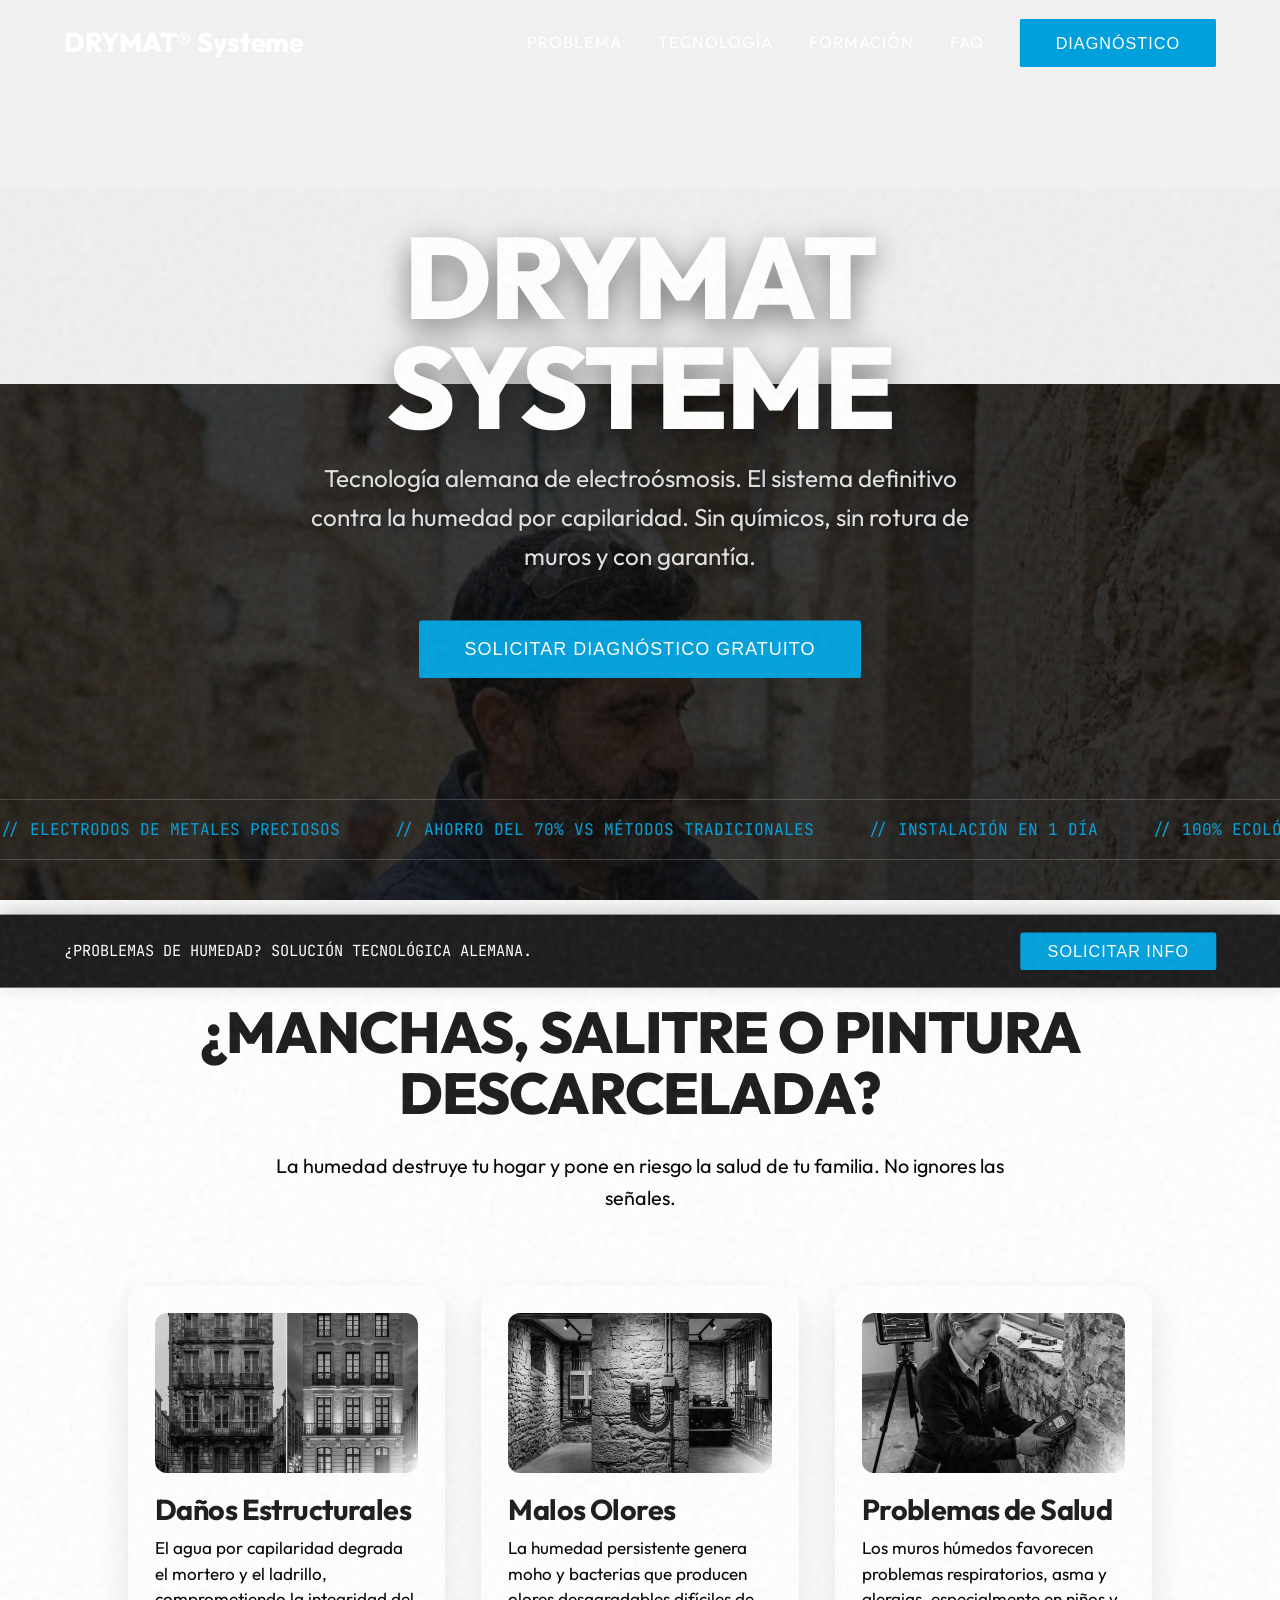
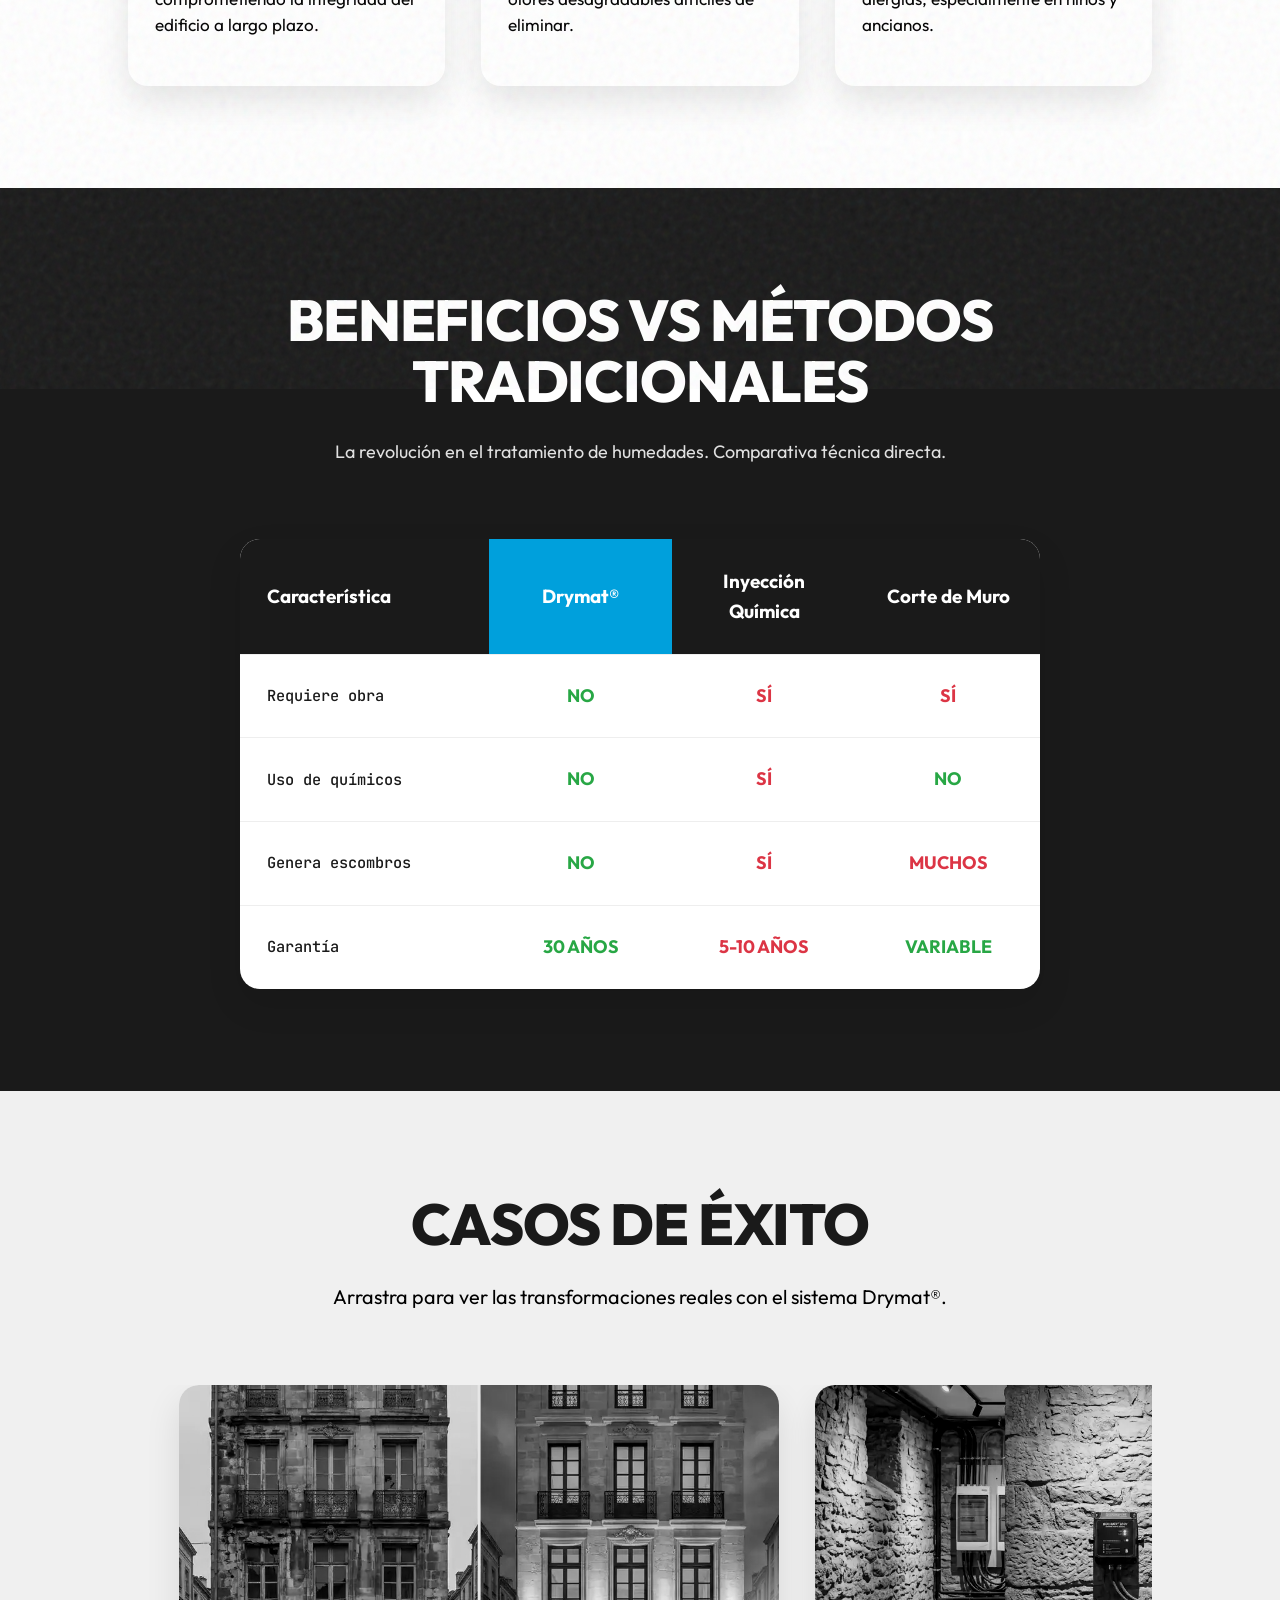
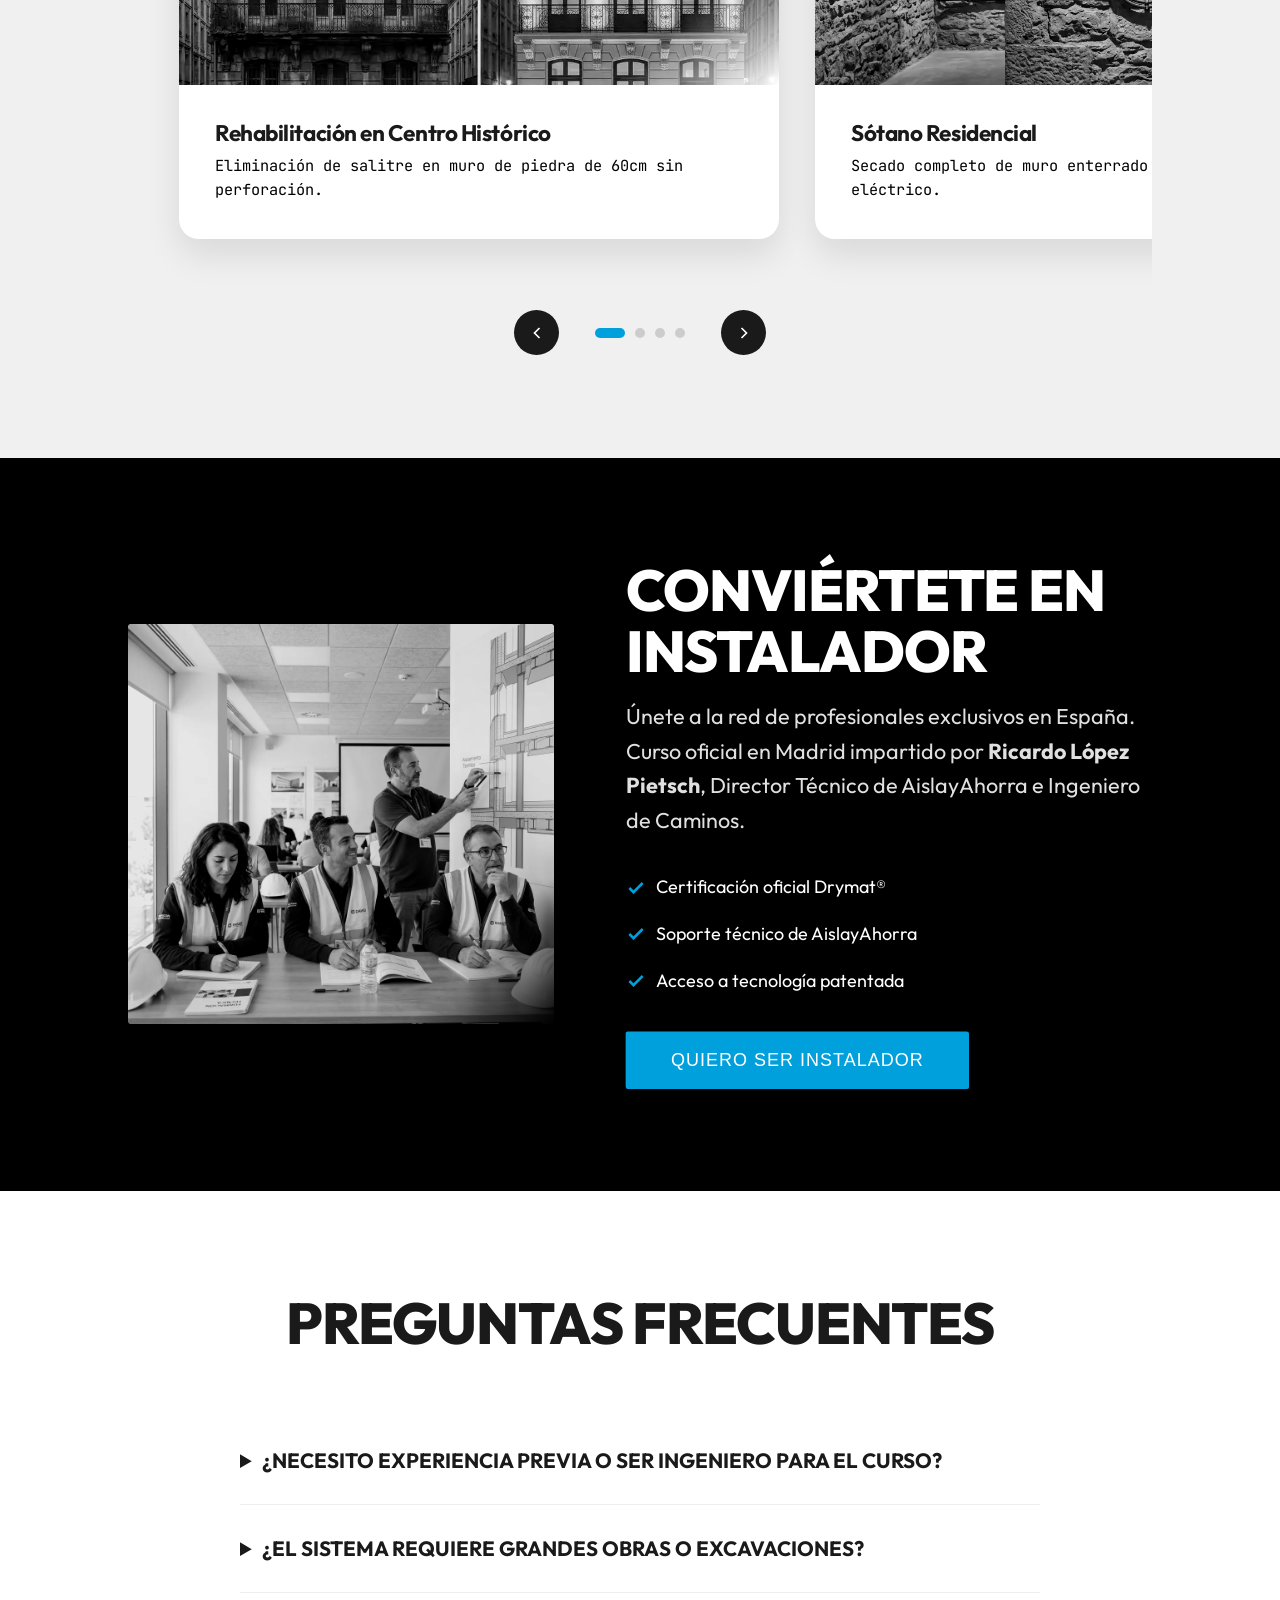
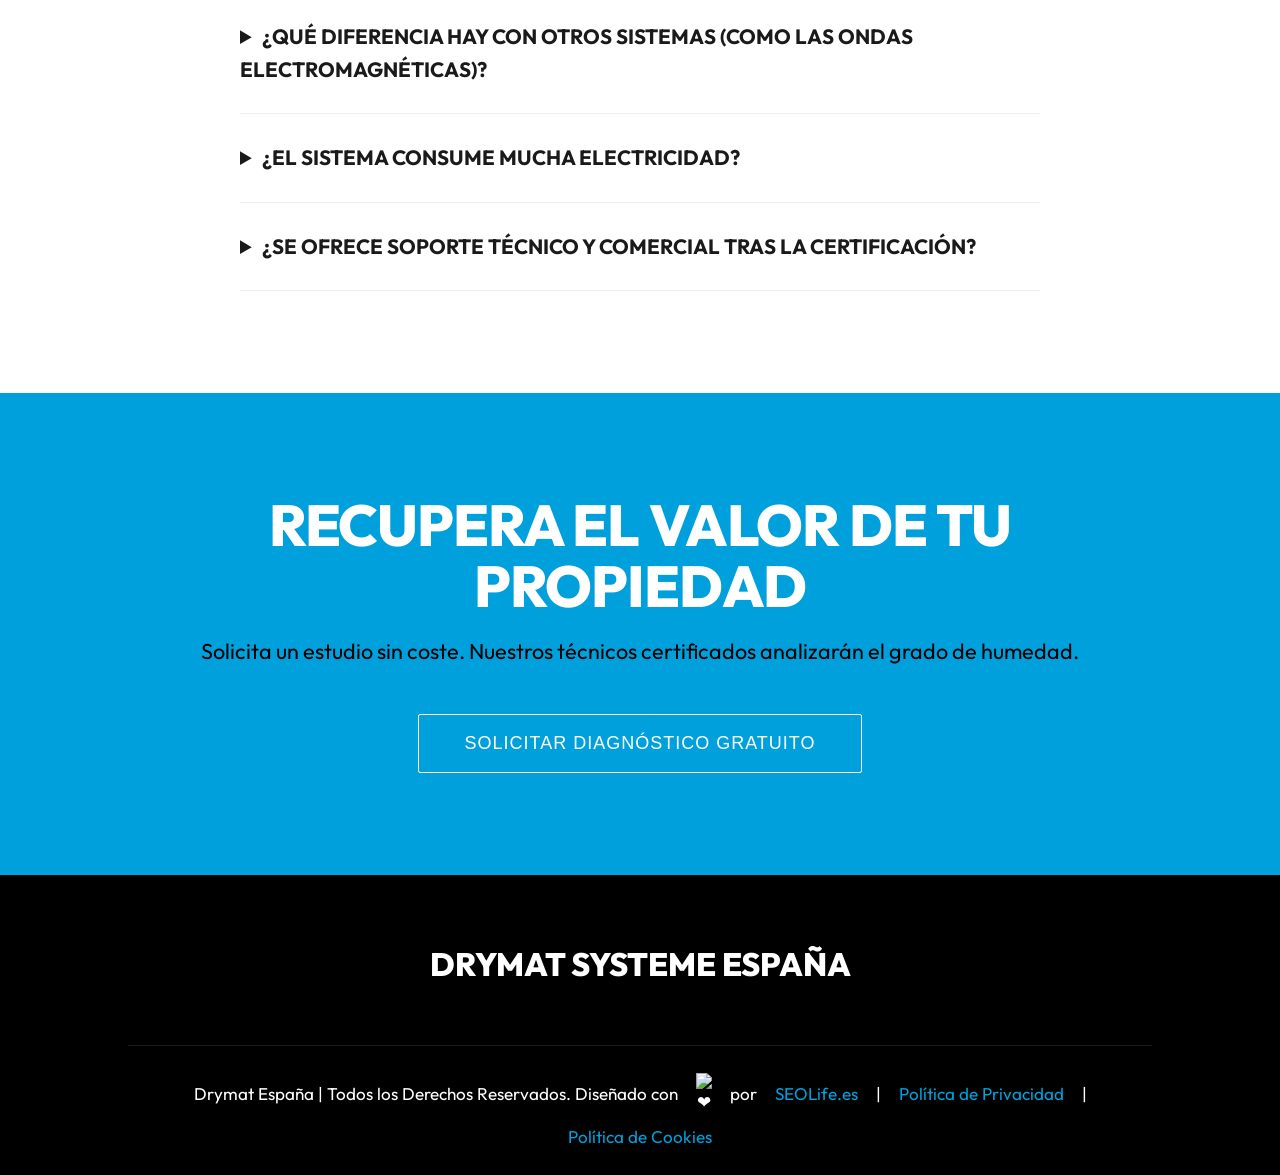
==== propuesta1/index.html @ a163e058 "Reorganize folders to propuesta1, propuesta2, propuesta3, propuesta4, propuesta5 for cleaner URLs" ====
<!DOCTYPE html>
<html lang="es">
<head>
    <meta charset="UTF-8">
    <meta name="viewport" content="width=device-width, initial-scale=1.0">
    <title>Drymat Systeme España | Secado de Paredes Sin Obras</title>
    <link rel="preconnect" href="https://fonts.googleapis.com">
    <link rel="preconnect" href="https://fonts.gstatic.com" crossorigin>
    <link href="https://fonts.googleapis.com/css2?family=Outfit:wght@300;400;500;600;700;800&family=JetBrains+Mono:wght@400;500&display=swap" rel="stylesheet">
    <style>
        :root {
            --color-primary: #1a1a1a; /* Gris Carbón oscurecido para Noir */
            --color-secondary: #00A0DC; /* Azul Agua */
            --color-accent: #0077b6; /* Azul oscuro */
            --color-bg-light: #f0f0f0;
            --color-white: #FFFFFF;
            --color-black: #000000;
            --color-text: #000000;
            --radius-card: 20px;
            --ease-premium: cubic-bezier(0.25, 1, 0.5, 1);
            --ease-bounce: cubic-bezier(0.34, 1.56, 0.64, 1);
            --transition-fast: 0.2s var(--ease-premium);
            --transition-normal: 0.35s var(--ease-premium);
        }

        * { box-sizing: border-box; margin: 0; padding: 0; }

        html { font-size: 18px; scroll-behavior: smooth; }

        body {
            font-family: 'Outfit', sans-serif;
            font-size: 18px;
            font-weight: 400;
            line-height: 1.6;
            color: var(--color-text);
            background-color: var(--color-bg-light);
            overflow-x: hidden;
        }

        h1, h2, h3, h4 {
            font-family: 'Outfit', sans-serif;
            font-weight: 800;
            line-height: 1.05;
            color: var(--color-primary);
            letter-spacing: -0.02em;
        }
        h2 { font-size: clamp(2rem, 4.5vw, 4rem); margin-bottom: 1rem; line-height: 1.05; }
        h3 { font-size: clamp(1.4rem, 2.5vw, 2.2rem); font-weight: 700; line-height: 1.1; }
        h4 { font-size: 1.25rem; font-weight: 700; }
        p { font-weight: 400; color: #000000; }
        .mono { font-family: 'JetBrains Mono', monospace; }

        img { max-width: 100%; display: block; }
        .noir-img {
            filter: grayscale(100%) contrast(1.1) brightness(0.9);
            transition: filter 0.5s ease;
            mask-image: linear-gradient(135deg, #000 82%, transparent 100%);
            -webkit-mask-image: linear-gradient(135deg, #000 82%, transparent 100%);
        }
        .noir-img:hover { filter: grayscale(0%) contrast(1) brightness(1); }

        /* ATMÓSFERA Y GRANO */
        .grain-overlay {
            position: fixed; top: -50%; left: -50%; width: 200%; height: 200%;
            pointer-events: none; z-index: 9999; opacity: 0.08;
            background-image: url("data:image/svg+xml,%3Csvg viewBox='0 0 300 300' xmlns='http://www.w3.org/2000/svg'%3E%3Cfilter id='n'%3E%3CfeTurbulence type='fractalNoise' baseFrequency='0.8' numOctaves='4' stitchTiles='stitch'/%3E%3C/filter%3E%3Crect width='100%25' height='100%25' filter='url(%23n)'/%3E%3C/svg%3E");
            will-change: transform;
        }

        /* HEADER */
        header {
            position: fixed; top: 0; width: 100%; padding: 1.5% 5%;
            display: flex; justify-content: space-between; align-items: center; z-index: 1000;
            background: transparent; transition: background 0.4s ease, padding 0.4s ease;
        }
        header.scrolled { background: rgba(255,255,255,0.95); backdrop-filter: blur(10px); padding: 1% 5%; box-shadow: 0 4px 20px rgba(0,0,0,0.05); }
        header.scrolled .nav-link, header.scrolled .logo { color: var(--color-primary); }
        .logo { font-family: 'Outfit', sans-serif; font-weight: 800; font-size: 1.5rem; color: var(--color-white); text-decoration: none; transition: color 0.3s ease; letter-spacing: -0.01em; }
        nav { display: flex; gap: 2rem; align-items: center; }
        .nav-link { color: var(--color-white); text-decoration: none; font-weight: 400; text-transform: uppercase; letter-spacing: 1px; transition: color 0.3s ease; font-size: 0.9rem; }
        .nav-link:hover { color: var(--color-secondary); }

        /* BOTONES Y CTA PULSANTE */
        .btn {
            padding: 0.8rem 2rem; border-radius: 2px; border: none; font-weight: 500;
            cursor: pointer; transition: all 0.3s ease;
            text-transform: uppercase; letter-spacing: 1px; display: inline-block; text-align: center;
            font-size: 0.9rem;
        }
        .btn-primary { background: var(--color-secondary); color: var(--color-white); position: relative; }
        .btn-primary::before {
            content: ''; position: absolute; top: 50%; left: 50%; width: 100%; height: 100%;
            background: var(--color-secondary); border-radius: 2px; transform: translate(-50%, -50%) scale(1);
            z-index: -1; animation: pulse-ring 2s cubic-bezier(0.4, 0, 0.6, 1) infinite;
        }
        @keyframes pulse-ring {
            0% { transform: translate(-50%, -50%) scale(1); opacity: 0.7; }
            80%, 100% { transform: translate(-50%, -50%) scale(1.5); opacity: 0; }
        }
        .btn-primary:hover { background: var(--color-accent); transform: translateY(-2px); }
        .btn-outline { background: transparent; color: var(--color-white); border: 1px solid var(--color-white); }
        .btn-outline:hover { background: var(--color-white); color: var(--color-primary); }

        /* HERO */
        .hero {
            min-height: 100vh; display: flex; align-items: center; justify-content: center;
            text-align: center; padding: 10% 5%; position: relative; overflow: hidden;
            color: var(--color-white);
        }
        .hero-bg {
            position: absolute; top: 0; left: 0; width: 100%; height: 120%; z-index: -1;
            background: linear-gradient(rgba(0,0,0,0.8), rgba(20,20,20,0.9)), url('../img/hero_person.webp') center/cover no-repeat;
            will-change: transform;
        }
        .hero h1 { color: var(--color-white); font-size: clamp(3rem, 9vw, 8.5rem); margin: 0 auto 1rem; text-shadow: 0 10px 30px rgba(0,0,0,0.5); z-index: 2; line-height: 0.95; }
        .hero p { font-size: clamp(1rem, 2vw, 1.35rem); max-width: 700px; margin: 0 auto 2.5rem; color: #e0e0e0; text-shadow: 0 2px 5px rgba(0,0,0,0.5); z-index: 2; }
        
        /* TELETIPO HERO */
        .ticker {
            position: absolute; bottom: 40px; left: 0; width: 100%; overflow: hidden; white-space: nowrap; z-index: 2;
            border-top: 1px solid rgba(255,255,255,0.2); border-bottom: 1px solid rgba(255,255,255,0.2); padding: 15px 0;
        }
        .ticker-track { display: inline-block; animation: ticker 30s linear infinite; }
        .ticker-item { font-family: 'JetBrains Mono', monospace; font-size: 0.9rem; color: var(--color-secondary); margin-right: 50px; text-transform: uppercase; }
        @keyframes ticker { 0% { transform: translateX(0); } 100% { transform: translateX(-50%); } }

        /* SECCIONES Y REVELADO */
        section { padding: 8% 10%; position: relative; }
        .reveal { opacity: 0; transform: translateY(40px); transition: opacity 0.8s var(--ease-premium), transform 0.8s var(--ease-premium); }
        .reveal.visible { opacity: 1; transform: translateY(0); }

        .center-header {
            display: flex;
            flex-direction: column;
            align-items: center;
            text-align: center;
            margin-bottom: 4rem;
            width: 100%;
        }
        .center-header h2 {
            text-align: center;
            margin-bottom: 1.5rem;
        }

        /* TARJETAS 3D */
        .grid-3 { display: flex; flex-wrap: wrap; gap: 2rem; justify-content: center; perspective: 1000px; }
        .card-3d {
            flex: 1 1 300px; max-width: 350px; height: 400px; position: relative;
            transform-style: preserve-3d; transition: transform 0.8s var(--ease-bounce);
        }
        .card-3d:hover { transform: rotateY(180deg); }
        .card-face {
            position: absolute; width: 100%; height: 100%; backface-visibility: hidden;
            border-radius: var(--radius-card); padding: 2.5rem; display: flex; flex-direction: column;
            box-shadow: 0 15px 35px rgba(0,0,0,0.1);
        }
        .card-front { background: var(--color-white); }
        .card-back { background: var(--color-primary); color: var(--color-white); transform: rotateY(180deg); }
        .card-back p { color: var(--color-white); }
        .card-back h3 { color: var(--color-secondary); }
        .card-3d .icon-box { width: 50px; height: 50px; background: rgba(0,160,220,0.1); border-radius: 50%; display: flex; align-items: center; justify-content: center; margin-bottom: 1.5rem; color: var(--color-secondary); }

        /* COMPARATIVA */
        .comparison-table { max-width: 800px; margin: 0 auto; background: var(--color-white); border-radius: var(--radius-card); overflow: hidden; box-shadow: 0 15px 35px rgba(0,0,0,0.1); }
        .table-header, .table-row { display: flex; border-bottom: 1px solid #eee; }
        .table-header:last-child, .table-row:last-child { border-bottom: none; }
        .table-cell { padding: 1.5rem; flex: 1; display: flex; align-items: center; justify-content: center; text-align: center; font-weight: 500; }
        .table-cell:first-child { flex: 1.5; justify-content: flex-start; text-align: left; color: var(--color-primary); font-family: 'JetBrains Mono', monospace; font-size: 0.85rem; }
        .table-header .table-cell { background: var(--color-primary); color: var(--color-white); font-family: 'Outfit', sans-serif; font-weight: 700; font-size: 1.05rem; }
        .table-header .table-cell:nth-child(2) { background: var(--color-secondary); }
        .yes { color: #28a745; font-weight: 700; }
        .no { color: #dc3545; font-weight: 700; }

        /* CARRUSEL PERSONALIZADO */
        .carousel-container { position: relative; max-width: 100%; margin: 0 auto; overflow: hidden; padding: 0 5%; }
        .carousel-track { display: flex; gap: 2rem; cursor: grab; padding-bottom: 3rem; will-change: transform; }
        .carousel-track:active { cursor: grabbing; }
        .carousel-item { flex: 0 0 80%; max-width: 600px; background: var(--color-white); border-radius: var(--radius-card); overflow: hidden; box-shadow: 0 15px 35px rgba(0,0,0,0.1); pointer-events: none; }
        .carousel-item img { width: 100%; height: 300px; object-fit: cover; }
        .carousel-item .content { padding: 2rem; }
        .carousel-controls { display: flex; justify-content: center; align-items: center; gap: 2rem; margin-top: 1rem; }
        .carousel-btn { background: var(--color-primary); color: var(--color-white); width: 45px; height: 45px; border-radius: 50%; border: none; cursor: pointer; display: flex; align-items: center; justify-content: center; transition: var(--transition-fast); }
        .carousel-btn:hover { background: var(--color-secondary); transform: scale(1.1); }
        .carousel-dots { display: flex; gap: 10px; }
        .dot { width: 10px; height: 10px; background: #ccc; border-radius: 50%; cursor: pointer; transition: var(--transition-fast); }
        .dot.active { background: var(--color-secondary); width: 30px; border-radius: 5px; }

        /* MODAL */
        .modal-overlay { position: fixed; top: 0; left: 0; width: 100%; height: 100%; background: rgba(0,0,0,0.8); display: none; justify-content: center; align-items: center; z-index: 2000; opacity: 0; transition: opacity 0.3s ease; backdrop-filter: blur(5px); }
        .modal-overlay.active { display: flex; opacity: 1; }
        .modal-content { background: var(--color-white); padding: 3rem; border-radius: 2px; width: 90%; max-width: 500px; transform: scale(0.9); transition: transform 0.4s var(--ease-bounce); position: relative; }
        .modal-overlay.active .modal-content { transform: scale(1); }
        .modal-content h3 { margin-bottom: 1.5rem; text-align: center; color: var(--color-primary); font-size: 2rem; }
        .modal-content input { width: 100%; padding: 1rem; margin-bottom: 1rem; border: 1px solid #ccc; font-size: 1rem; }
        .close-btn { position: absolute; top: 15px; right: 20px; font-size: 2rem; cursor: pointer; color: var(--color-primary); }

        /* STICKY BAR */
        .sticky-bar {
            position: fixed; bottom: 0; left: 0; width: 100%; background: var(--color-primary); color: var(--color-white);
            padding: 1rem 5%; display: flex; justify-content: space-between; align-items: center; z-index: 998;
            transform: translateY(120%); transition: transform 0.5s var(--ease-bounce); box-shadow: 0 -5px 20px rgba(0,0,0,0.2);
        }
        .sticky-bar.active { transform: translateY(0); }
        .sticky-bar p { font-family: 'JetBrains Mono', monospace; font-size: 0.85rem; margin: 0; color: var(--color-white); }
        .sticky-bar .btn { padding: 0.5rem 1.5rem; }

        /* FOOTER */
        footer { background: var(--color-black); color: var(--color-white); padding: 5% 10% 2%; text-align: center; }
        .subfooter { margin-top: 3rem; border-top: 1px solid rgba(255,255,255,0.1); padding-top: 1.5rem; font-size: 0.95rem; display: flex; flex-wrap: wrap; justify-content: center; align-items: center; gap: 0.5rem 1rem; line-height: 1.5; }
        .subfooter a { color: var(--color-secondary); text-decoration: none; transition: color 0.3s ease; }
        .subfooter a:hover { text-decoration: underline; }
        .emoji { width: 16px; vertical-align: middle; }

        /* MOBILE */
        @media (max-width: 768px) {
            html { font-size: 16px; }
            nav { display: none; }
            .table-header { display: none; }
            .table-row { flex-direction: column; padding: 1rem; border-bottom: 2px solid var(--color-primary); }
            .table-cell { justify-content: flex-start; text-align: left; padding: 0.5rem 0; width: 100%; }
            .table-cell:first-child { font-weight: bold; margin-bottom: 0.5rem; }
            .carousel-item { flex: 0 0 85%; }
            .sticky-bar { flex-direction: column; gap: 0.5rem; text-align: center; }
            .sticky-bar p { font-size: 0.75rem; }
        }
    </style>
</head>
<body>

    <div class="grain-overlay" id="grain"></div>

    <header id="header">
        <a href="#" class="logo">DRYMAT® Systeme</a>
        <nav>
            <a href="#problema" class="nav-link">Problema</a>
            <a href="#solucion" class="nav-link">Tecnología</a>
            <a href="#formacion" class="nav-link">Formación</a>
            <a href="#faq" class="nav-link">FAQ</a>
            <button class="btn btn-primary" onclick="openModal('Solicitar Diagnóstico')">Diagnóstico</button>
        </nav>
    </header>

    <main>
        <!-- HERO -->
        <section class="hero">
            <div class="hero-bg" id="heroBg"></div>
            <div style="z-index: 2;">
                <h1>DRYMAT<br>SYSTEME</h1>
                <p>Tecnología alemana de electroósmosis. El sistema definitivo contra la humedad por capilaridad. Sin químicos, sin rotura de muros y con garantía.</p>
                <button class="btn btn-primary" onclick="openModal('Solicitar Diagnóstico')" style="padding: 1rem 2.5rem; font-size: 1rem;">Solicitar Diagnóstico Gratuito</button>
            </div>
            <div class="ticker">
                <div class="ticker-track">
                    <span class="ticker-item">// Electrodos de metales preciosos</span>
                    <span class="ticker-item">// Ahorro del 70% vs métodos tradicionales</span>
                    <span class="ticker-item">// Instalación en 1 día</span>
                    <span class="ticker-item">// 100% Ecológico y sin obras</span>
                    <span class="ticker-item">// Electrodos de metales preciosos</span>
                    <span class="ticker-item">// Ahorro del 70% vs métodos tradicionales</span>
                    <span class="ticker-item">// Instalación en 1 día</span>
                    <span class="ticker-item">// 100% Ecológico y sin obras</span>
                </div>
            </div>
        </section>

        <!-- PROBLEMA -->
        <section id="problema" style="background: var(--color-white);">
            <div class="reveal center-header">
                <h2>¿MANCHAS, SALITRE O PINTURA DESCARCELADA?</h2>
                <p style="max-width: 800px; margin: 0 auto; font-size: 1.1rem;">La humedad destruye tu hogar y pone en riesgo la salud de tu familia. No ignores las señales.</p>
            </div>
            <div class="grid-3">
                <article class="card-3d reveal">
                    <div class="card-face card-front" style="padding: 1.5rem; display: flex; flex-direction: column; justify-content: flex-start; align-items: stretch; text-align: left;">
                        <div class="card-image-wrap" style="position: relative; width: 100%; height: 160px; overflow: hidden; border-radius: 12px; margin-bottom: 1.2rem;">
                            <img src="../img/historic.webp" class="noir-img card-img" alt="Muro dañado por humedad" style="width: 100%; height: 100%; object-fit: cover;">
                        </div>
                        <h3 style="font-size: 1.6rem; margin-bottom: 0.5rem;">Daños Estructurales</h3>
                        <p style="font-size: 0.95rem; color: #000000; line-height: 1.5; font-weight: 400;">El agua por capilaridad degrada el mortero y el ladrillo, comprometiendo la integridad del edificio a largo plazo.</p>
                    </div>
                    <div class="card-face card-back" style="padding: 1.5rem; display: flex; flex-direction: column; justify-content: center; align-items: stretch; text-align: left;">
                        <h3 style="color: var(--color-secondary); font-size: 1.8rem; margin-bottom: 1rem;">Solución Drymat</h3>
                        <p style="font-size: 0.95rem; line-height: 1.5; font-weight: 400; color: var(--color-white);">Nuestra tecnología detiene el ascenso capilar de raíz, protegiendo la estructura de tu edificio de forma permanente sin necesidad de perforaciones.</p>
                    </div>
                </article>
                <article class="card-3d reveal" style="transition-delay: 0.1s;">
                    <div class="card-face card-front" style="padding: 1.5rem; display: flex; flex-direction: column; justify-content: flex-start; align-items: stretch; text-align: left;">
                        <div class="card-image-wrap" style="position: relative; width: 100%; height: 160px; overflow: hidden; border-radius: 12px; margin-bottom: 1.2rem;">
                            <img src="../img/basement.webp" class="noir-img card-img" alt="Sótano húmedo con olor a moho" style="width: 100%; height: 100%; object-fit: cover;">
                        </div>
                        <h3 style="font-size: 1.6rem; margin-bottom: 0.5rem;">Malos Olores</h3>
                        <p style="font-size: 0.95rem; color: #000000; line-height: 1.5; font-weight: 400;">La humedad persistente genera moho y bacterias que producen olores desagradables difíciles de eliminar.</p>
                    </div>
                    <div class="card-face card-back" style="padding: 1.5rem; display: flex; flex-direction: column; justify-content: center; align-items: stretch; text-align: left;">
                        <h3 style="color: var(--color-secondary); font-size: 1.8rem; margin-bottom: 1rem;">Solución Drymat</h3>
                        <p style="font-size: 0.95rem; line-height: 1.5; font-weight: 400; color: var(--color-white);">Al secar el muro desde su base, eliminamos el hábitat del moho y las bacterias, acabando con los malos olores para siempre.</p>
                    </div>
                </article>
                <article class="card-3d reveal" style="transition-delay: 0.2s;">
                    <div class="card-face card-front" style="padding: 1.5rem; display: flex; flex-direction: column; justify-content: flex-start; align-items: stretch; text-align: left;">
                        <div class="card-image-wrap" style="position: relative; width: 100%; height: 160px; overflow: hidden; border-radius: 12px; margin-bottom: 1.2rem;">
                            <img src="../img/measurement.webp" class="noir-img card-img" alt="Medición de humedad y salud familiar" style="width: 100%; height: 100%; object-fit: cover;">
                        </div>
                        <h3 style="font-size: 1.6rem; margin-bottom: 0.5rem;">Problemas de Salud</h3>
                        <p style="font-size: 0.95rem; color: #000000; line-height: 1.5; font-weight: 400;">Los muros húmedos favorecen problemas respiratorios, asma y alergias, especialmente en niños y ancianos.</p>
                    </div>
                    <div class="card-face card-back" style="padding: 1.5rem; display: flex; flex-direction: column; justify-content: center; align-items: stretch; text-align: left;">
                        <h3 style="color: var(--color-secondary); font-size: 1.8rem; margin-bottom: 1rem;">Solución Drymat</h3>
                        <p style="font-size: 0.95rem; line-height: 1.5; font-weight: 400; color: var(--color-white);">Recupera un ambiente sano en tu hogar. Nuestro sistema es 100% ecológico y no emite campos magnéticos nocivos.</p>
                    </div>
                </article>
            </div>
        </section>

        <!-- COMPARATIVA -->
        <section id="solucion" style="background: var(--color-primary); color: var(--color-white);">
            <div class="reveal center-header">
                <h2 style="color: var(--color-white);">BENEFICIOS VS MÉTODOS TRADICIONALES</h2>
                <p style="max-width: 800px; margin: 0 auto; color: #e0e0e0; font-weight: 400;">La revolución en el tratamiento de humedades. Comparativa técnica directa.</p>
            </div>
            <div class="comparison-table reveal">
                <div class="table-header">
                    <div class="table-cell">Característica</div>
                    <div class="table-cell">Drymat®</div>
                    <div class="table-cell">Inyección Química</div>
                    <div class="table-cell">Corte de Muro</div>
                </div>
                <div class="table-row">
                    <div class="table-cell">Requiere obra</div>
                    <div class="table-cell yes">NO</div>
                    <div class="table-cell no">SÍ</div>
                    <div class="table-cell no">SÍ</div>
                </div>
                <div class="table-row">
                    <div class="table-cell">Uso de químicos</div>
                    <div class="table-cell yes">NO</div>
                    <div class="table-cell no">SÍ</div>
                    <div class="table-cell yes">NO</div>
                </div>
                <div class="table-row">
                    <div class="table-cell">Genera escombros</div>
                    <div class="table-cell yes">NO</div>
                    <div class="table-cell no">SÍ</div>
                    <div class="table-cell no">MUCHOS</div>
                </div>
                <div class="table-row">
                    <div class="table-cell">Garantía</div>
                    <div class="table-cell yes">30 AÑOS</div>
                    <div class="table-cell no">5-10 AÑOS</div>
                    <div class="table-cell yes">VARIABLE</div>
                </div>
            </div>
        </section>

        <!-- CARRUSEL CASOS DE ÉXITO -->
        <section style="background: var(--color-bg-light);">
            <div class="reveal center-header">
                <h2>CASOS DE ÉXITO</h2>
                <p style="max-width: 800px; margin: 0 auto; font-size: 1.1rem;">Arrastra para ver las transformaciones reales con el sistema Drymat®.</p>
            </div>
            
            <div class="carousel-container reveal">
                <div class="carousel-track" id="carouselTrack">
                    <div class="carousel-item">
                        <img src="../img/historic.webp" class="noir-img" alt="Muro antes tratamiento">
                        <div class="content">
                            <h4 style="margin-bottom: 0.5rem;">Rehabilitación en Centro Histórico</h4>
                            <p class="mono" style="font-size: 0.85rem; color: #000000; font-weight: 400;">Eliminación de salitre en muro de piedra de 60cm sin perforación.</p>
                        </div>
                    </div>
                    <div class="carousel-item">
                        <img src="../img/basement.webp" class="noir-img" alt="Instalador sistema Drymat">
                        <div class="content">
                            <h4 style="margin-bottom: 0.5rem;">Sótano Residencial</h4>
                            <p class="mono" style="font-size: 0.85rem; color: #000000; font-weight: 400;">Secado completo de muro enterrado en 14 días. 0 consumo eléctrico.</p>
                        </div>
                    </div>
                    <div class="carousel-item">
                        <img src="../img/heritage.webp" class="noir-img" alt="Ingeniero revisando muros">
                        <div class="content">
                            <h4 style="margin-bottom: 0.5rem;">Edificio Protegido</h4>
                            <p class="mono" style="font-size: 0.85rem; color: #000000; font-weight: 400;">Solución reversible y no invasiva para patrimonio histórico.</p>
                        </div>
                    </div>
                    <div class="carousel-item">
                        <img src="../img/commercial.webp" class="noir-img" alt="Muro seco rehabilitado">
                        <div class="content">
                            <h4 style="margin-bottom: 0.5rem;">Local Comercial</h4>
                            <p class="mono" style="font-size: 0.85rem; color: #000000; font-weight: 400;">Recuperación de paredes sin cesar la actividad comercial.</p>
                        </div>
                    </div>
                </div>
                <div class="carousel-controls">
                    <button class="carousel-btn" id="prevBtn"><svg width="20" height="20" viewBox="0 0 24 24" fill="none" stroke="currentColor" stroke-width="2"><polyline points="15 18 9 12 15 6"></polyline></svg></button>
                    <div class="carousel-dots" id="carouselDots"></div>
                    <button class="carousel-btn" id="nextBtn"><svg width="20" height="20" viewBox="0 0 24 24" fill="none" stroke="currentColor" stroke-width="2"><polyline points="9 18 15 12 9 6"></polyline></svg></button>
                </div>
            </div>
        </section>

        <!-- FORMACIÓN B2B -->
        <section id="formacion" style="background: var(--color-black); color: var(--color-white);">
            <div style="display: flex; flex-wrap: wrap; gap: 4rem; align-items: center;">
                <div class="reveal" style="flex: 1 1 300px;">
                    <img src="../img/training.webp" class="noir-img" style="border-radius: 2px; height: 400px; width: 100%; object-fit: cover;">
                </div>
                <div class="reveal" style="flex: 1 1 400px;">
                    <h2 style="color: var(--color-white);">CONVIÉRTETE EN INSTALADOR</h2>
                    <p style="font-size: 1.2rem; margin-bottom: 2rem; color: #e0e0e0; font-weight: 400;">Únete a la red de profesionales exclusivos en España. Curso oficial en Madrid impartido por <strong>Ricardo López Pietsch</strong>, Director Técnico de AislayAhorra e Ingeniero de Caminos.</p>
                    <ul style="list-style: none; margin-bottom: 2rem;">
                        <li style="margin-bottom: 1rem; display: flex; align-items: center; gap: 10px;"><svg width="20" height="20" viewBox="0 0 24 24" fill="none" stroke="#00A0DC" stroke-width="3"><polyline points="20 6 9 17 4 12"/></svg> Certificación oficial Drymat®</li>
                        <li style="margin-bottom: 1rem; display: flex; align-items: center; gap: 10px;"><svg width="20" height="20" viewBox="0 0 24 24" fill="none" stroke="#00A0DC" stroke-width="3"><polyline points="20 6 9 17 4 12"/></svg> Soporte técnico de AislayAhorra</li>
                        <li style="margin-bottom: 1rem; display: flex; align-items: center; gap: 10px;"><svg width="20" height="20" viewBox="0 0 24 24" fill="none" stroke="#00A0DC" stroke-width="3"><polyline points="20 6 9 17 4 12"/></svg> Acceso a tecnología patentada</li>
                    </ul>
                    <button class="btn btn-primary" onclick="openModal('Quiero ser Instalador')" style="padding: 1rem 2.5rem; font-size: 1rem;">Quiero ser Instalador</button>
                </div>
            </div>
        </section>

        <!-- FAQ -->
        <section id="faq" style="background: var(--color-white);">
            <div class="reveal center-header" style="margin-bottom: 2rem;">
                <h2>PREGUNTAS FRECUENTES</h2>
            </div>
            <div class="reveal" style="max-width: 800px; margin: 0 auto;">
                <details style="border-bottom: 1px solid #eee; padding: 1.5rem 0;">
                    <summary style="font-family: 'Outfit', sans-serif; font-weight: 700; font-size: 1.15rem; cursor: pointer; color: var(--color-primary);">¿NECESITO EXPERIENCIA PREVIA O SER INGENIERO PARA EL CURSO?</summary>
                    <p style="margin-top: 1rem; color: #000000; font-weight: 400;">No. El programa está diseñado para profesionales de la construcción en general: reformistas, fontaneros, constructores y rehabilitadores. La metodología de AislayAhorra simplifica los fundamentos y la instalación técnica paso a paso para que cualquier instalador pueda ejecutarla sin titulación de ingeniería.</p>
                </details>
                <details style="border-bottom: 1px solid #eee; padding: 1.5rem 0;">
                    <summary style="font-family: 'Outfit', sans-serif; font-weight: 700; font-size: 1.15rem; cursor: pointer; color: var(--color-primary);">¿EL SISTEMA REQUIERE GRANDES OBRAS O EXCAVACIONES?</summary>
                    <p style="margin-top: 1rem; color: #000000; font-weight: 400;">No. La instalación se realiza en un solo día de trabajo para una vivienda estándar, sin generar escombros, ruidos molestos ni excavaciones. Los electrodos de metales preciosos se introducen de forma limpia en la mampostería, quedando completamente integrados e invisibles.</p>
                </details>
                <details style="border-bottom: 1px solid #eee; padding: 1.5rem 0;">
                    <summary style="font-family: 'Outfit', sans-serif; font-weight: 700; font-size: 1.15rem; cursor: pointer; color: var(--color-primary);">¿QUÉ DIFERENCIA HAY CON OTROS SISTEMAS (COMO LAS ONDAS ELECTROMAGNÉTICAS)?</summary>
                    <p style="margin-top: 1rem; color: #000000; font-weight: 400;">A diferencia de los sistemas de ondas electromagnéticas (que solo actúan sobre la superficie temporalmente sin revertir la gravedad del agua), DRYMAT® utiliza electroósmosis activa homologada (normativa ÖNORM B 3355-2). Mediante corriente continua y metales preciosos, genera un campo constante que empuja la humedad de regreso al suelo. El resultado es definitivo, rápido y medible técnicamente.</p>
                </details>
                <details style="border-bottom: 1px solid #eee; padding: 1.5rem 0;">
                    <summary style="font-family: 'Outfit', sans-serif; font-weight: 700; font-size: 1.15rem; cursor: pointer; color: var(--color-primary);">¿EL SISTEMA CONSUME MUCHA ELECTRICIDAD?</summary>
                    <p style="margin-top: 1rem; color: #000000; font-weight: 400;">No. El sistema trabaja a baja tensión (10V y 200mA), con una potencia de apenas 2W. Esto equivale a un consumo eléctrico anual estimado de solo 17,52 kWh, lo que representa entre 6 y 7€ al año en la factura eléctrica del cliente.</p>
                </details>
                <details style="border-bottom: 1px solid #eee; padding: 1.5rem 0;">
                    <summary style="font-family: 'Outfit', sans-serif; font-weight: 700; font-size: 1.15rem; cursor: pointer; color: var(--color-primary);">¿SE OFRECE SOPORTE TÉCNICO Y COMERCIAL TRAS LA CERTIFICACIÓN?</summary>
                    <p style="margin-top: 1rem; color: #000000; font-weight: 400;">Sí. Los instaladores certificados acceden al soporte técnico continuo de la red AislayAhorra. Recibirás acompañamiento y asesoramiento técnico para tus primeros proyectos reales, además de material comercial oficial, argumentarios y comparativas técnicas para facilitar la captación de clientes.</p>
                </details>
            </div>
        </section>

        <!-- CTA FINAL -->
        <section id="cta-final" style="background: var(--color-secondary); text-align: center; color: white;">
            <div class="reveal">
                <h2 style="color: white;">RECUPERA EL VALOR DE TU PROPIEDAD</h2>
                <p style="font-size: 1.2rem; margin-bottom: 2.5rem;">Solicita un estudio sin coste. Nuestros técnicos certificados analizarán el grado de humedad.</p>
                <button class="btn btn-outline" onclick="openModal('Solicitar Diagnóstico')" style="border-color: white; color: white; padding: 1rem 2.5rem; font-size: 1rem;">Solicitar Diagnóstico Gratuito</button>
            </div>
        </section>
    </main>

    <footer>
        <p style="font-family: 'Outfit', sans-serif; font-weight: 800; font-size: 1.8rem; color: var(--color-white);">DRYMAT SYSTEME ESPAÑA</p>
        <div class="subfooter">
            Drymat España | Todos los Derechos Reservados.
            Diseñado con <img draggable="false" role="img" class="emoji" alt="❤" src="https://s.w.org/images/core/emoji/17.0.2/svg/2764.svg"> por <a href="https://seolife.es" rel="nofollow">SEOLife.es</a> | 
            <a href="/privacidad" rel="nofollow">Política de Privacidad</a> | 
            <a href="/cookies" rel="nofollow">Política de Cookies</a>
        </div>
    </footer>

    <!-- STICKY BAR -->
    <div class="sticky-bar" id="stickyBar">
        <p>¿PROBLEMAS DE HUMEDAD? SOLUCIÓN TECNOLÓGICA ALEMANA.</p>
        <button class="btn btn-primary" onclick="openModal('Solicitar Diagnóstico')">SOLICITAR INFO</button>
    </div>

    <!-- MODAL -->
    <div class="modal-overlay" id="contactModal">
        <div class="modal-content">
            <span class="close-btn" onclick="closeModal()">&times;</span>
            <h3 id="modalTitle">CONTACTO</h3>
            <form onsubmit="closeModal(); return false;">
                <input type="text" placeholder="Nombre" required>
                <input type="email" placeholder="Email" required>
                <input type="tel" placeholder="Teléfono">
                <button type="submit" class="btn btn-primary" style="width: 100%; padding: 1rem;">ENVIAR</button>
            </form>
        </div>
    </div>

    <script>
        // 1. HEADER SCROLL
        const header = document.getElementById('header');
        window.addEventListener('scroll', () => {
            if (window.scrollY > 50) header.classList.add('scrolled');
            else header.classList.remove('scrolled');
        });

        // 2. MODAL
        function openModal(source) {
            document.getElementById('modalTitle').innerText = source.toUpperCase();
            document.getElementById('contactModal').classList.add('active');
        }
        function closeModal() { document.getElementById('contactModal').classList.remove('active'); }
        document.getElementById('contactModal').addEventListener('click', function(e) { if (e.target === this) closeModal(); });

        // 3. INTERSECTION OBSERVER (Reveal)
        const observer = new IntersectionObserver((entries) => {
            entries.forEach(entry => { if (entry.isIntersecting) entry.target.classList.add('visible'); });
        }, { threshold: 0.1 });
        document.querySelectorAll('.reveal').forEach(el => observer.observe(el));

        // 4. GRANO LERP + PARALLAX HERO
        const grain = document.getElementById('grain');
        const heroBg = document.getElementById('heroBg');
        let targetScroll = 0, currentScroll = 0;
        
        function lerp(a, b, n) { return (1 - n) * a + n * b; }
        
        window.addEventListener('scroll', () => { targetScroll = window.scrollY; });
        
        function animateAtmosphere() {
            currentScroll = lerp(currentScroll, targetScroll, 0.1);
            // Grano se mueve a 0.5x velocidad vertical
            grain.style.transform = `translateY(${currentScroll * 0.5}px)`;
            // Hero bg parallax 0.3x (se mueve hacia abajo)
            heroBg.style.transform = `translateY(${currentScroll * 0.3}px)`;
            requestAnimationFrame(animateAtmosphere);
        }
        animateAtmosphere();

        // 5. STICKY BAR LOGIC
        const stickyBar = document.getElementById('stickyBar');
        const heroSection = document.querySelector('.hero');
        const ctaFinal = document.getElementById('cta-final');

        const stickyObserver = new IntersectionObserver((entries) => {
            entries.forEach(entry => {
                if (entry.target === heroSection && !entry.isIntersecting) {
                    // Si el hero sale de vista, mostrar barra (a menos que estemos en CTA)
                    if (!ctaFinal.getBoundingClientRect().top < window.innerHeight) {
                        stickyBar.classList.add('active');
                    }
                } else if (entry.target === heroSection && entry.isIntersecting) {
                    stickyBar.classList.remove('active');
                }
                
                if (entry.target === ctaFinal) {
                    if (entry.isIntersecting) stickyBar.classList.remove('active');
                    else if (window.scrollY > heroSection.offsetHeight) stickyBar.classList.add('active');
                }
            });
        }, { threshold: 0.2 });
        stickyObserver.observe(heroSection);
        stickyObserver.observe(ctaFinal);

        // 6. CARRUSEL PERSONALIZADO (Drag, Swipe, Momentum, Elastic, Autoplay)
        const track = document.getElementById('carouselTrack');
        const items = document.querySelectorAll('.carousel-item');
        const prevBtn = document.getElementById('prevBtn');
        const nextBtn = document.getElementById('nextBtn');
        const dotsContainer = document.getElementById('carouselDots');

        let isDown = false;
        let startX, scrollLeft, trackLeft, velocity, rafId;
        let autoPlayInterval;
        let currentIndex = 0;

        // Crear puntos
        items.forEach((_, i) => {
            const dot = document.createElement('div');
            dot.classList.add('dot');
            if (i === 0) dot.classList.add('active');
            dot.addEventListener('click', () => goToSlide(i));
            dotsContainer.appendChild(dot);
        });

        function updateDots() {
            document.querySelectorAll('.dot').forEach((d, i) => {
                d.classList.toggle('active', i === currentIndex);
            });
        }

        function getMaxScroll() {
            return track.scrollWidth - track.parentElement.offsetWidth;
        }

        function updateCurrentIndex() {
            let maxScroll = getMaxScroll();
            if (maxScroll <= 0) return;
            // Calcula qué item está más centrado
            let itemWidth = items[0].offsetWidth + 32; // gap
            currentIndex = Math.round(-trackLeft / itemWidth);
            if (currentIndex < 0) currentIndex = 0;
            if (currentIndex >= items.length) currentIndex = items.length - 1;
            updateDots();
        }

        // Arrastre Ratón
        track.addEventListener('mousedown', (e) => {
            isDown = true;
            track.style.cursor = 'grabbing';
            startX = e.pageX;
            trackLeft = parseFloat(window.getComputedStyle(track).transform.split(',')[4] || 0) * -1; // Tricky: get current X
            // Mejor obtener el translate actual
            const matrix = new DOMMatrix(window.getComputedStyle(track).transform);
            trackLeft = -matrix.m41;
            velocity = 0;
            cancelAnimationFrame(rafId);
            stopAutoPlay();
        });

        window.addEventListener('mouseup', () => {
            if (!isDown) return;
            isDown = false;
            track.style.cursor = 'grab';
            applyMomentum();
            snapToNearest();
            startAutoPlay();
        });

        window.addEventListener('mousemove', (e) => {
            if (!isDown) return;
            e.preventDefault();
            const x = e.pageX;
            let walk = (x - startX) * 1.5; // Velocidad arrastre
            let newPos = trackLeft - walk; // Ir hacia atrás si arrastras derecha? No: trackLeft - walk NO. trackLeft + walk NO.
            // Si arrastro a la derecha (walk > 0), el track debe moverse a la derecha (sumar a X)
            // Pero queremos ver lo de la izquierda, así que X debe ser negativo.
            // Nueva X = trackLeft - walk
            let targetX = trackLeft - walk;
            velocity = -walk * 0.5; // Para inercia
            
            applyBounds(targetX, true); // true = elastic
            applyTransform();
        });

        // Touch Events (Móvil)
        track.addEventListener('touchstart', (e) => {
            isDown = true;
            startX = e.touches[0].pageX;
            const matrix = new DOMMatrix(window.getComputedStyle(track).transform);
            trackLeft = -matrix.m41;
            velocity = 0;
            cancelAnimationFrame(rafId);
            stopAutoPlay();
        }, {passive: true});

        track.addEventListener('touchend', () => {
            if (!isDown) return;
            isDown = false;
            applyMomentum();
            snapToNearest();
            startAutoPlay();
        });

        track.addEventListener('touchmove', (e) => {
            if (!isDown) return;
            const x = e.touches[0].pageX;
            let walk = (x - startX) * 1.5;
            let targetX = trackLeft - walk;
            velocity = -walk * 0.5;
            applyBounds(targetX, true);
            applyTransform();
        }, {passive: true});

        function applyBounds(x, elastic = false) {
            let maxScroll = getMaxScroll();
            if (x > 0) { // Límite izquierdo
                trackLeft = elastic ? x * 0.35 : 0;
            } else if (x < -maxScroll) { // Límite derecho
                trackLeft = elastic ? -maxScroll + (x + maxScroll) * 0.35 : -maxScroll;
            } else {
                trackLeft = x;
            }
        }

        function applyTransform() {
            track.style.transform = `translateX(${trackLeft}px)`;
        }

        function applyMomentum() {
            if (Math.abs(velocity) < 0.5) return;
            trackLeft += velocity;
            velocity *= 0.95; // Fricción
            applyBounds(trackLeft, false); // No elástico en inercia
            applyTransform();
            if (Math.abs(velocity) > 0.5) {
                rafId = requestAnimationFrame(applyMomentum);
            } else {
                snapToNearest();
            }
        }

        function snapToNearest() {
            let itemWidth = items[0].offsetWidth + 32;
            let snapPos = Math.round(trackLeft / itemWidth) * itemWidth;
            
            // Asegurar límites duros
            if (snapPos > 0) snapPos = 0;
            if (snapPos < -getMaxScroll()) snapPos = -getMaxScroll();
            
            // Animar al snap
            let start = trackLeft;
            let change = snapPos - start;
            let currentTime = 0;
            let increment = 20;
            let duration = 300;
            
            function animateSnap() {
                currentTime += increment;
                let t = Math.min(currentTime / duration, 1);
                let ease = 1 - Math.pow(1 - t, 3); // easeOutCubic
                trackLeft = start + change * ease;
                applyBounds(trackLeft, false);
                applyTransform();
                if (t < 1) {
                    rafId = requestAnimationFrame(animateSnap);
                } else {
                    updateCurrentIndex();
                }
            }
            cancelAnimationFrame(rafId);
            animateSnap();
        }

        function goToSlide(index) {
            let itemWidth = items[0].offsetWidth + 32;
            trackLeft = -index * itemWidth;
            applyBounds(trackLeft, false);
            snapToNearest();
            stopAutoPlay();
            startAutoPlay();
        }

        prevBtn.addEventListener('click', () => goToSlide(Math.max(0, currentIndex - 1)));
        nextBtn.addEventListener('click', () => goToSlide(Math.min(items.length - 1, currentIndex + 1)));

        // Autoplay
        function startAutoPlay() {
            stopAutoPlay();
            autoPlayInterval = setInterval(() => {
                let nextIndex = (currentIndex + 1) % items.length;
                goToSlide(nextIndex);
            }, 4500);
        }
        function stopAutoPlay() { clearInterval(autoPlayInterval); }
        
        track.addEventListener('mouseenter', stopAutoPlay);
        track.addEventListener('mouseleave', startAutoPlay);

        // Init
        startAutoPlay();
        window.addEventListener('resize', () => { applyBounds(trackLeft, false); applyTransform(); });

    </script>
</body>
</html>
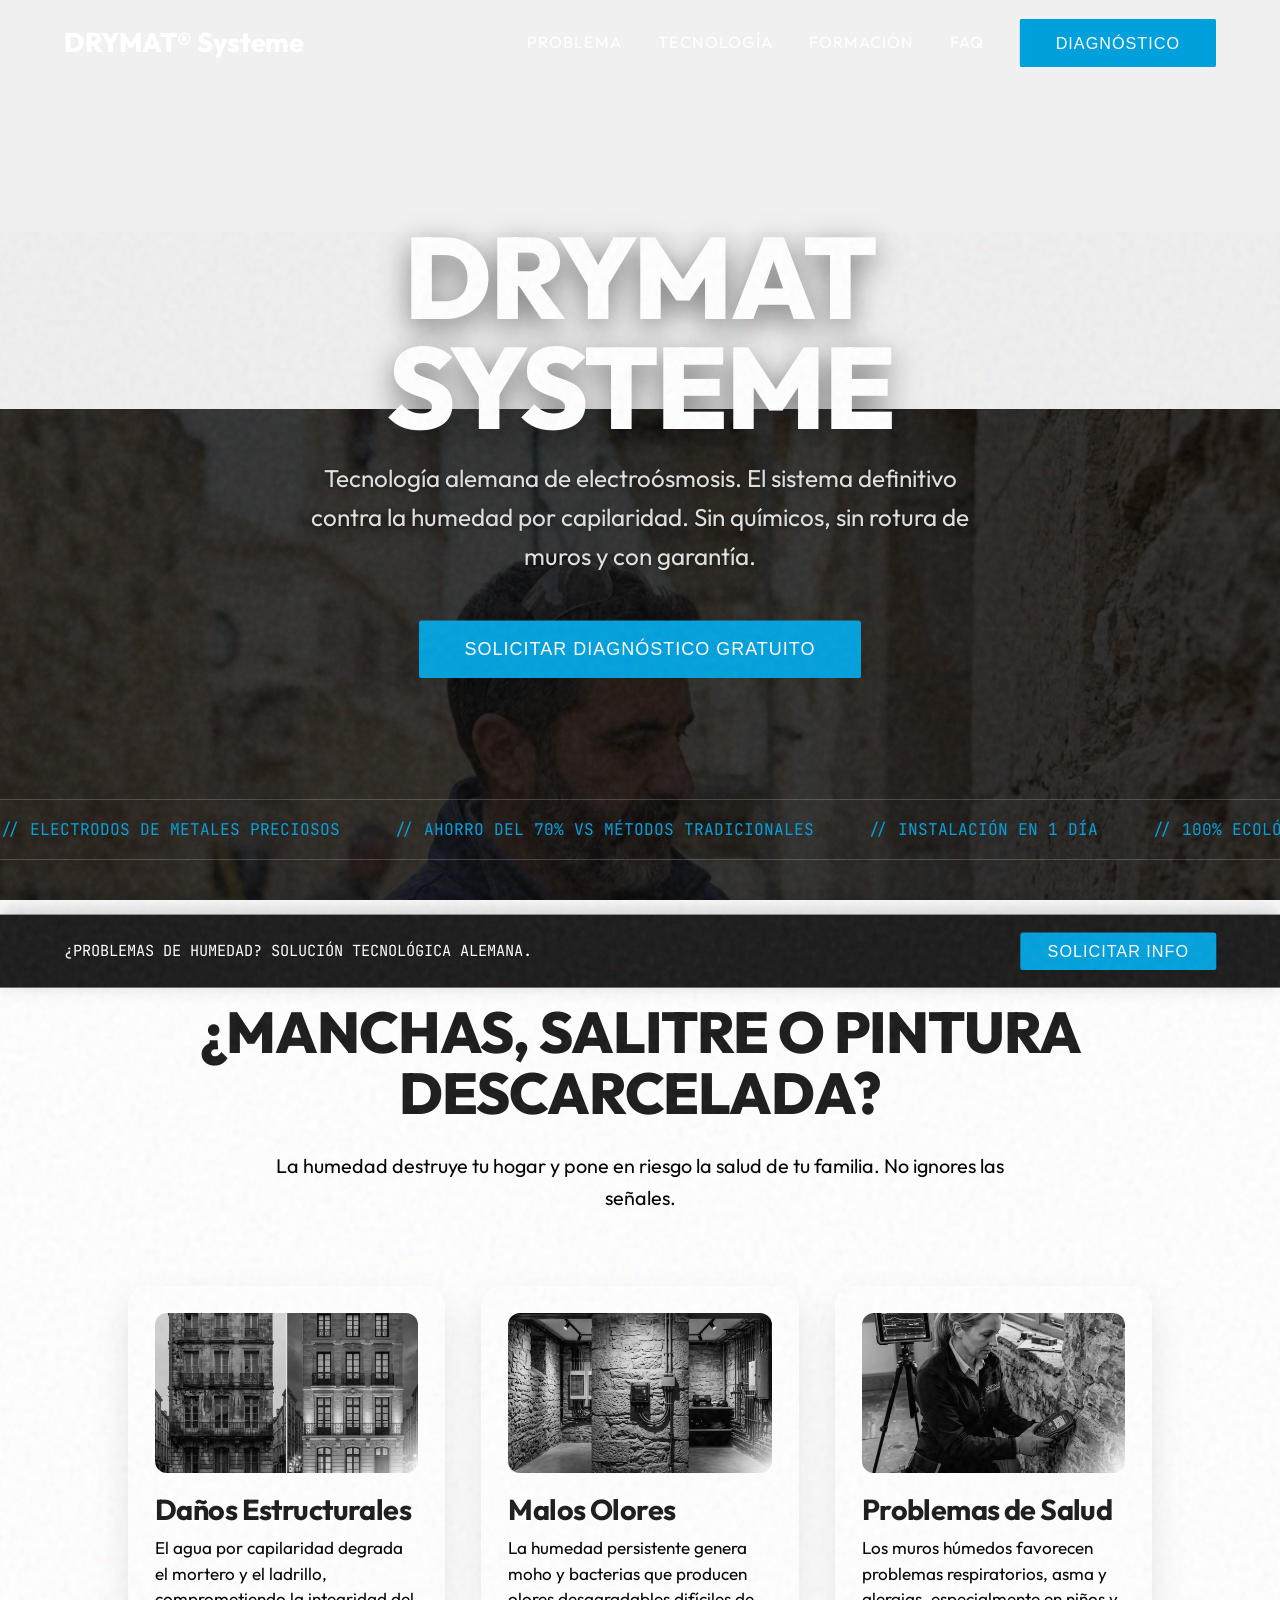
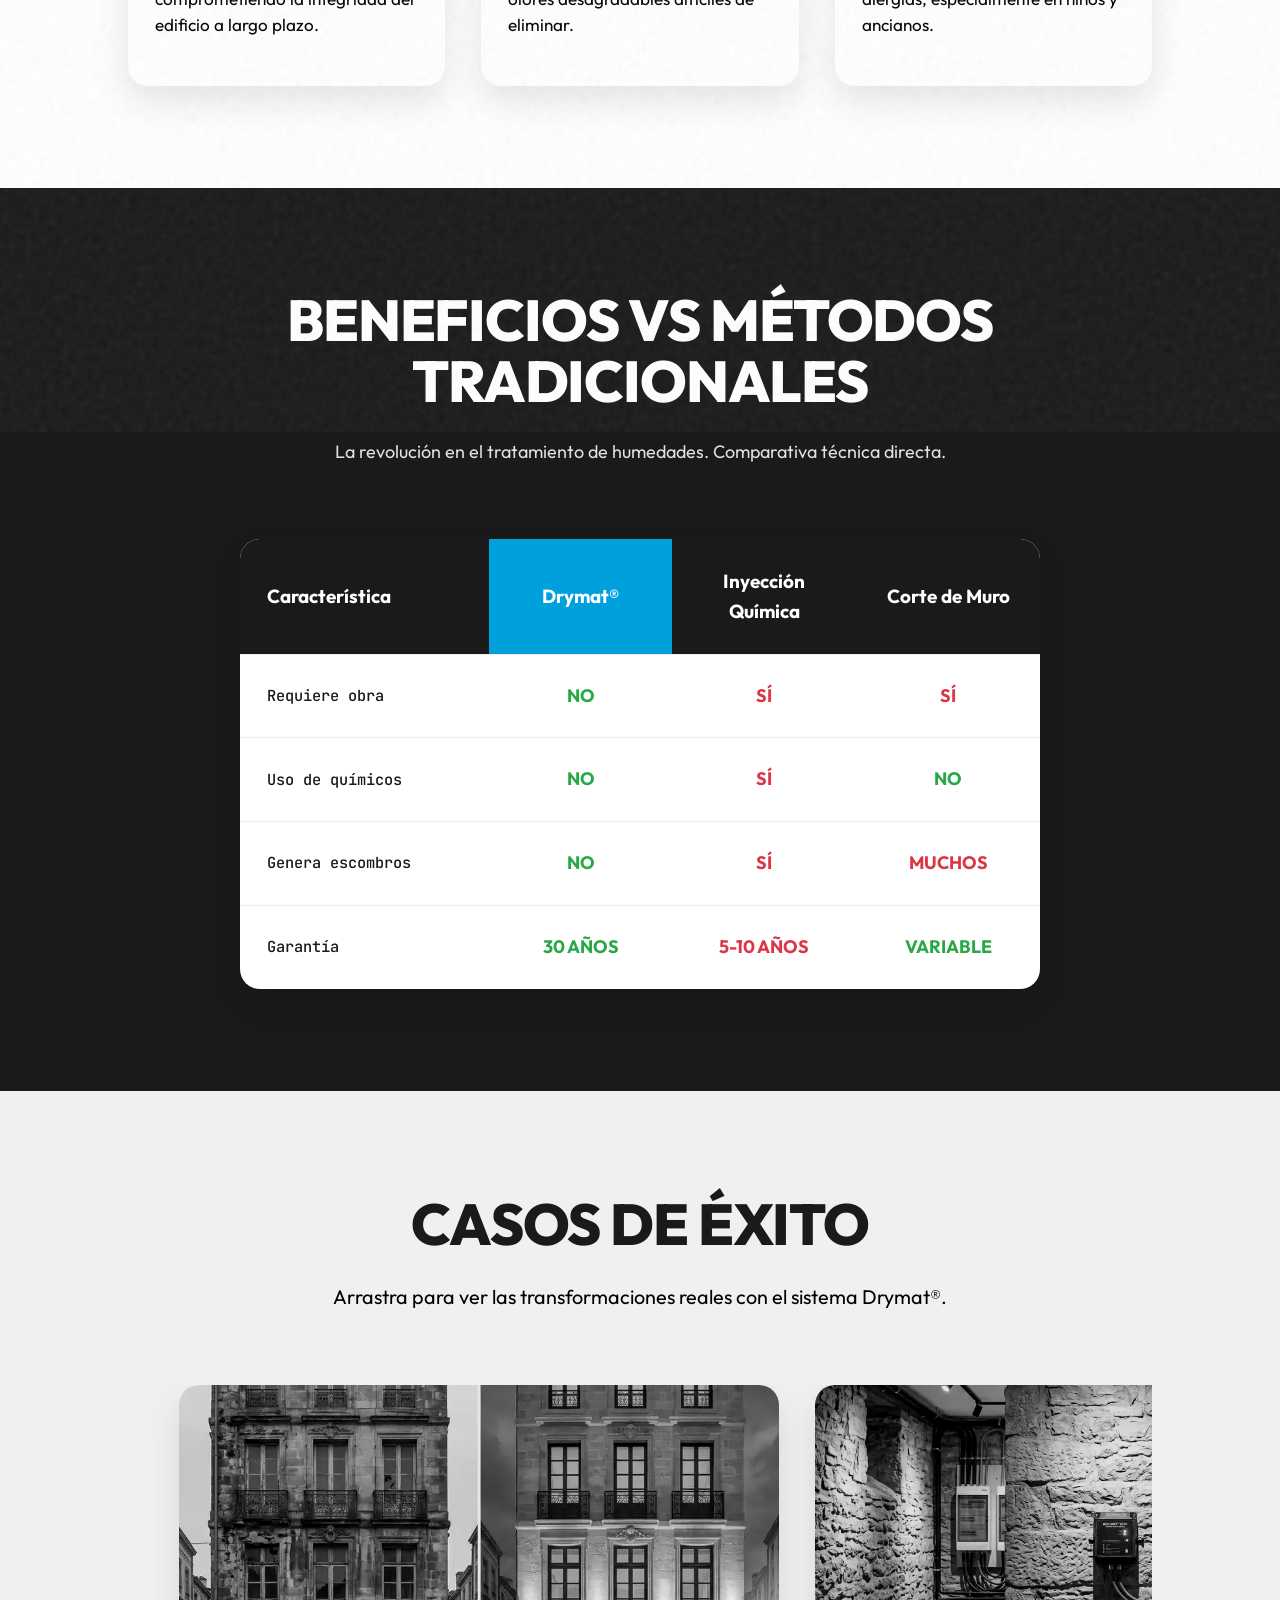
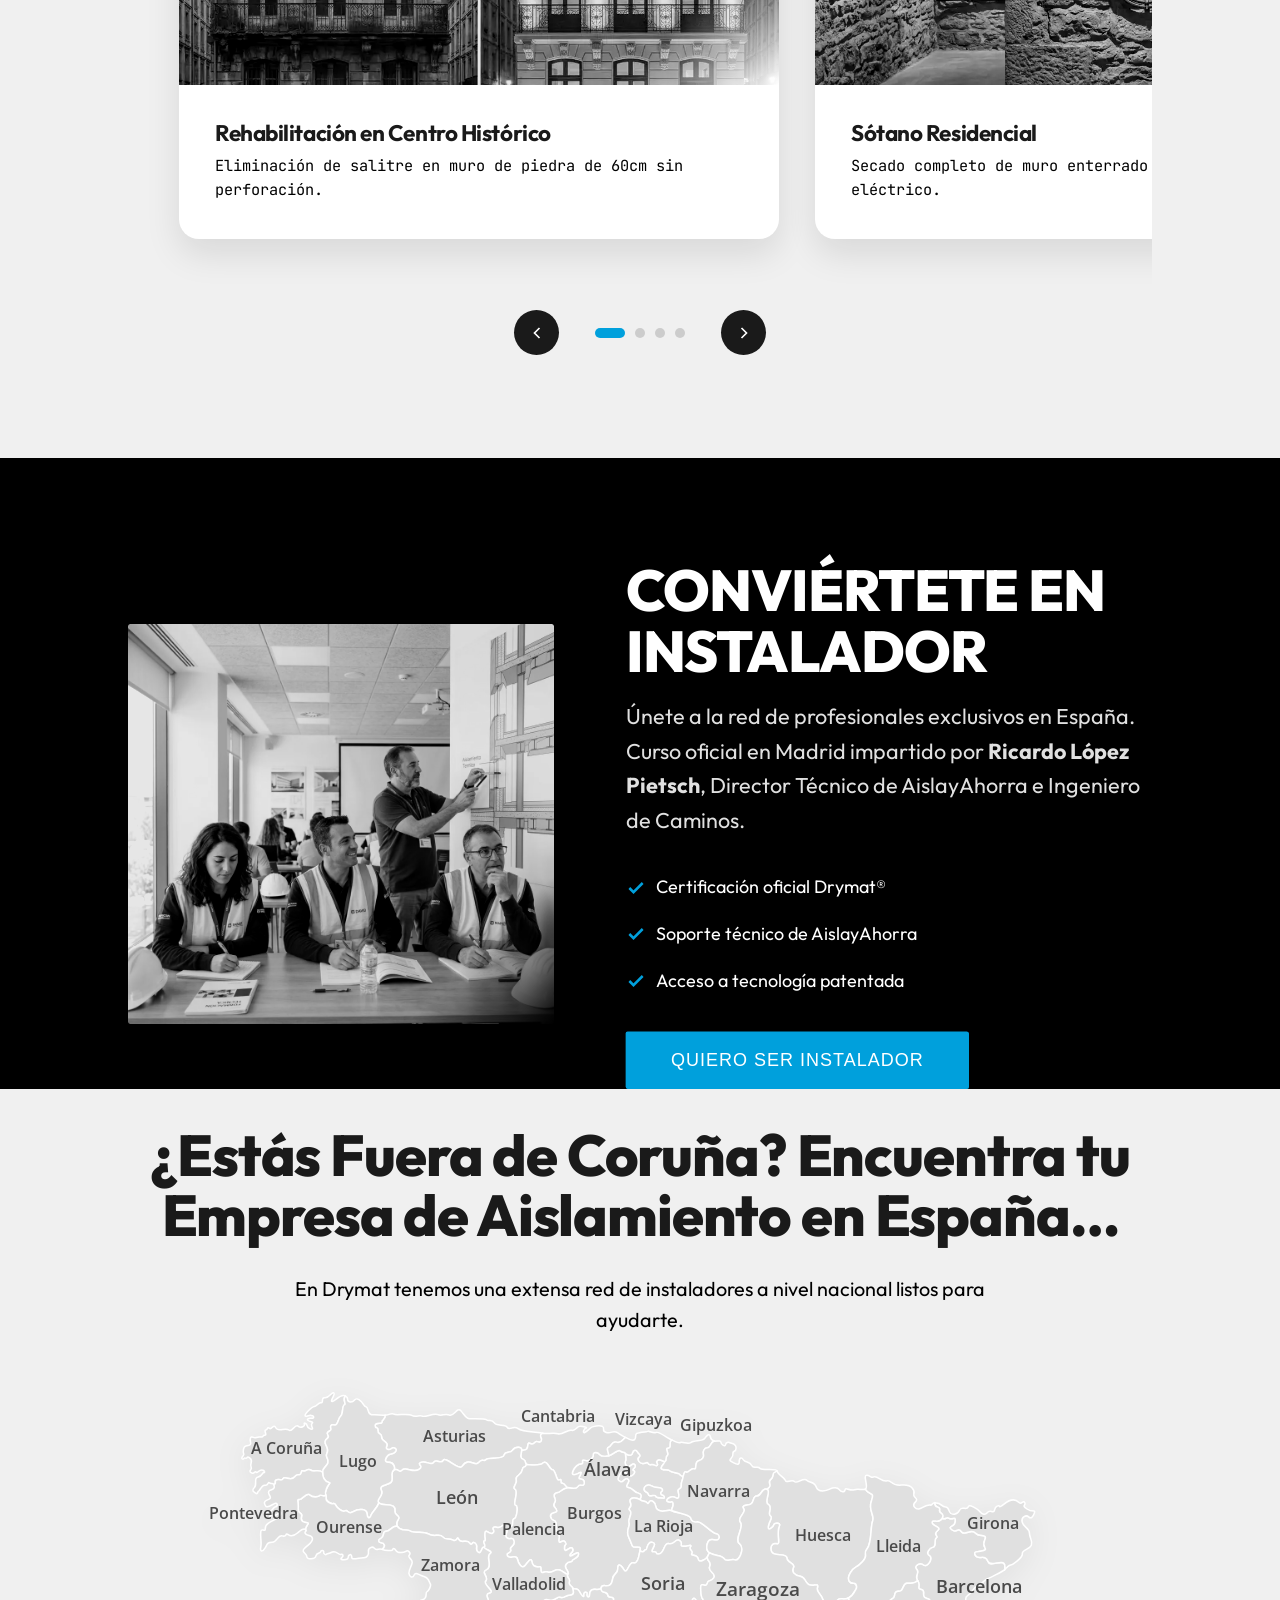
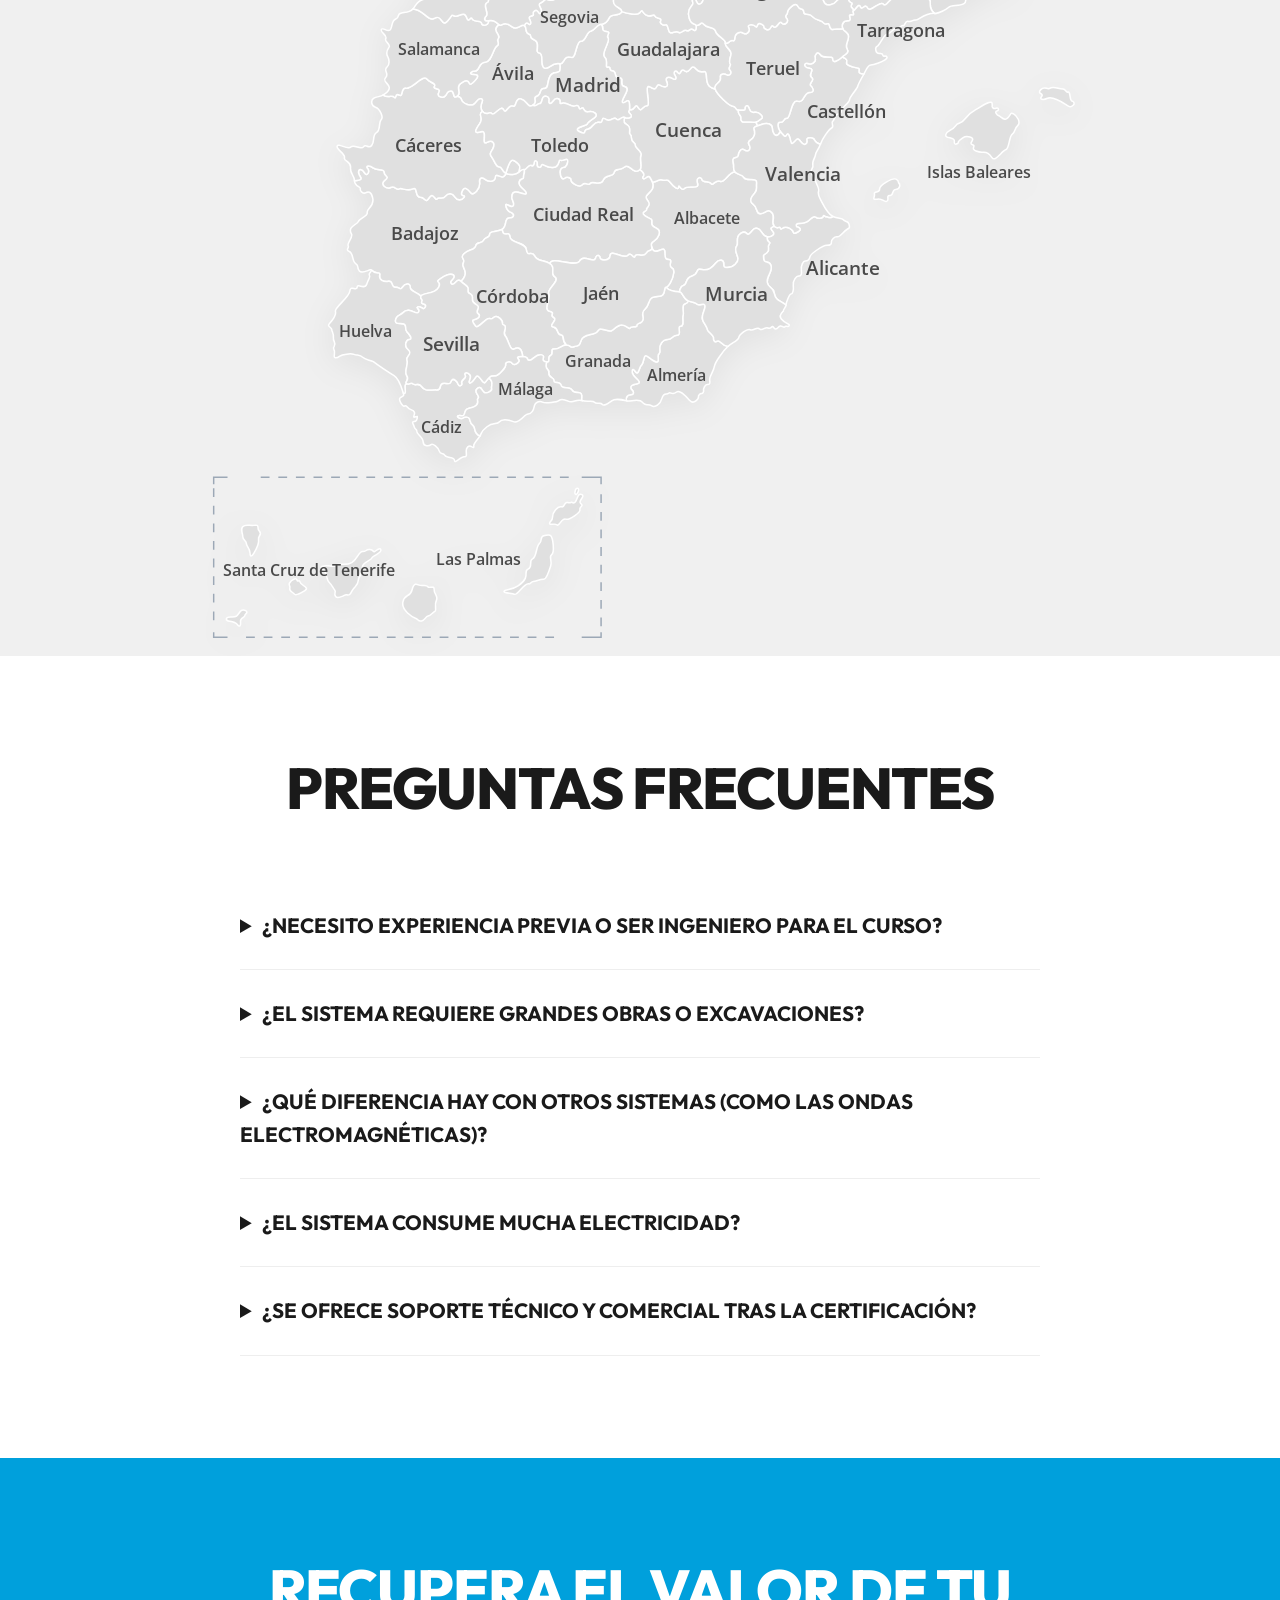
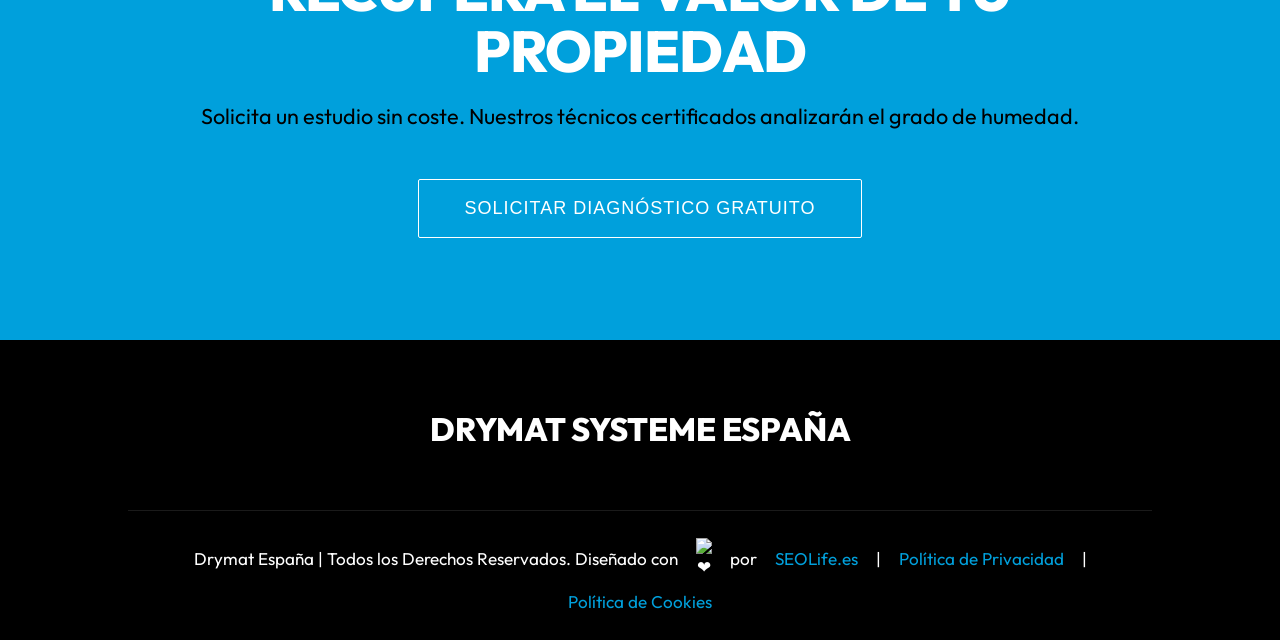
==== commit a264f9a3: "fix: alinear texto al centro en header del mapa" ====
--- a/propuesta1/index.html
+++ b/propuesta1/index.html
@@ -1,4 +1,4 @@
-<!DOCTYPE html>
+﻿<!DOCTYPE html>
 <html lang="es">
 <head>
     <meta charset="UTF-8">
@@ -97,9 +97,9 @@
             0% { transform: translate(-50%, -50%) scale(1); opacity: 0.7; }
             80%, 100% { transform: translate(-50%, -50%) scale(1.5); opacity: 0; }
         }
-        .btn-primary:hover { background: var(--color-accent); transform: translateY(-2px); }
+        .btn-primary:hover { background: var(--color-accent); color: var(--color-white) !important; transform: translateY(-2px); }
         .btn-outline { background: transparent; color: var(--color-white); border: 1px solid var(--color-white); }
-        .btn-outline:hover { background: var(--color-white); color: var(--color-primary); }
+        .btn-outline:hover { background: var(--color-white); color: var(--color-primary) !important; }
 
         /* HERO */
         .hero {
@@ -399,7 +399,7 @@
         </section>
 
         <!-- FORMACIÓN B2B -->
-        <section id="formacion" style="background: var(--color-black); color: var(--color-white);">
+        <section id="formacion" style="background: var(--color-black); color: var(--color-white); padding-bottom: 0;">
             <div style="display: flex; flex-wrap: wrap; gap: 4rem; align-items: center;">
                 <div class="reveal" style="flex: 1 1 300px;">
                     <img src="../img/training.webp" class="noir-img" style="border-radius: 2px; height: 400px; width: 100%; object-fit: cover;">
@@ -415,6 +415,461 @@
                     <button class="btn btn-primary" onclick="openModal('Quiero ser Instalador')" style="padding: 1rem 2.5rem; font-size: 1rem;">Quiero ser Instalador</button>
                 </div>
             </div>
+        </section>
+<div class="reveal center-header" style="padding: 2rem 10% 20px; margin-bottom: 0; text-align: center;">
+    <h2>¿Estás Fuera de Coruña? Encuentra tu Empresa de Aislamiento en España…</h2>
+    <p style="max-width: 750px; margin: 0 auto; font-size: 1.1rem;">En Drymat tenemos una extensa red de instaladores a nivel nacional listos para ayudarte.</p>
+</div>
+
+<!-- Importación de Tipografías (Puedes omitir esta línea si tu tema de WP ya usa Montserrat y Open Sans) -->
+<link href="https://fonts.googleapis.com/css2?family=Montserrat:wght@600;700&family=Open+Sans:wght@400;600&family=Roboto+Mono:wght@400;500&display=swap" rel="stylesheet">
+
+<style>
+  /* --- PALETA DE COLORES Y VARIABLES EXACTAS --- */
+  :root {
+    --primario: #4A4A4A;     /* Gris Carbón */
+    --secundario: #00A0DC;   /* Azul Agua */
+    --fondo-claro: #E0E0E0;  /* Gris Claro */
+    --blanco: #FFFFFF;
+    --texto-base: #000000;
+    
+    /* Variables de sombra para reusar */
+    --sombra-popup: 0 15px 35px rgba(0,0,0,0.15), 0 5px 15px rgba(0,0,0,0.1);
+    --sombra-texto: 0px 2px 4px rgba(0,0,0,0.2);
+  }
+
+  /* --- CONTENEDOR RESPONSIVE --- */
+  .drymat-map-container {
+    position: relative;
+    width: 100%;
+    max-width: 900px;
+    margin: 0 auto; /* Centrado automático */
+    background: transparent;
+    padding: 10px;
+    font-family: 'Open Sans', sans-serif;
+  }
+
+  /* --- ESTILOS DEL MAPA SVG --- */
+  .drymat-map-container svg {
+    width: 100%;
+    height: auto;
+    filter: drop-shadow(0 8px 16px rgba(0,0,0,0.06));
+    display: block;
+  }
+
+  /* Estilos base para las provincias (Paths) */
+  path.pum-trigger {
+    fill: var(--fondo-claro) !important;
+    stroke: var(--blanco) !important;
+    stroke-width: 1.5px;
+    cursor: pointer;
+    transform-origin: center;
+    /* Transiciones fluidas tipo Framer Motion */
+    transition: fill 0.4s cubic-bezier(0.25, 1, 0.5, 1), 
+                filter 0.4s cubic-bezier(0.25, 1, 0.5, 1),
+                transform 0.4s cubic-bezier(0.25, 1, 0.5, 1) !important;
+  }
+
+  /* Interacción Hover/Focus en provincias */
+  path.pum-trigger:hover, 
+  path.pum-trigger:focus {
+    fill: var(--secundario) !important;
+    filter: drop-shadow(0 0 10px rgba(0, 160, 220, 0.5));
+    outline: none;
+    /* Micro movimiento hacia arriba simulando elevación 3D */
+    transform: translateY(-2px) scale(1.01) !important;
+    z-index: 10;
+  }
+
+  /* Estilos para los textos del mapa (Tus etiquetas <text>) */
+  text.pum-trigger {
+    fill: var(--primario) !important;
+    font-family: 'Open Sans', sans-serif;
+    font-weight: 600;
+    pointer-events: none; /* Crucial para no interferir con el hover del path */
+    transition: fill 0.3s ease !important;
+  }
+
+  /* Textos en móvil: visibles pero a escala reducida */
+  @media (max-width: 600px) {
+    text.pum-trigger {
+      display: block;
+      font-size: 8px !important;
+    }
+  }
+
+  /* --- TOOLTIP (CAJA FLOTANTE POPUP) --- */
+  .drymat-tooltip {
+    position: absolute;
+    background-color: var(--primario);
+    color: var(--blanco);
+    padding: 22px;
+    border-radius: 20px; /* Bordes redondeados requeridos */
+    box-shadow: var(--sombra-popup);
+    pointer-events: none; /* El ratón lo atraviesa para no crear parpadeos */
+    opacity: 0;
+    visibility: hidden;
+    transform: translate(-50%, 15px) scale(0.95);
+    /* Animación fluida de entrada/salida */
+    transition: opacity 0.35s ease, 
+                transform 0.4s cubic-bezier(0.34, 1.56, 0.64, 1), 
+                visibility 0.35s;
+    z-index: 100;
+    min-width: 290px;
+    border: 1px solid rgba(255,255,255,0.05);
+  }
+
+  .drymat-tooltip.active {
+    opacity: 1;
+    visibility: visible;
+    transform: translate(-50%, -15px) scale(1); /* Sube suavemente */
+  }
+
+  /* Tipografías del Pop-up */
+  .dt-title {
+    font-family: 'Montserrat', sans-serif;
+    font-size: 20px;
+    font-weight: 700;
+    margin: 0 0 12px 0;
+    color: var(--blanco);
+    border-bottom: 2px solid var(--secundario);
+    padding-bottom: 10px;
+    line-height: 1.2;
+    text-shadow: var(--sombra-texto);
+    text-transform: capitalize;
+  }
+
+  .dt-data {
+    font-family: 'Open Sans', sans-serif;
+  }
+
+  .dt-data p {
+    font-size: 16px;
+    margin: 8px 0;
+    line-height: 1.5;
+    color: var(--fondo-claro);
+  }
+
+  .dt-data span.label {
+    font-weight: 600;
+    color: var(--secundario);
+  }
+
+  /* Enlaces NF (Nofollow aplicados en HTML) */
+  .dt-data a {
+    color: var(--blanco);
+    text-decoration: none;
+    transition: color 0.2s ease, text-shadow 0.2s ease;
+    pointer-events: auto; /* Permite que el enlace sea clickeable */
+  }
+  
+  .dt-data a:hover {
+    color: var(--secundario);
+    text-shadow: 0 0 8px rgba(0, 160, 220, 0.4);
+  }
+
+  /* Teléfono con Roboto Mono */
+  .dt-phone {
+    display: inline-flex;
+    align-items: center;
+    margin-top: 15px;
+    background: var(--texto-base);
+    color: var(--blanco);
+    padding: 10px 18px;
+    border-radius: 20px;
+    font-family: 'Roboto Mono', monospace;
+    font-size: 17px;
+    font-weight: 500;
+    box-shadow: inset 0 0 0 1px var(--secundario);
+    transition: background 0.3s ease;
+  }
+  
+  .dt-phone:hover {
+    background: #222;
+  }
+
+  .dt-phone i { 
+    margin-right: 8px; 
+    font-style: normal; 
+    font-size: 18px;
+    color: var(--secundario);
+  }
+
+  /* --- RESPONSIVIDAD --- */
+  @media (max-width: 768px) {
+    .dt-title { font-size: 18px; }
+    .dt-data p { font-size: 15px; margin: 6px 0;}
+    .dt-phone { font-size: 15px; padding: 8px 16px;}
+    .drymat-tooltip { padding: 18px; min-width: 250px; }
+    
+    /* Ajuste de posición en móviles para que no se salga de pantalla */
+    .drymat-tooltip.active {
+      transform: translate(-50%, -30px) scale(1);
+    }
+  }
+</style>
+
+<div class="drymat-map-container" id="drymatMapWrap">
+  
+  <!-- TOOLTIP / POPUP -->
+  <div class="drymat-tooltip" id="drymatTooltip" role="tooltip" aria-hidden="true">
+    <h3 class="dt-title" id="dt-name">Provincia</h3>
+    <div class="dt-data">
+      <p><span class="label">Empresa:</span> <span id="dt-company"></span></p>
+      <p><span class="label">Responsable:</span> <span id="dt-contact"></span></p>
+      <!-- Rel nofollow requerido -->
+      <p><span class="label">Enlace:</span> <a href="#" id="dt-link" target="_blank" rel="nofollow"></a></p>
+      <div class="dt-phone"><i>✆</i> <span id="dt-phone"></span></div>
+    </div>
+  </div>
+
+  <!-- MAPA SVG PROPORCIONADO -->
+  <svg version="1.1" xmlns="http://www.w3.org/2000/svg" viewBox="0 0 600 600" xml:space="preserve" aria-label="Mapa interactivo de aliados de Drymat en España">
+    <g>
+      <path id="esmap_1" class="a-coruna pum-trigger" fill="#ba1c01" stroke="#ffffff" vector-effect="non-scaling-stroke" d="M52.417,77.584c2.5-0.584,3.083,1.083,4.25-0.834s5.417,2.084,7.75-1.083c2.334-3.167,2.833-0.5,4-1.833c1.167-1.334,0.417-2.917,2-2.25C72,72.25,73.334,69.25,75.584,71s5.083-1.083,8,1.417c0.007-4.678,6.166-4.25,2.75-10.583c-1.175-2.178,2.5-2.833-0.334-7.75s3.167-4.083,1.25-6.917s2.834-2.667,2.084-4.25s-0.25-3.417,2.333-2.667c2.584,0.75,2.417-4.833,4.25-6.083c1.834-1.25,0.833-7.25,2.5-7.667S97,23.25,99.001,20.334c-3.333-1.5-6.833,3.667-8.833,3.833s2.5-5.167,1-5.833s-3.167,3.667-6,3.333s-0.667,3.5-2.667,3.333s-2.5,2.333-4.5,2.667s-6.333,4.667-6.333,6s1.833-0.167,4.167,0c2.333,0.167,2,2.333,0.166,2c-1.833-0.333-3.5,0.667-2.333,1.5s4,0.833,2.833,1.771c-1.167,0.938-0.333,1.729,0.167,3.395s-3.333,0.333-3.667-1.667c-0.333-2-2.5-2.167-1.833-1s-2.167,3-4.333,1.329c-2.167-1.671-4.167,4.671-6.334,2.671s-7.333,1.667-8.833-1.559c-1.5-3.225-2.667,1.725-4.333,0.392s-1,1.167-2.5,1.167s1.167,3.667-0.667,3.5s-0.167,1.667-3,1.249s-2.833,1.251-4.833,0.251s-2.5,1.167-1.833,3.333s-1.333,2.167-3.167,2.5s-2.167,4.333-1.5,5.333s-2.333,2.667-1,3.5s0.667-1.167,2.167-0.5s0.5-2,3.083,0c2.583,2-0.416,3.833,0.75,6s-2.167,2.333,0,3.833s2.333-1.333,3.5-0.333s1.5-1.5,3.833-1.5s2,2.333,1.5,1.666c-0.5-0.666-1.333,2.834-4.333,3.334s0,5.166-2.333,7.166s0,3,1.167,3.834c1.167,0.833,1.167-1.667,1.833-1.667s2.167-4.333,4.333-3.833s2-2.834,3-1.667c1,1.166,2.333-0.5,3,1.167C52.833,80.334,49.917,78.167,52.417,77.584z"></path>
+      <path id="esmap_2" class="albacete pum-trigger" fill="#ba1c01" stroke="#ffffff" vector-effect="non-scaling-stroke" d="M354.625,283.125c-3.125-1.375-5,3.625-6.25,1.486c-1.25-2.139-5.75-0.236-6.125-2.601c-0.375-2.365-4.5-1.76-3,2.615s-6.875,1-9,3.382s-3.875-3.632-3.875-1.007s-3.75-0.375-6-3.349c-2.25-2.974-2.25-0.276-5.125-1.401s-3.375,2.125-6.875,1.25c3,7.375-7,8.125-3.5,12.25s-1.056,5.375-0.402,6.625c0.652,1.25-4.848,1.625-0.973,4.375s4.875,1.125,4.5,5s6.875,2.25,4.875,8s-6.75,3.125-4.625,9.125s9-3.875,8.75,3.5s4.875,1.25,3.75,6.5s2.875,1.5,2.25,6.625s-3.875,9.875-5.375,9.875c2.709,2.626,6.875,3.126,9.209,3.126c1.666-7.168,3.333-1.834,4.833-7.001s5.792-2.501,7.146-6.667c1.354-4.166,4.187,0.667,9.021-2.333c4.833-3,4.166-6.333,7.666-5.5s-0.5,5,3.834,5c4.333,0,7.666-3.667,7.5-6c-0.167-2.333-3-6.167-1-8.5s-1.5-5.878,2.833-8.855c4.333-2.978,3.833,2.478,6.167,0c2.333-2.478,2.5-3.811,5.333-3.311c2.833,0.5,3,5.167,6.5,5.667s5.833-1.833,3.667-4c-2.167-2.167-0.251-2.5,1.291-3.25c-2.75-2.75,1.125-5.75-1.625-9.125s-4.625,0.625-8,0.625s-1.375-4-4.75-6.375s-1.125-5.375,1-7.75s0.875-2.875,1.301-7c0.426-4.125-6.801-0.625-8.551-3.375s-4.75-1.875-6.375-4.125C360,277.25,357.75,284.5,354.625,283.125z"></path>
+      <path id="esmap_3" class="alicante pum-trigger" fill="#ba1c01" stroke="#ffffff" vector-effect="non-scaling-stroke" d="M427.375,307.375c-1,0.25-2.25-1.875-2.5-0.25s-4,1.5-5.125,0.5s-2.75,0.375-4.625,2.25s-5,2-7.25,2.125s-1.125,2.25-0.625,2.25s4.25,1.625,0,3.625s-0.75-0.25-5.375-2.75s-5.375,2.125-6.125,0s-1.375,1.375-4.125-1.375c-1.542,0.75-3.458,1.083-1.291,3.25c2.166,2.167-0.167,4.5-3.667,4c-0.167,4.834,2.999,2.834,1.333,5.167c-1.666,2.333,1.154,3.167-1.34,5.5c-2.493,2.333-2.66,0.583-2.326,4.458c0.333,3.875,3.833,0.042,5,4.542c1.166,4.5-3.129,6.833-2.565,11.333c0.565,4.5,3.981,2.5,4.856,7.667c0.875,5.167,4.21,4.668,7.876,7.834c0.167-1.833,2.333-7.5,3.5-7.5s1.833-2.667,1.5-6s2.167-6.5,3.833-6.334c1.666,0.166,2-1.333,1.667-4.166s1.167-6,2.667-6s2.833-0.834,3.167-2.834c0.334-2,8.666-7.834,11.5-7.834c2.834,0,3.333-1,3.166-2.333s2-3.833,4-3.5s4.334-3.833,6.5-5c2.166-1.167,2-1.167,1.5-3.667s-3.166-1.5-4-3c-0.834-1.5-3.333-0.5-7-2.166C428.502,308.959,428.375,307.125,427.375,307.375z"></path>
+      <path id="esmap_4" class="almeria pum-trigger" fill="#ba1c01" stroke="#ffffff" vector-effect="non-scaling-stroke" d="M352.667,392.167c-2,1.334-2.667-1-2.5-2.334c0.167-1.334-4.167-4.5-4.167-5.5s-0.666-2-2.833-5.5c-2.167-3.5,0.667-6.333,1.167-10c0.5-3.667-3.834-0.333-5.334-1.833s-2.666-0.999-6.166-2.333c-0.668,3.5-3.334,0.334-3.5,4.167c-0.168,3.833,0.666,3.666,0,5.833c-0.668,2.167,0.999,7.334-1.668,7.334c-2.666,0,1.167,5.999-2.5,6.166c-3.666,0.167-2.832,2.834-6.332,2.834s-6,3.999-5.334,7.166c0.666,3.167-1.166,1.834-1.166,4.167c0,2.333,1.166,5.667-3.334,3c-4.5-2.667-5.334-5.667-6.5-0.5c-1.166,5.167-1.5,2.333-2.5,5.333s-1.667,5.001-3.5,2.334s-2.5,0.333-1,2.833s6.834,5.167,2,6c-4.833,0.833-4.152,2.93-2.826,4.215c1.326,1.285,1.233,3.118-0.97,3.118c-2.204,0-3.701,1.834-2.869,4.167c1.833,0.5,4.167-0.333,6.667-0.333s3,0,4.834,2c1.833,2,3.166,0,5.5,1.666c2.333,1.666,6-0.833,7.166-5.166c1.167-4.333,3.167-2,4.5-3.334c1.334-1.334,2.334,1.667,5.167-0.666c2.832-2.333,6.833,3.166,9.5,5.833c2.666,2.667,5.833-1.667,5.667-2.667c-0.167-1,1.166-2.5,2.166-2.333c1,0.167,1.5-1.333,1.334-2.167c-0.167-0.834,0.833-4,2.5-4c1.667,0,2.166-0.666,1.666-2.833c-0.5-2.167,2.5-5.667,3.167-9.333c0.666-3.666,6.833-11.5,9.333-13.833C355.169,395.169,354.667,390.833,352.667,392.167z"></path>
+      <path id="esmap_5" class="asturias pum-trigger" fill="#ba1c01" stroke="#ffffff" vector-effect="non-scaling-stroke" d="M124.083,38.083c0.25,1.833-4.667-0.25-4.667,2.5s2.167,0.333,1.917,3.417s2.75,1.583,2.5,4.5s4.999,3.167,3.583,5.917s1.751,3.083,3.167,1.833c1.417-1.25,4.5,0.25,2.5,2.333s-3.417,0.917-4.917,2.333c-1.5,1.417-3.167,4.917,0.333,4.667s4.869,3.746,3.666,5.416c3-2,3.501,2.666,5.667,0c2.167-2.666,7.667,2.305,11.5-0.514c3.833-2.819-2.001-3.319,1.333-4.819c3.333-1.5,7.167,2.834,8.667,0c1.5-2.833,5.167,1.667,6.5-1.333c1.333-3,10.909,7.298,13,4c4.333-6.834,8.833,0.833,11.167-2.5c2.333-3.334,3.667-0.109,5-2.055c1.333-1.945,11.667,0.388,12.333-2.945s4.167-0.833,5.833-3.5c1.667-2.667,6.333-2.667,6.167,0c3.667,0.333,4.001-1.167,4.333-3.833c0.333-2.667,2.5,1.333,4.408-1.167s3.092,1.167,4.592-1.166s-2.5-3.167,0.835-5.333c-2.667-0.833-13.5-0.667-16.667-3.167c-3.166-2.5-6,1.833-7.333-0.833c-1.334-2.667-7.334-0.333-9-3.167c-1.667-2.833-3.834-0.667-5-1.833c-1.167-1.167-9.334-0.833-11.667-0.833c-2.333,0-3.5-2.667-6-5.5c-2.5-2.833-5,4.5-7.833,3c-2.834-1.5-5.167,1-7.834-0.333c-2.667-1.333-9,2.167-10.666,1c-1.667-1.167-4.334,1.167-7.167-0.5c-2.833-1.667-10.5,0.333-12.167-0.833c-1.667-1.167-2.499,0.5-5.833,0.667C126.25,37.167,123.833,36.25,124.083,38.083z"></path>
+      <path id="esmap_6" class="alava pum-trigger" fill="#ba1c01" stroke="#ffffff" vector-effect="non-scaling-stroke" d="M290.146,64.667c-0.647,0.833-0.147,4,1.853,4s2.833-3.167,4.5-1.333c1.667,1.833-2.833,3.333-0.833,4c2,0.666-1,4.666-3,3.166s-4.833-4-6.5-0.666c-1.667,3.333-1.667,4,0.5,5s2.5-3,5-1.667s-3.001,5.167,0.333,5.667c3.334,0.5,3.714,3.176,6.795,3.833c2.35,0.502,2.371,2.167,1.205,4.499c2.334,1.833,3.333,0.334,4.833,2.167c1.5,1.833,1-3.167,4.166-0.834c3.167,2.334,0.167,3.834,3.5,5.834c3.334,2,6.5-1,9.334,0.333c-0.751-1.75,1.084-2.167,0.751-4.833c-0.334-2.667-2.167-0.084-3.917-1.5c-1.75-1.417,3.167-4.417,5.5-2.667c2.333,1.75,2.833-0.75,1.917-3.833c-0.917-3.084,2.583-0.917,2.082-4.75c-0.259-1.986,1.5-4.667,1.168-5.5c-0.334-0.834-2-0.5-2-1.584s-6.334-1.416-7.168-2.666c-0.833-1.25-5.166,0.25-5.666-1.417c-0.5-1.666,2.834-3.833,2.25-4.583s-1.75-0.667-3-1.25c-1.25-0.584-3.166,0.916-2.166,2.25c1,1.333-0.334,2.083-1.668,1.166c-1.333-0.917-3.832,0.584-4.332-1s-2,0.084-4,0c-2.001-0.084-3.918-3.083-2.168-4.333c1.749-1.25-0.333-2-1.167-3.667s-2.917-1.5-3.333,0.75c-0.417,2.25-2.083,2-4.77,0.583C289.999,61.333,290.793,63.834,290.146,64.667z M307.084,81.417C308.75,82.5,311.916,83,313.25,83s2.916,1.5,1.5,2.5s-0.473,2.584,0.556,2.584c1.028,0,2.111,2.416,0.361,1.916s-4.333,0.416-4.833-1.25s-4.751,1-5.084-1.166c-0.333-2.167-2.917-1.25-3-3.5C302.681,82.205,305.417,80.334,307.084,81.417z"></path>
+      <path id="esmap_7" class="avila pum-trigger" fill="#ba1c01" stroke="#ffffff" vector-effect="non-scaling-stroke" d="M198.875,236.875c1.75,2.125,6.375-6.125,8.125-2.5s3.125-3.875,6.125-2.5S214.5,226,218.875,227s4.375,6.73,8.25,4.178c3.875-2.553-1-5.053,2.625-6.053s1.125-5.75,4.875-5.25s1.5-6.25,5-9.625s6.624,2,5.874-7.25c-6.333-1.167-6.833,4-10.5,3s0.001-10.001-3.667-10.333c-3.667-0.333,1.482-6.833-3.259-8.833c-4.741-2-0.908-3.334-3.908-4.167c-3-0.833-0.833-4-3-5.667c-2.167-1.667-4.371,3.882-8.333,0.833c-6.5-5-6.667,0.5-9-1.5c-5.667,3.834,1.667,7.292-0.333,9.292s1.625,3.75-1,5.25s-3.5,11-8.125,11.125s-3.625,5.875-6.625,5.875s-4.875,2.5-1.375,2.5s4.25,1,0,5.25s-1.125-3.375-7.25-0.125s-0.125,7.25-3.75,9.625c5.25,1.25,0.375,3.375,6.875,5.625s5.875-4.5,9.25-3.875s-2.375,4.75,1.125,8.625S197.125,234.75,198.875,236.875z"></path>
+      <path id="esmap_8" class="badajoz pum-trigger" fill="#ba1c01" stroke="#ffffff" vector-effect="non-scaling-stroke" d="M122.5,347.168c-0.667,3,2.5,4.914,6,4.207s1.487,4.207,4.744,4c3.256-0.207,3.089,2.541,4.756,0s5.5-3.126,5.333,0c-0.166,3.126,4.417,2.957,7.292,6.125c0.875-2.625,9.625-1.125,12.125-6.125s-3.875-2.5,1.75-6.25s8.75-2.75,8.75-0.875s-3.875,3-1.75,4.875s3.375-4.75,6.5-1.75c6.625-7-0.375-9.25,1.5-12.5s-2.75-3.125,0.5-6.375s7.591-2.375,7.983-5.375s4.517-1.25,5.392-3.75s4.25-1.375,4.125-4.125s4.75-1.125,8.5-3.25s1.125-7.875,4.875-7.875s3.625-2.75,1.125-3.75s-3.25-3-3.5-5s4.593,3.125,5.296,0c0.704-3.125-2.171-3-0.921-7.25s9.375,1.5,9.625-0.75s-5.375-4.125-4.875-7.5s3.25-1.375,3-3.375s0.75-1.375,0.625-5.375c-1.25-0.25-1.5-0.5-3.625,1.5s-6.25,2.625-9.125,1.125c-1.75,6-6.875-1.625-7.125,2.5s-5.5,3-7,1.625s-4.25-2-3.75,2.125s-4.125,9.375-6,7s-4.375-5-6-0.875s2.75,2,1.375,4s-4.5,2.5-6,0s-4.5-3.75-6.625-0.875s-4.625,0-5.75,1.875s-2.625-5.25-5.375-0.75S154,294,150.125,294s-1.5-7.679-5.125-5.652c-3.625,2.027-7.75-1.152-9.25,0c-1.5,1.152-3.125-2.348-5.75-0.973s-7.75-2.09-3.875-4.857c3.875-2.768-0.625-2.768-0.5-5.518s-5.125-0.875-7.625-3s-5.5-1.5-3.75,0.5s-0.375,5.75-2,3s-4.5-3.375-4.125-0.125s4.919,4.595-2.791,5.36c0,3.734,4.5,4.266,4,5.613c-0.5,1.347,2,3.486,3.5,2.653s4-1.5,5,4s-4.5,7-3.833,9.5c0.666,2.5-5.167,3.667-6,6c-0.834,2.333-7.834,3.5-4.667,8.667c1.21,1.975-3.333,6.5-2.333,7.833s-2.166,2.833,0.833,4c3,1.167,1.667,6.667,4.333,8.333c2.667,1.666,0.334,2.5,2.5,5c2.167,2.5,7.834-2,8.167-0.667C119.667,347.168,123.166,344.168,122.5,347.168z"></path>
+      <path id="esmap_9" class="barcelona pum-trigger" fill="#ba1c01" stroke="#ffffff" vector-effect="non-scaling-stroke" d="M537.166,133.167c-1.667-5.334-6.666-0.5-8.5-4c-1.834-3.5,2.167-2.167,5.667-3.333c3.5-1.167-1.667-2,0.667-7s-3.334-1.667-6.334-5c-3-3.333-7.333,2.5-9.666-1s-2.834,1.666-6.334-1.167c-3.5-2.833,2-1.333,2.334-5.666s-1.834-0.834-4.167-2.166c-2.333-1.333-2,1.333-4.832,0c-2,4.166-6.669,0.166-6.835,2.833c-0.166,2.667,7.179,3.001,3.673,5.667c-3.506,2.666,0.995,3.666-0.839,4.833c-1.834,1.167,0.333,5.834-2.167,6.334s-5.333,4.167-2.5,5.833c2.833,1.667-1.333,8.333-4,6.333c-2.667-2-7.001,0.666-4.667,3c2.334,2.333-1.833,4.501,0.667,7.667c2.5,3.167-1.167,5.5,2.5,6c3.667,0.5-1.001,5.167,3.833,6.167c4.834,1-0.664,5.834,5.168,10.167c2.999,0.068,7.667-2.5,9.667-4.167c2-1.667,7-0.667,10.166-2.333c3.166-1.667-0.333-4,2.834-5.834c3.167-1.833,4-5.666,6.333-6.166s5.833-5.167,7-5.167s10.667-5.167,11.833-6.167C550.501,128.501,538.833,138.5,537.166,133.167z"></path>
+      <path id="esmap_10" class="burgos pum-trigger" fill="#ba1c01" stroke="#ffffff" vector-effect="non-scaling-stroke" d="M243.916,86.334c1.667,0,2.5-2.75,6.75-3.5c1.333,0,5.667,1.833,7-0.667c1.333-2.5,4.499,1.001,4.333-2.833c-0.166-3.834-4.833-1-3.333-3.834s1.833-3.501-0.667-2.334c-2.5,1.167-4.999,1.667-3.833-1.333c1.167-3,3.666-5.167,5.833-5.167c2.167,0-0.999-3.333,2.667-2.333c3.667,1,5.667-2.333,5.5-4c-0.167-1.667,2.833-2,4.333,0s4.334,0.833,6.167,0.833c1.833,0,6.5-4.667,7.667-3.333c1.166,1.333,3.96,0.5,3.813,2s0.647,4,0,4.833s-0.147,4,1.853,4s2.833-3.167,4.5-1.333c1.667,1.833-2.833,3.333-0.833,4c2,0.666-1,4.666-3,3.166s-4.833-4-6.5-0.666c-1.667,3.333-1.667,4,0.5,5s2.5-3,5-1.667s-3.001,5.167,0.333,5.667c3.334,0.5,3.714,3.176,6.795,3.833c2.35,0.502,2.371,2.167,1.205,4.499c-2.334-1.833-8.167-1.833-6.501,2c1.667,3.834-2.423,3.5-0.295,5.334c2.128,1.834-1.554,5.501-0.629,8.334c0.924,2.833-2.728,5-0.152,10.166c2.576,5.166,1.576,6.869,4.91,6.435C300.667,123,300.5,124,300,126c-0.501,2-1.168,9.167-4.501,8.167c-3.333-1-4,8.666-6.5,4.666s-4.166-4.166-4.166-0.5c0,3.667-2.929,2.676-3.5,6.834c-1.167,8.5-7.334,1.833-7.834,6.166c-1.167,3-7.666-2.083-7.916,4.78c-0.095,2.617-2.25,0.886-1.75-0.697c0.5-1.583-2.417-1.917-2.083,0.697c0.333,2.614-1.833,0.22-3.167-2.53s-1.917-0.583-4.5-2.167c-0.166-1.417-3.25-1.917-2.25-4.25c1-2.333-2.5-3.084-1.083-5.25c1.416-2.167-3.167-3.916-1.167-6.749c2-2.834,3.917-1,4.084-2.334c0.166-1.333,4.416-1.667,4.416-4.583c0-2.916-5.666,2.667-5.916,0.917c-0.25-1.75,3.166-2.084,1.833-4.667s-5.084,3.75-5.5,0c-0.417-3.75,2.166-1.916,0.5-4.416c-1.667-2.5-4.25,2.167-4.333-1.167c-0.084-3.333,1.333-1.916-0.834-4.5c-2.166-2.583,0.667-7.916-2.333-9c-3-1.083-3.584-4.583-0.584-5.333s2.917-1.417,0.834-3.917c-2.084-2.5,1.75-3,0.25-5.833C240.5,87.5,242.249,86.334,243.916,86.334z M305.75,87.584c0.333,2.166,4.584-0.5,5.084,1.166s3.083,0.75,4.833,1.25s0.667-1.916-0.361-1.916c-1.028,0-1.972-1.584-0.556-2.584s-0.166-2.5-1.5-2.5s-4.5-0.5-6.166-1.583c-1.667-1.083-4.403,0.788-4.334,2.667C302.833,86.334,305.417,85.417,305.75,87.584z"></path>
+      <path id="esmap_11" class="cantabria pum-trigger" fill="#ba1c01" stroke="#ffffff" vector-effect="non-scaling-stroke" d="M232.666,51.167c-1.5,2.333-2.685-1.334-4.592,1.166s-4.075-1.5-4.408,1.167c-0.333,2.667-0.667,4.167-4.333,3.833c-0.167,2.667-1.833,5.333,0.833,6.167c2.667,0.834,1.167,3.333,2.5,3.666c1.333,0.334,9.483,0.576,10.667-0.666c3.333-3.5,4.833,4.333,7,4.166c2.167-0.166,2.499,8.167,4.667,7c2.167-1.166,0.167,2.5,2,2.334s2.334,2.834,3.667,2.834c1.333,0,5.667,1.833,7-0.667c1.333-2.5,4.499,1.001,4.333-2.833c-0.166-3.834-4.833-1-3.333-3.834s1.833-3.501-0.667-2.334c-2.5,1.167-4.999,1.667-3.833-1.333c1.167-3,3.666-5.167,5.833-5.167c2.167,0-0.999-3.333,2.667-2.333c3.667,1,5.667-2.333,5.5-4c-0.167-1.667,2.833-2,4.333,0s4.334,0.833,6.167,0.833c0.25-1.667-2.083-5.5,0-5.833s2-4.583,5.25-3.417s4.085-1.499,6.084-3.25c-0.834-0.333-2.167-1-5.333-3.167s-3.833,0.833-7.667-0.167c-3.834-1-0.333-3-2.667-4.167s-5.5,0-6.833,0.333c-1.334,0.333-3.333,3.167-5.167,3.833s-0.5-2.667,0.833-3s-2.333-1.333-4.333-1.167s-2.833,3.333-5.5,2.667c-2.666-0.667-6.333,3.333-9.333,2.333s-7.833,0.5-10.5-0.333C230.166,48,234.166,48.835,232.666,51.167z"></path>
+      <path id="esmap_12" class="castellon pum-trigger" fill="#ba1c01" stroke="#ffffff" vector-effect="non-scaling-stroke" d="M449,206.129c-2-0.704-3-0.296-6.875-2.129s2.542-3-4.25-5.625c-2.125,2-6.625,4.75-6.375,1.625s-6.625,0-8.499-3.125s-4.126,0.125-3.501,2.5s-2.375,4.5-5.125,3.5s-3.25,2.625,1.125,3.254c4.375,0.629-1.375,4.496,1.375,6.121s-2.25,4.375-0.5,5.75s3,4.625-0.875,4.625s-3.375,7.25-8,5.875s-4.75,11.875-7.375,11.75s-1.625,3-4.375,2.676c-2.75-0.324-1.625,4.574,0,6.449s3.25,4.5,4.25,2.25s2.125,1.125,2.75,4.156c0.625,3.031,1.5,1.469,3.875-0.906s3.25,4.5,6.25,2.958s-1.375-4.333,3.25-4.333s1.125,3.125,6.876,4.333c1.5-4,5.667-10,7.667-11s-0.667-3.833,0.667-4.5c1.334-0.666,1.333-4.5,3.166-4.833s2.834-0.833,2.834-2.667c0-1.833,5.5-5.333,5.5-7.333s5.333-7.5,5.5-8.833c0.167-1.333,3-6.334,4.333-8.667C446.836,209.667,451,206.833,449,206.129z"></path>
+      <path id="esmap_13" class="ciudad-real pum-trigger" fill="#ba1c01" stroke="#ffffff" vector-effect="non-scaling-stroke" d="M217.625,276.625c-2.125,2-6.25,2.625-9.125,1.125c3.185-10.921,4.625-9.75,7.375-7.5S218.25,273.25,217.625,276.625z M211.333,321.001c0.333,4.833,10.517,3.333,11.175,8.833c0.658,5.5,3.802,0.167,5.647,4.167c1.845,4,6.011,2.5,10.511,5.333c0.667-5.833,17.501,3.167,20.167-1.833s9.833,1.834,10.833-1.833s3.167-1.318,3.167-0.076c0,1.242,6.501,2.473,6.833-1.893c0.333-4.365,9.5,2.865,12,0c2.5-2.865,4,3.136,5,0.469s5.333,1.351,7.5-1.908c2.167-3.259,2.999-0.678,4.083-3.385c-2.125-6,2.625-3.375,4.625-9.125s-5.25-4.125-4.875-8s-0.625-2.25-4.5-5s1.625-3.125,0.973-4.375c-0.653-1.25,3.902-2.5,0.402-6.625s6.5-4.875,3.5-12.25s-3.875-1.125-6-2.25s3.5-2-2.375-6.125c-4.762,4.297-7.125-4.75-10.5-1.75s-6.5,0.25-7.125,3.75s-5.75,1-7.5,5.375s-7.375-0.125-8.75,2s-3.25-1.5-5.515,1c-2.265,2.5-7.735-1.625-7.61-3.25s-3-2.375-4.375-1.125s-3-0.75-3.013-4.375c-0.013-3.625,3.763-3.125,3.388-3.25s1.5-0.5,1.75-3.75s-3.125-0.375-4.625-0.875s-0.875,0.5-2.25,3.125s-5.625,2-9,0.25s-1.125,1.75-3.75,1.25s0.25-3.25-1.875-4.25s-0.625,4-3.125,3.125s-3.625,3-4.875,2.75c0.125,4-0.875,3.375-0.625,5.375s-2.5,0-3,3.375s5.125,5.25,4.875,7.5s-8.375-3.5-9.625,0.75s1.625,4.125,0.921,7.25c-0.704,3.125-5.546-2-5.296,0s1,4,3.5,5s2.625,3.75-1.125,3.75S209.75,313.875,206,316C206.833,322.334,211,316.168,211.333,321.001z"></path>
+      <path id="esmap_14" class="cuenca pum-trigger" fill="#ba1c01" stroke="#ffffff" vector-effect="non-scaling-stroke" d="M379.125,242.75c-2,0.5-5.375-0.25-7.375,0s-3.319-0.611-2.875-2.5c0.5-2.125-2.25-2.25-1.875-5.625c-2.25-0.125-1.125-2.5-3.625-2.625s-10.75-7.75-12.125-11.75c-5.125-1.25-5.75-4.125-6-9.5s-3.5,0.5-7-4.125s-4.375,4-7.625,1.345s-2.75,3.655-4.75,1.076s-3.25,0.079-2.125,1.704s1.125,3.75-1.375,2.408s-5.75-1.408-4.125,2.217s-1.625,4.25-4.625,2.25s-1.375,5.125-6.5,1.375s0.625,13-2.375,12.621c-3-0.379-3.625,5.254-5.955,1.254s-2.17,3-5.92,1.25c0,1.25-1.75,0.875,0.5,3.105c2.25,2.23-1.25,3.395-3.875,2.395c-2.125,6.75,4.596,2.5,3.375,10c-0.402,2.471,1.25,0.375,1.221,3.875s2.779,2.625,2.654,5s5,4.25,3.875,7s1.058,8.106-0.625,9.625c5.875,4.125,0.25,5,2.375,6.125s3-5.125,6,2.25c3.5,0.875,4-2.375,6.875-1.25s2.875-1.572,5.125,1.401c2.25,2.974,6,5.974,6,3.349s1.75,3.39,3.875,1.007s10.5,0.993,9-3.382s2.625-4.979,3-2.615c0.375,2.365,4.875,0.462,6.125,2.601c1.25,2.139,3.125-2.861,6.25-1.486s5.375-5.875,10-6.5c-1.625-2.25-0.125-2.5-1.125-6.625s3.375-2.125,3.5-4.25s1.75-5.75,4.125-4s5.25,0,3.125-3.689c-2.125-3.689,5-2.311,3.875-9.186c-0.266-1.623-1.5-2.5,2.25-3.625C379.5,244.625,379.5,243.625,379.125,242.75z"></path>
+      <path id="esmap_15" class="caceres pum-trigger" fill="#ba1c01" stroke="#ffffff" vector-effect="non-scaling-stroke" d="M108.125,277.375c-0.375-3.25,2.5-2.625,4.125,0.125s3.75-1,2-3s1.25-2.625,3.75-0.5s7.75,0.25,7.625,3s4.375,2.75,0.5,5.518c-3.875,2.768,1.25,6.232,3.875,4.857s4.25,2.125,5.75,0.973c1.5-1.152,5.625,2.027,9.25,0c3.625-2.027,1.25,5.652,5.125,5.652s3.375,4.875,6.125,0.375s4.25,2.625,5.375,0.75s3.625,1,5.75-1.875s5.125-1.625,6.625,0.875s4.625,2,6,0s-3,0.125-1.375-4s4.125-1.5,6,0.875s6.5-2.875,6-7s2.25-3.5,3.75-2.125s6.75,2.5,7-1.625s5.375,3.5,7.125-2.5c-2.875-1.5-2.25-4.5-4.644-4.5c-2.394,0-2.981-4.25-4.981-6.625s-0.375-3.25,1-6.125s0-6.125-4.25-3.875s1-8.75-4-7.25s-4.375-0.625-1-5.375s-1.875-6.25,2-8.5c-3.5-3.875,2.25-8-1.125-8.625s-2.75,6.125-9.25,3.875s-1.625-4.375-6.875-5.625c-3.625,2.375-1.375-4-4.375-3.5c-2.999,0.5-1.625,0.5-3.375,2.875s-6.625,1.125-4.75-2s-4.375-1.875-3-4s-2.75-2.375-5.375-5.25s-9.875,7-13.875,6.375s-1.875,6.375-4.875,4.71c-3-1.666-1.75,3.415-3.375,1.415s-3.375,1.25-7.541-1.415c-1.666,1.333-4.5,0.833-6.5,2.333s-1.667,5,1.333,6s5.667,6.833,3.834,8.5c-1.834,1.667-0.167,7.167-3.167,8.833c-3,1.666-1,6.333-3.333,8.833c-2.334,2.5-3.667-1.5-5.5,0.833c-1.834,2.333-6.667-2-8.667,0.167s-8.667-3-9.333-0.667c-0.666,2.333,5.834,5.333,5,7.833c-0.833,2.5,4.666,2.5,4.166,6.833s2.667,5.167,2.667,8.9C113.044,281.97,108.5,280.625,108.125,277.375z"></path>
+      <path id="esmap_16" class="cadiz pum-trigger" fill="#ba1c01" stroke="#ffffff" vector-effect="non-scaling-stroke" d="M186.167,449.668c-2-1.166-2-3.334-2.45-4.634c-0.45-1.3-2.717-1.366-4.05-0.7c-1.333,0.666-1.667,1.167-3.334,0c-1.666-1.167-0.333-1.833,2-1.333c2.334,0.5,1.5-1.167,2.834-3.667c1.333-2.5,3.833-0.666,6.899-3.166c3.066-2.5-0.066-3.834,1.601-5.167c1.667-1.333-3.667-4.167-0.667-6.5s3,1.833,4.833,2.667c1.834,0.834,5.667-1,5-2.834c-0.666-1.834,2.167-4-1.958-7.084c-1.75,1.625-2.375,4.625-4.125,2.375s-3.5-4.75-4.5-3.25s-3.5,5.113-4.5,4.057c-1-1.057,2.125-3.932,0-5.682s-4-0.875-2.875,0.875s-3.25,2.994-2.5,4.997c0.75,2.003-1.75,2.503-2.375,0.878s-2.875-4.25-4.25-2.875s-0.132,2.921-3.75,2.375c-6.625-1-2.125,4.5-6.625,4.375s-8,1.25-10.125-2.125s-4-0.375-5.875-1.875s-2.5,0.75-4.375-0.25c-3.001,0.274,0.833,7.376-2.333,6.543c0.667,1.834-0.166,2-2,3c-1.833,1,1.5,6.666,2.834,5.666c1.333-1,1.5,1.5,4.333,2.5s2.833,2.333,2,4.333c-0.833,2,2.333-0.333,2.333,0.5c0,0.833,0,3.167-2.166,3.334c-2.167,0.167-0.334,1.5,0,3.5c0.333,2,2,1.166,1.833,3.166s4.167,3.667,4.333,7.167c0.167,3.5,4.167,2.834,5.334,1.834c1.166-1,5,1.833,5.666,4.5c0.667,2.667,2.5,0.5,3.834,2.833c1.333,2.333,6.166,0.5,6.5,3.333c0.333,2.833,4.166-2.5,6.5-2.333c2.333,0.167,1.5-2.167,1.5-4.167s1.666-4,3.666-2.833s1.5,0.667,1.5-0.833s2.834-4.167,4.167-6.334C186.002,454.834,188.167,450.834,186.167,449.668z"></path>
+      <path id="esmap_17" class="cordoba pum-trigger" fill="#ba1c01" stroke="#ffffff" vector-effect="non-scaling-stroke" d="M246,387.834c-3.334-0.667-1-4.5-5-5.333s3.333-4.834,0.166-6.5c-3.167-1.666,1.667-3.167-2.833-4.167s1.167-9.333-0.5-12.167c-1.666-2.834,8-8.833,4.167-11.333c-3.834-2.5,1.166-6.167-3.334-9c-4.5-2.833-8.666-1.333-10.511-5.333c-1.845-4-4.989,1.333-5.647-4.167c-0.658-5.5-10.842-4-11.175-8.833c-0.333-4.833-4.5,1.333-5.333-5.001c-3.75,2.125-8.625,0.5-8.5,3.25s-3.25,1.625-4.125,4.125s-5,0.75-5.392,3.75S183.25,329.25,180,332.5s1.375,3.125-0.5,6.375s5.125,5.5-1.5,12.5c3.125,3,5.25,3.125,4.75,6.25s3.5,0.875,3,5.625s5.625,3.125,3.625,7.125s2.25,2.375,0.875,5.25s-5.875,0.625-3.875,4.125s2.25,3.375,6,0.125s4-3.5,5.875-3s2.5-3.625,6.25-0.25s-0.125,3.5,2.75,4.625s-1.375,4.875,0.75,7.125s3.365,10.597,6.125,9.125c3.75-2,5.375,0.5,5.875,5.125c5,0.25,2.125,2.625,4.625,2.625s4.25-4.625,8.125-3.75s-1.75,3.875,3.625,4.875c2.99,0.557,0.125-3.75,2.625-4.5s-0.5-4.75,2.625-4.375s5-2.875,8.25-2.75C245.916,391.166,249.333,388.501,246,387.834z"></path>
+      <path id="esmap_18" class="gipuzkoa pum-trigger" fill="#ba1c01" stroke="#ffffff" vector-effect="non-scaling-stroke" d="M319.166,55.833c-2.667-0.083,1,4.083-0.582,5.083c-1.584,1-0.084,4.083-1.834,4.417c0.584,0.75-2.75,2.917-2.25,4.583c0.5,1.667,4.833,0.167,5.666,1.417c0.834,1.25,7.168,1.583,7.168,2.666s1.666,0.75,2,1.584c0.75-2.5,1-4.084,2.333-3.25c1.333,0.833,2.917-2.917,5.167-2.167s0.083-4.75,3.083-5.5s3.833-3.25,3.333-4.583s0.25-4.333,2.667-4.333c2.417,0,1.418-2.999,4.584-4.583c-1.333-0.5-2.333-0.833-2.666-3.167c-0.334-2.333-2.5-0.667-3.667,1.333c-1.166,2-7.333,1.333-9.5,2.833c-2.166,1.5-5.667-0.833-7.167,0s-3.166-0.667-6-1.833C319.169,52.169,321.834,55.917,319.166,55.833z"></path>
+      <path id="esmap_19" class="girona pum-trigger" fill="#ba1c01" stroke="#ffffff" vector-effect="non-scaling-stroke" d="M563.834,97.5c-4.167-2.834-0.333-2.166-1.5-4.333c-1.167-2.166-2.167,2.001-4.167-0.189c-2-2.189-5.165-2.644-9.999,1.19c-4.834,3.833-1.833,0.001-4.666,1.334c-2.833,1.333-0.498,4.668-3.832,3.668c-3.334-1-2.498,2.503-5.331,1.889s-1.161-2.048-6.827-4.881c-5.666-2.833-1.824,1.677-6.49,0.859c-4.666-0.818-1.646,3.339-6.646,4.005c-5,0.667-2.792-5.125-5.959-4.958c-3.167,0.166-1.91-2.715-7.417-2.917c-0.582,4.25,4.084,2.001,3.251,4.918c-0.833,2.916,3.75,1.583,1.75,5.75c2.832,1.333,2.499-1.333,4.832,0c2.333,1.333,4.501-2.167,4.167,2.166s-5.834,2.833-2.334,5.666c3.5,2.834,4.001-2.333,6.334,1.167s6.666-2.333,9.666,1c3,3.333,8.668,0,6.334,5s2.833,5.833-0.667,7c-3.5,1.166-7.501-0.167-5.667,3.333c1.834,3.5,6.833-1.334,8.5,4c1.667,5.333,13.335-4.666,11.501,5.667c1.166-1,2.834-3.166,4-3.166s8.334-4.834,8-7.667c-0.334-2.834,5-2.833,6.167-5.833s-1.333-5-1.333-8.333c0-3.334-4.334-4-5-7.5c-0.666-3.5,2.833-5,4.5-3.5c1.667,1.5,2.833,0.333,3.833-2.5C569.834,97.5,568.001,100.334,563.834,97.5z"></path>
+      <path id="esmap_20" class="granada pum-trigger" fill="#ba1c01" stroke="#ffffff" vector-effect="non-scaling-stroke" d="M293.704,428.667c2.204,0,2.296-1.833,0.97-3.118c-1.326-1.285-2.007-3.382,2.826-4.215c4.834-0.833-0.5-3.5-2-6s-0.833-5.5,1-2.833s2.5,0.666,3.5-2.334s1.334-0.166,2.5-5.333c1.166-5.167,2-2.167,6.5,0.5c4.5,2.667,3.334-0.667,3.334-3c0-2.333,1.832-1,1.166-4.167c-0.666-3.167,1.834-7.166,5.334-7.166s2.666-2.667,6.332-2.834c3.667-0.167-0.166-6.166,2.5-6.166c2.667,0,1-5.167,1.668-7.334c0.666-2.167-0.168-2,0-5.833c0.166-3.833,2.832-0.667,3.5-4.167c-3.5-1.334-3.667-6.166-6-6.166c-2.334,0-6.5-0.5-9.209-3.126c-1.5,0,0.125,5.25-3.5,6s-6.875-0.5-8.25,4.75s-5.125,4-3.875,9.25s-4.5,4.125-4.125,6s-3.875,0-4.625,1.75s-3.125-3.625-7.75-1.5s-3,4.5-8.375,3.125s-4.125-1.375-6.5,1.125s-9.375,1.125-10.75,5.75s-2.375,3.375-5,4.375s-1.75-1.125-5-1.25s-5.125,3.125-8.25,2.75s-0.125,3.625-2.625,4.375s0.365,5.057-2.625,4.5c-1.875,5.793,1.792,3.792,1.458,7.459c-0.333,3.667,3.667,2.667,3.5,5.167c-0.167,2.5,4.166-0.166,4.833,3.167c0.667,3.333,5.667,0.262,7.5,3.381c1.834,3.119,5.001,0.452,6.167,2.452s-0.165,2.501,0.501,4.667c4.5,1.167,7.333-0.5,8.667,1.166c1.333,1.666,4-0.333,5.167,1.334s4.167-0.667,6.5-2.334c2.333-1.667,8.333-0.5,10.167,0C290.002,430.501,291.5,428.667,293.704,428.667z"></path>
+      <path id="esmap_21" class="guadalajara pum-trigger" fill="#ba1c01" stroke="#ffffff" vector-effect="non-scaling-stroke" d="M336.25,179.75c-2.125-1.875-2.375,1.815-4.5,0.595s-3.625,2.78-5.625,1.155s-5.625,2.375-6.5-1.125s-1.375-4.25-2.25-3.875s-4.375-0.5-3.25-2.75s-3.25-1.125-4-3.25s-3.25,1.375-6.125-0.75s-2-4.125-4-1.75s-8.751,0.875-12.501-0.5c-1,3-7.166,1.667-8.166,3.667s-3.242,4.999-5.871,4.833c2.587,2.625-0.712,4.5,3.413,5s-0.375,2.375,1.375,4.5s-5.25,10.75-2.375,13s-0.25,7.375,2.25,6.875s0,2.25,3.25,2.625s0.25,4.5,4.375,4.625s-0.5,5,3.625,5.875s0.125,5.75-1,8.625s0,3.125,2.5,1.375s2,4.375,2,5.625c3.75,1.75,3.59-5.25,5.92-1.25s2.955-1.634,5.955-1.254c3,0.379-2.75-16.371,2.375-12.621s3.5-3.375,6.5-1.375s6.25,1.375,4.625-2.25s1.625-3.559,4.125-2.217s2.5-0.783,1.375-2.408s0.125-4.282,2.125-1.704s1.5-3.731,4.75-1.076s4.125-5.97,7.625-1.345s6.75-1.25,7,4.125s0.875,8.25,6,9.5c-1.375-4,4.5-3.75,3.625-7.875c-0.541-2.553,2.375-2.75,4.25-1.75s4-1.25,2.25-3.125s1-3.375,0.25-4.125S360.875,200.5,362,197s-4.375-5.125-3.75-8s-5.625-4.375-6.625-8s-5.625-1.75-8-4.75s-2.125,1.25-5.375,0.625C338.375,178.625,338.375,181.625,336.25,179.75z"></path>
+      <path id="esmap_22" class="huelva pum-trigger" fill="#ba1c01" stroke="#ffffff" vector-effect="non-scaling-stroke" d="M141,421.125c-1.875-1,2.125-2.5,0-5.375s1.375-8.125,0.125-10.625S145.5,400.875,142,398s-1-7,0.75-7s1.25-1.875-0.625-4.125s-2.006-1.628-1.888-4c0.263-5.25-7.237-0.625-6.987-4.625s3.281-3.56,5-5.375c4.5-4.75,9.125,1.875,10.75-0.5s-2.375-2.625-0.375-3.625s3.5,3,5,0.25s-3.5-1.625-2.375-3.875s-1.5-1-0.625-3.625c-2.875-3.168-7.458-2.999-7.292-6.125c0.167-3.126-3.666-2.541-5.333,0s-1.5-0.207-4.756,0c-3.256,0.207-1.244-4.707-4.744-4s-6.667-1.207-6-4.207c0.666-3-2.833,0-5.666-3.501c0.334,1.333-2.333,2.334-1.333,3.5c1,1.166-0.5,2-1.834,6.167c-1.333,4.167-6.166-0.833-6.5,2c-0.333,2.833-4.833-1.5-4.999,2.667c-0.167,4.167-10.667,11.333-9.833,13.833c0.833,2.5-2.334,6.667-4.167,8.5c-1.833,1.833,1.667,2.333,1.667,3.833s1.5,2.834,1.127,5.5c-0.372,2.666,2.206,3.667,0.556,6c-1.65,2.333,0.983,1.501,0.15,5.334c-0.834,3.833,2,2.5,3.667,1.333c1.667-1.167,7.333-2,9.666-1.167c2.333,0.833,4,0.167,6.166,2.167c2.167,2,5.167,1.5,7,2.833c1.833,1.333,10.5,7.334,14.167,9.5c3.667,2.166,5.667,10.167,6.333,12.001C141.833,428.501,137.999,421.399,141,421.125z"></path>
+      <path id="esmap_23" class="huesca pum-trigger" fill="#ba1c01" stroke="#ffffff" vector-effect="non-scaling-stroke" d="M389.167,77.334C386,80,391.5,81.167,386.333,84.001c3.5,0.834-2.167,8.999,1.125,10.333c3.292,1.333-0.792,6.666,1.375,7.833c2.167,1.167-0.834,3.167-1.334,7.167s3.667,0,3.834-1.167c0.167-1.167,5-1.666,3.666,1c-1.333,2.667-0.666,6.834-0.5,9.834c0.167,3-0.833,2-2.666,2c-1.833,0-3.5,2.666-2,5.834c1.5,3.167,10.333,0.666,10.333,4.083c0,3.416,6,3.417,4.5,6.417s0.5,5.333,4.5,6c4,0.667,2.667,3.5,5.667,5.5S422,147.333,421,151s2.166,3.167,4,8.833c1.834,5.667,7.833,2.333,9.5,0c1.667-2.333,4.166,0,7.629-1.667c3.463-1.667,4.204-4.833,5.037-5.833c0.833-1,0.834-4.167-1.5-4.167c-2.334,0-5.333-2.167-2.166-7.333c3.167-5.166,3.333-2,8.166-7.333c4.833-5.333-0.166-5,3.167-8.833c3.333-3.833,2.167-15,3.79-19c1.623-4-3.29-7-0.79-13.833c2.5-6.834-1.5-3-4.165-7.833c-2.5,1-4.333-0.833-7.5,0.334s-6.167-2-6.333,0c-0.166,2-2.834,1.833-4,0c-1.166-1.833-4.334-1.5-6.5-0.334c-2.166,1.167-7.834,2.5-9.167-1.5s-4.5-2.5-6.5-4.666c-2-2.167-6.833,2.833-8.333,1c-1.5-1.834-5.834,1.166-6.167-0.667s-5.333-4.333-5.667-6.5C388.669,73.002,392.334,74.667,389.167,77.334z"></path>
+      <path id="esmap_24" class="islas-baleares pum-trigger" fill="#ba1c01" stroke="#ffffff" vector-effect="non-scaling-stroke" d="M595.334,231.333c-2,1.715-2.332,1.166-5.166-0.667c-2.834-1.833-9.501-5.5-12.334-4.167s-5.834,1.001-4-1.167c1.834-2.167-3.459-1.667-0.563-4.667c2.897-3,4.231,0.5,6.397-1c2.166-1.5,6.167,0.666,8.5,0.5c2.333-0.167,1.999,2.667,3.666,2.167s1.166,5.834,2.5,6C595.668,228.5,596.727,230.139,595.334,231.333z M554.667,237.215c-2.167-1.119-1.5,0.119-4,2.785s-4.666-1.167-6-1.5s-3.166-3-1.333-3.333c1.833-0.333,1-2.5-0.5-1.834c-1.5,0.667-3.167,0-2.732-2.666c0.435-2.667-3.435-1.167-7.935,1.702c-4.5,2.869-6.5,2.798-10.166,7.798c-3.666,5-4.834,2-6.834,5.166c-2,3.167-5.833,3-6.666,6s6.333,1.167,5.833,4.5s2.834,1.667,2.667,0.757c-0.167-0.909,1.333-1.924,3.333-3.257c2-1.333,8.334-0.667,6,2.5c-2.334,3.167,2.5,1.667,1.167,4c-1.333,2.333,3.5,3.667,6.333,3.5s4.167,0.833,6.268,3.833c2.101,3,6.732-4.833,9.232-5.5s2.167-9,4.5-10.667s1.428-4.082,3.5-5.667C560.167,243.167,556.834,238.333,554.667,237.215z M476.501,284.5c-0.833-0.5,0.5-1.833-2-2.833s-11.334,4.167-11.167,7c0.155,2.631-4,1-3.5,3.167s-2.107,4.165,1.78,3.5c3.887-0.666,4.388,2,6.554,1.5c2.166-0.5-0.668-4.104,2.166-4.052c2.834,0.052,1-3.782,4.167-4.115S477.334,285,476.501,284.5z"></path>
+      <path id="esmap_25" class="jaen pum-trigger" fill="#ba1c01" stroke="#ffffff" vector-effect="non-scaling-stroke" d="M323,345.5c0.625-5.125-3.375-1.375-2.25-6.625s-4,0.875-3.75-6.5s-6.625,2.5-8.75-3.5c-1.084,2.707-1.916,0.126-4.083,3.385c-2.167,3.259-6.5-0.759-7.5,1.908s-2.5-3.334-5-0.469c-2.5,2.865-11.667-4.365-12,0c-0.333,4.365-6.833,3.135-6.833,1.893c0-1.242-2.167-3.591-3.167,0.076s-8.167-3.167-10.833,1.833s-19.5-4-20.167,1.833c4.5,2.833-0.5,6.5,3.334,9c3.833,2.5-5.833,8.499-4.167,11.333c1.667,2.834-4,11.167,0.5,12.167s-0.334,2.501,2.833,4.167c3.167,1.666-4.166,5.667-0.166,6.5s1.666,4.666,5,5.333c3.333,0.667-0.084,3.332,3.875,6.916c3.25,0.125,2.375,2.25,5,1.25s3.625,0.25,5-4.375s8.375-3.25,10.75-5.75s1.125-2.5,6.5-1.125s3.75-1,8.375-3.125s7,3.25,7.75,1.5s5,0.125,4.625-1.75s5.375-0.75,4.125-6s2.5-4,3.875-9.25s4.625-4,8.25-4.75s2-6,3.5-6S322.375,350.625,323,345.5z"></path>
+      <path id="esmap_26" class="la-rioja pum-trigger" fill="#ba1c01" stroke="#ffffff" vector-effect="non-scaling-stroke" d="M312.499,98.334c-3.333-2-0.333-3.5-3.5-5.834c-3.166-2.334-2.666,2.667-4.166,0.834c-1.5-1.834-2.499-0.334-4.833-2.167c-2.334-1.833-8.167-1.833-6.501,2c1.667,3.834-2.423,3.5-0.295,5.334c2.128,1.834-1.554,5.501-0.629,8.334c0.924,2.833-2.728,5-0.152,10.166c2.576,5.166,1.576,6.869,4.91,6.435C300.667,123,300.5,124,300,126c3.166,2,2.583-0.833,3.916-0.666c1.334,0.166,0.418-5.917,4.584-5.084s-2.916,6.686,0.75,6.468c3.666-0.218,0.333,1.866,3.916,1.366c3.584-0.5,3-7.916,6.584-6.916s4.584-4.083,7.334-2.083s-0.749,3.5,2.291,3.833c3.041,0.333,6.292-1.893,4.959,0.47c-1.334,2.363,2.083,2.113,1,4.363c-1.084,2.25,3.666,0.084,4.25,3.667c0.582,3.583,5.5,0,6.25-1.084c0.75-1.083,0.581-1.917,1.665-2.833c-3.5-2.333-2.166-10.167,2.834-9s4.499-3.999,1.333-4.333c-3.167-0.333-9.5-8.5-12.5-8s-4-0.334-4.667-2.667c-0.666-2.333-9.833-3.499-12.666-4.833C318.999,97.334,315.833,100.334,312.499,98.334z"></path>
+      <path id="esmap_27" class="las-palmas pum-trigger" fill="#ba1c01" stroke="#ffffff" vector-effect="non-scaling-stroke" d="M259.625,502.875c2.375,1.75-1.198,2.125-0.599,4c0.599,1.875-7.151,7.5-9.776,6.625s-4.5,5.25-6,3.875s-5.25,0.75-4.875-1.125s1.875-1,2-4.25s3.375-7.5,6.125-6.875s1.375-3.795,4.125-2.96c2.75,0.835,1.648-0.747,3.125,0c3.875,1.96,2.75-7.29,6.625-5.415C262.999,498.02,257.25,501.125,259.625,502.875z M257.625,492.5c-1.375-0.625-2.625,3-1.625,3.998C257,497.496,259,493.125,257.625,492.5z M234.375,524.875c-2.875,0.75-0.75,3.625-3,5.375s-1.75,9.125-4.625,10.375s0.5,5.25-3.125,7s2.375,4.875-6.5,11.25c-4.915,3.53-9,2.125-9.75,3.625s5,1.375,7,2.25s6.75-7.875,9.75-7.125c1.46,0.365,1.5-1.625,3.125-1.625s5-1.75,7-1.5s3.75-5.625,4.875-9.25s-1.5-6,0.625-7.5s0.977-11.082-0.625-12.875C238.41,524.075,237.25,524.125,234.375,524.875z M159.625,561.375c0.25-3-3.5-0.25-4.375-1.875s-3.661-0.188-5.875-1c-1.08-0.396-3.375-2.375-4.75,3.125s-4.875,2.375-6.25,8.25s6.875,10.625,8.875,11.375s1.125,2,3.75,1.625s2.625-3,4.472-3.25c1.847-0.25,3.153-2.625,4.653-3.25s-0.625-4.625,1-7.375S159.375,564.375,159.625,561.375z"></path>
+      <path id="esmap_28" class="leon pum-trigger" fill="#ba1c01" stroke="#ffffff" vector-effect="non-scaling-stroke" d="M193.833,119.334c1.417-0.167,0.25-1.667,0.5-5.334s3,1.584,5.25,0s-0.667-2.5,0.5-3.834c1.167-1.333,3.333,1.084,5.583-0.916s1.5,1.416,3.334,1.916c1.833,0.5,2.25-1.833,3.5-1.916s0-5.084,1.617-5.084c1.617,0,3.383-8.916,1.133-9.166s2.167-9.584-0.333-10.916c-2.5-1.333,1.75-4,0.75-6.667c-1-2.667,3.5-2.833,4-6.416s1.75-0.666,2.999-3.834c-1.333-0.333,0.167-2.833-2.5-3.666c-2.666-0.833-1-3.5-0.833-6.167s-4.5-2.667-6.167,0c-1.666,2.667-5.167,0.167-5.833,3.5s-11,1-12.333,2.945c-1.333,1.945-2.667-1.279-5,2.055c-2.333,3.333-6.833-4.334-11.167,2.5c-2.091,3.298-11.667-7-13-4c-1.333,3-5-1.5-6.5,1.333c-1.5,2.834-5.333-1.5-8.667,0c-3.334,1.5,2.5,2-1.333,4.819c-3.833,2.819-9.333-2.152-11.5,0.514c-2.166,2.666-2.667-2-5.667,0s0.333,6.166-1.999,8.334c-2.333,2.167-8.5,1.666-6.5,5.5c2,3.833-4.333,6.166-1.667,8.5c2.667,2.333,6.667,0.166,9.667,2.166s-0.667,4,2.833,6.334c3.5,2.333-2,3.333,0,7.333s7.167,1.833,9.167,3.499c2,1.667,8.167-0.666,12,1.834c3.833,2.5,7.833-0.666,9.833,2s3.833,0.5,7,2.166c3.167,1.667,2.5-3.333,4-0.333s5.333-0.5,7.333,2.333c2,2.833,1.333-1.833,3.833,0.167s-0.667,3.833,1.833,6c2.5,2.167,2.667-4.834,4.273-3C195.465,122.456,192.417,119.5,193.833,119.334z"></path>
+      <path id="esmap_29" class="lleida pum-trigger" fill="#ba1c01" stroke="#ffffff" vector-effect="non-scaling-stroke" d="M457.833,91.834c-2.5,6.833,2.413,9.833,0.79,13.833c-1.623,4-0.457,15.167-3.79,19c-3.333,3.833,1.666,3.5-3.167,8.833c-4.833,5.333-4.999,2.167-8.166,7.333c-3.167,5.167-0.168,7.333,2.166,7.333c2.334,0,2.333,3.167,1.5,4.167c-0.833,1-1.574,4.166-5.037,5.833c-0.129,4.583,3.371,2.083,2.121,4.583s1.269,1.523,1.25,4.125c1.5-0.375,3.5-5.625,4.75-2.625s3.125-2.875,4.875,0.75s8.625-5.25,10.625-2.75s4-3.125,6.5-3.75s0-5,4-4.875s2.375-5.25,5.75-5.5s5.166,0.667,7.333-1.792c-2.5-3.166,1.667-5.333-0.667-7.667c-2.334-2.334,2-5,4.667-3c2.667,2,6.833-4.667,4-6.333c-2.833-1.666,0-5.333,2.5-5.833s0.333-5.166,2.167-6.334c1.834-1.167-2.667-2.166,0.839-4.833c3.506-2.667-3.839-3-3.673-5.667c0.166-2.667,4.835,1.334,6.835-2.833c2-4.167-2.583-2.834-1.75-5.75c0.833-2.917-3.833-0.667-3.251-4.918c-2.016-0.074-1.166,2.002-3.166,1.669c-2-0.334-6,2.333-7.666,2.666c-1.666,0.333-5.334-1.833-2.5-4.666c2.834-2.834-1.834-3-1-5.334c0.834-2.333-1-7.166-8.334-6.333c-7.334,0.834-6.833-3.833-10-2.833c-3.167,1-6.833-3.834-8.833-2.667s-2.333-1.167-5-1.167s1.667,8.5-0.833,9.5C456.333,88.834,460.333,85,457.833,91.834z"></path>
+      <path id="esmap_30" class="lugo pum-trigger" fill="#ba1c01" stroke="#ffffff" vector-effect="non-scaling-stroke" d="M98.417,26.5c-1.667,0.417-0.666,6.417-2.5,7.667c-1.833,1.25-1.666,6.833-4.25,6.083c-2.583-0.75-3.083,1.084-2.333,2.667s-4.001,1.417-2.084,4.25s-4.084,2-1.25,6.917s-0.841,5.572,0.334,7.75c3.416,6.333-2.743,5.905-2.75,10.583c-0.012,8.333,6,6.25,4.75,7.75s-3.584,5.5-2.584,7.917c1,2.416-1.25,3,2.25,5s3.251-0.75,4.417,1.583c1.167,2.333,4.668,5.166,6.584,4.083c1.915-1.083,1.749,2.917,5.499,0.584c3.75-2.334,9.083-1.834,9.333,1.166s1.75,4.084,2.583,1.584c0.834-2.5,3.999-4.584,5.583-8.75c-2.666-2.334,3.667-4.667,1.667-8.5c-2-3.834,4.167-3.333,6.5-5.5c2.333-2.167-1.001-6.334,1.999-8.334c1.203-1.67-0.166-5.666-3.666-5.416s-1.834-3.25-0.333-4.667c1.5-1.417,2.917-0.25,4.917-2.333S132,55,130.583,56.25c-1.416,1.25-4.583,0.917-3.167-1.833s-3.833-3-3.583-5.917s-2.75-1.417-2.5-4.5s-1.917-0.667-1.917-3.417s4.917-0.667,4.667-2.5s2.167-0.917,2.251-4.583c-3.333,0.167-6.5-0.167-9.333-0.333c-2.834-0.167-2-4.833-3.833-5.333s-1.334-2.667-4.834-4.833s-2.5,2.167-6,1.5c-3.5-0.667,0-2.667-3.333-4.167C97,23.25,100.084,26.083,98.417,26.5z"></path>
+      <path id="esmap_31" class="madrid pum-trigger" fill="#ba1c01" stroke="#ffffff" vector-effect="non-scaling-stroke" d="M290.875,228.5c-2.5,1.75-3.625,1.5-2.5-1.375s5.125-7.75,1-8.625s0.5-5.75-3.625-5.875s-1.125-4.25-4.375-4.625s-0.75-3.125-3.25-2.625s0.625-4.625-2.25-6.875s4.125-10.875,2.375-13s2.75-4-1.375-4.5s-0.826-2.375-3.413-5c-2.629-0.167-4.295,4.5-7.129,4.833c-2.834,0.334-3.333,7.167-6.667,6.834c-3.333-0.334-3.21,11.982-6.334,11c-5.833-1.834-4.702,4.91-7.833,4.333c0.749,9.25-2.374,3.875-5.874,7.25s-1.25,10.125-5,9.625s-1.25,4.25-4.875,5.25s1.25,3.5-2.625,6.053c2.125,1.697,2.75-1.053,4.625-1.053s0.875-6,4.5-4.875s0.125,4.25,2.25,4.875s2.625-4.75,5.75-3.25s-0.75,3.875,2.75,3s5.75,3.087,9,1.856c3.25-1.231,1.75,3.519,3.875,1.769s1.25,3.125,4.875,2.25s7.375,2,4.125,4.125s-4.5,2.875-4.875,4.25s-10.625,2.375-5.125,5.25s1.875-1.75,5.375-1.75s4-5.648,7.75-4.699c3.75,0.949,0.875-4.426,4.75-2.051s5.25-2.5,7.125-0.25s3-2,5.625-1s6.125-0.164,3.875-2.395c-2.25-2.23-0.5-1.855-0.5-3.105S293.375,226.75,290.875,228.5z"></path>
+      <path id="esmap_32" class="murcia pum-trigger" fill="#ba1c01" stroke="#ffffff" vector-effect="non-scaling-stroke" d="M391.625,359.667c-0.875-5.167-4.291-3.167-4.856-7.667c-0.564-4.5,3.731-6.833,2.565-11.333c-1.167-4.5-4.667-0.667-5-4.542c-0.334-3.875-0.167-2.125,2.326-4.458c2.494-2.333-0.326-3.167,1.34-5.5c1.666-2.333-1.5-0.333-1.333-5.167c-3.5-0.5-3.667-5.167-6.5-5.667c-2.833-0.5-3,0.834-5.333,3.311c-2.334,2.478-1.834-2.978-6.167,0c-4.333,2.978-0.833,6.522-2.833,8.855s0.833,6.167,1,8.5c0.166,2.333-3.167,6-7.5,6c-4.334,0-0.334-4.167-3.834-5s-2.833,2.5-7.666,5.5c-4.834,3-7.667-1.833-9.021,2.333c-1.354,4.166-5.646,1.5-7.146,6.667s-3.167-0.167-4.833,7.001c2.333,0,2.5,4.832,6,6.166c3.5,1.334,4.666,0.833,6.166,2.333s5.834-1.834,5.334,1.833c-0.5,3.667-3.334,6.5-1.167,10c2.167,3.5,2.833,4.5,2.833,5.5s4.334,4.166,4.167,5.5c-0.167,1.334,0.5,3.668,2.5,2.334c2-1.334,2.502,3.002,7.334,3.501c2.5-2.333,7-4,7.334-6c0.333-2,5.666-6.334,7.833-5.311c2.167,1.023,4.667-2.356,6.5-0.523c1.832,1.833,3.5-1.833,5.667-0.667c2.167,1.166,2.666-2.333,3.666-0.555s2,1.555,3.667-0.278c1.666-1.833,3.333,1.167,4,0c0.666-1.167,2,0.5,3-0.667c1-1.167-2.833-1.666-5.333-4.666s1.833-5.167,1.5-5.667c-0.333-0.5,1.5-2,1.666-3.833C395.835,364.335,392.5,364.834,391.625,359.667z"></path>
+      <path id="esmap_33" class="malaga pum-trigger" fill="#ba1c01" stroke="#ffffff" vector-effect="non-scaling-stroke" d="M259.833,428.001c-1.167-2-4.333,0.667-6.167-2.452c-1.833-3.119-6.833-0.048-7.5-3.381c-0.667-3.333-5-0.667-4.833-3.167c0.167-2.5-3.833-1.5-3.5-5.167c0.334-3.667-3.333-1.666-1.458-7.459c-5.375-1,0.25-4-3.625-4.875s-5.625,3.75-8.125,3.75s0.375-2.375-4.625-2.625s-3.5,1-2.625,2.25s-3.125,4.75-4.5,2.5s-4.875-0.9-4.5,0.737s-4.625,7.638-7.125,7.638s-2.625-0.125-4.375,1.5c4.125,3.084,1.292,5.25,1.958,7.084c0.667,1.834-3.166,3.668-5,2.834c-1.833-0.834-1.833-5-4.833-2.667s2.334,5.167,0.667,6.5c-1.667,1.333,1.465,2.667-1.601,5.167c-3.066,2.5-5.565,0.666-6.899,3.166c-1.334,2.5-0.5,4.167-2.834,3.667c-2.333-0.5-3.666,0.166-2,1.333c1.667,1.167,2.001,0.666,3.334,0c1.333-0.666,3.6-0.6,4.05,0.7c0.45,1.3,0.45,3.468,2.45,4.634c2,1.166-0.165,5.166,4.667,7.166c1.334-2.167,0.667-3.167,4.833-6.333c4.167-3.166,6.834-1.334,8.334-3.238s5.5-1.929,9.666-0.262c4.167,1.667,7.334-5.167,10-5.167c2.667,0,4-3.666,4.407-5.833c0.407-2.167,3.427-3.333,5.427-2.333s10,0,11.166-1c1.167-1,2.5-1.334,6.334,0.333c3.833,1.667,4.833-1.5,9.333-0.333C259.669,430.502,261,430.001,259.833,428.001z"></path>
+      <path id="esmap_34" class="navarra pum-trigger" fill="#ba1c01" stroke="#ffffff" vector-effect="non-scaling-stroke" d="M345.917,55.75c-2.417,0-3.167,3-2.667,4.333s-0.333,3.833-3.333,4.583s-0.833,6.25-3.083,5.5s-3.834,3-5.167,2.167c-1.333-0.834-1.583,0.75-2.333,3.25c0.332,0.833-1.427,3.514-1.168,5.5c0.501,3.833-2.999,1.666-2.082,4.75c0.916,3.083,0.416,5.583-1.917,3.833c-2.333-1.75-7.25,1.25-5.5,2.667c1.75,1.416,3.583-1.167,3.917,1.5c0.333,2.666-1.502,3.083-0.751,4.833c2.833,1.334,12,2.5,12.666,4.833c0.667,2.333,1.667,3.167,4.667,2.667s9.333,7.667,12.5,8c3.166,0.334,3.667,5.5-1.333,4.333s-6.334,6.667-2.834,9c3.5,2.333,8.334,1,9.834,3.833c1.5,2.834,4.666-0.333,7.5,0.834c2.833,1.167,6.833-8.167,2.994-11c-3.839-2.833,3.506-11.667,0.672-14.667c-2.833-3,4.334-6.5,2.334-9.166c-2-2.667,2.166-2.167,4.666-3.167s1-5.5,4.167-5.5c3.166,0,3.167-5.5,6.667-4.666C391.5,81.167,386,80,389.167,77.334c3.167-2.667-0.498-4.331,4.334-5.666c-0.333-2.166-10.333,0-11.833-2s-4.167,1-5.5-1.833c-1.333-2.834-4.333-1.834-5.667-3.834c-1.333-2-3-1.5-2.833,1.5s-4,0.5-5.833-0.666c-1.834-1.167,2-2,1.5-4.834s2.166-0.833,2.166-4.167s-3.166-3-4.166-3.5s-2.834-0.333-3,1.333c-0.167,1.667-3,0.167-3.167-1.667c-0.166-1.833-3.333-0.333-4.667-0.833C347.335,52.751,348.334,55.75,345.917,55.75z"></path>
+      <path id="esmap_35" class="ourense pum-trigger" fill="#ba1c01" stroke="#ffffff" vector-effect="non-scaling-stroke" d="M123.583,120.584c-2-0.167-2.583-2.167,0-3.25c2.584-1.084,0.334-4.5,3.334-4.584c3-0.084,3.165-3.582,7.582-3.583c-2-4,3.5-5,0-7.333c-3.5-2.334,0.167-4.334-2.833-6.334s-7,0.167-9.667-2.166c-1.584,4.166-4.749,6.25-5.583,8.75c-0.833,2.5-2.333,1.416-2.583-1.584s-5.583-3.5-9.333-1.166c-3.75,2.333-3.584-1.667-5.499-0.584c-1.916,1.083-5.417-1.75-6.584-4.083C91.251,92.334,91.5,95.084,88,93.084s-1.25-2.584-2.25-5c-1.417,1-3.916-0.667-4.333,0.25c-0.416,0.916-4.417,1.5-6.583-0.5c-2.167-2-5.417,3.666-7.25,3.25c-1.834-0.417-0.167,2-0.625,6.166s3.291,2,2.291,5.416c-1,3.417,1.5,3.834,3.75,4.167c2.25,0.333-1.25,2.083-0.999,4.667c1.5,1.167-1.666,1.667,0.167,3.167s4,0,4.5,2.833c0.5,2.834-3,4.334-5.5,7c-2.5,2.667,1.667,3,1.667,5.334c0,2.333,5.666,2.167,6.166-0.333c0.5-2.5,3-1.667,3.167-2.834c0.166-1.167,2.5-1.167,2.167,0.167c-0.333,1.333,1.666,2.167,1.666,1.667s1.5-0.334,4.167-1.667c2.666-1.333,4.167,2,5.667,1.667c1.5-0.334,2.666,0.666,0.666,2.333c-2,1.667,4.499,1.665,4.499-0.335s2.501-3,2.501,0c0,2,5.5,0.001,8,0.167c2.5,0.167,3.666-2.166,3.333-4.333s2.833-3.834,4.167-2c1.333,1.833,2.833-0.334,5.166,0.666C127.083,122.666,125.583,120.751,123.583,120.584z"></path>
+      <path id="esmap_36" class="palencia pum-trigger" fill="#ba1c01" stroke="#ffffff" vector-effect="non-scaling-stroke" d="M219.667,71c-0.5,3.584-5,3.749-4,6.416c1,2.667-3.25,5.334-0.75,6.667C217.417,85.416,213,94.75,215.25,95s0.484,9.166-1.133,9.166c-1.617,0-0.367,5-1.617,5.084s-1.667,2.416-3.5,1.916c1.333,2.667-2.083,4.25,0.333,6c2.417,1.75,3.75-1.333,4.75,2.25c1,3.584-3.501,3.5-2.333,5.834s-3.5,1.584-2.083,4.25c1.416,2.667,6-1.583,6.75,2.083c0.75,3.667,3.083,6.749,5.083,4.583c2-2.167,4.25-6.333,4.833-2.583c0.584,3.75,3.833,3.521,5.417,3.302c1.583-0.219-0.5,5.031,2.5,3.781s2.884,1.276,6.75-0.833c5.5-3,7.333,2.583,9.75,2.083c1.416-2.167-3.167-3.916-1.167-6.749c2-2.834,3.917-1,4.084-2.334c0.166-1.333,4.416-1.667,4.416-4.583c0-2.916-5.666,2.667-5.916,0.917c-0.25-1.75,3.166-2.084,1.833-4.667s-5.084,3.75-5.5,0c-0.417-3.75,2.166-1.916,0.5-4.416c-1.667-2.5-4.25,2.167-4.333-1.167c-0.084-3.333,1.333-1.916-0.834-4.5c-2.166-2.583,0.667-7.916-2.333-9c-3-1.083-3.584-4.583-0.584-5.333s2.917-1.417,0.834-3.917c-2.084-2.5,1.75-3,0.25-5.833c-1.5-2.834,0.249-4,1.916-4c1.667,0,2.5-2.75,6.75-3.5c-1.333,0-1.833-3-3.667-2.834s0.167-3.5-2-2.334c-2.167,1.167-2.5-7.166-4.667-7c-2.167,0.167-3.667-7.666-7-4.166c-1.183,1.243-9.333,1-10.667,0.666C221.417,70.334,220.167,67.416,219.667,71z"></path>
+      <path id="esmap_37" class="pontevedra pum-trigger" fill="#ba1c01" stroke="#ffffff" vector-effect="non-scaling-stroke" d="M73,106.834c-2.25-0.334-4.75-0.751-3.75-4.167c1-3.416-2.749-1.25-2.291-5.416s-1.209-6.583,0.625-6.166c1.833,0.416,5.083-5.25,7.25-3.25c2.166,2,6.167,1.416,6.583,0.5c0.417-0.917,2.916,0.75,4.333-0.25c-1-2.417,1.334-6.417,2.584-7.917s-4.762,0.583-4.75-7.75c-2.917-2.5-5.75,0.333-8-1.417S72,72.25,70.416,71.584c-1.583-0.667-0.833,0.916-2,2.25c-1.167,1.333-1.666-1.334-4,1.833c-2.333,3.167-6.583-0.833-7.75,1.083s-1.75,0.25-4.25,0.834c-2.5,0.583,0.417,2.75-2.082,3.251c0.667,1.667,0.5,3-1.5,3.5s-2.667,1.333-1.667,3.333s1.667,2.5-1.167,3.638c-2.833,1.138-2.333,2.529-1.167,4.195c1.167,1.667,4.5-1.166,6.333-1.833s2,2,0.333,2.333c-1.667,0.334-2.333,3.167-3.833,3.167s-2.833,1-2.833,3.167s2.167,1.833,2.667,0.333s4.167-0.333,5.333-1.667c1.167-1.333,2.167-2.666,2.167-0.166s-4.333,3.833-8.333,6.333s-0.5,5.667-3.667,4.667s-0.667,7.833-1.5,11.333s0.833,4,2.667,1.167s1.5-4.167,5-4.167s3.833-5.333,7-4.333s1.833-2.5,4-0.834c2.167,1.667,4.5,0.334,6.5-1.333s3.833-3.333,5.333-2.167C71.75,108.916,75.25,107.167,73,106.834z"></path>
+      <path id="esmap_38" class="salamanca pum-trigger" fill="#ba1c01" stroke="#ffffff" vector-effect="non-scaling-stroke" d="M132.375,225.75c1.625,2,0.375-3.081,3.375-1.415c3,1.665,0.875-5.335,4.875-4.71s11.25-9.25,13.875-6.375s6.75,3.125,5.375,5.25s4.875,0.875,3,4s3,4.375,4.75,2s0.376-2.375,3.375-2.875c3-0.5,0.75,5.875,4.375,3.5s-2.375-6.375,3.75-9.625s3,4.375,7.25,0.125s3.5-5.25,0-5.25s-1.625-2.5,1.375-2.5s2-5.75,6.625-5.875s5.5-9.625,8.125-11.125s-1-3.25,1-5.25s-5.334-5.458,0.333-9.292c-2.333-2-4.167-3.499-7-2.666c-0.292,3.667-4.458,3.833-4.958,1.517c-0.5-2.316-5-0.059-6.25-2.684s-2.375,3.625-3.875-1.125s-5.75,0.125-8.25-0.949s-1-0.801-4.875,3.574s-3.625-5-8.5-2.125s-7.625-6.125-14.957-6.208c-2.167,2.333-4,2.167-7.667,2.667c-3.667,0.5-1,3-4,4.167c-3,1.166-2,4-3.5,7s-5.333-1.834-6.333,0.166s4.333,3.834,3,6.167c-1.333,2.333,3.833,3.667,2.167,6s-1.667,4.833-0.833,6.333c0.833,1.5,1.833,5.334-0.667,7.334c-2.5,2,1.833,4.166-0.667,6.833c-2.5,2.667,1.834,3.833,2.334,6.667c0.5,2.833-2.5,4-4.167,5.333C129,227,130.75,223.75,132.375,225.75z"></path>
+      <path id="esmap_39" class="santa-cruz-de-tenerife pum-trigger" fill="#ba1c01" stroke="#ffffff" vector-effect="non-scaling-stroke" d="M123.25,534.25c1.08,2.34-5.875,4.25-6.125,5.75s-6.741,3.124-6.375,6.125c0.625,5.125-2.75,5.5-2.875,9.25s-2.5,3.75-4.125,6.875s-1.875,3-3.75,2.875s-5.875,3.375-7.5,1.125s0.625-2.625-0.625-4.375s-2-3.625-3.875-5.375s-1.25-5.375-3.25-7.75s-3.5-3,0-3.375s6.625,1.125,8.25-0.5s6.375,0.75,10.5-1.75s4.5-7.5,7.375-7.5s2-1.625,4.875-1.375s2.125,1.875,3.25,1.375S122.5,532.625,123.25,534.25z M68.25,556.5c-0.5-2.125-1.625,0.375-2.131-1.5c-0.506-1.875-3.744,0-4.968,1.875c-1.224,1.875,0.724,1.75,0.099,3.75s1.875,2.5,3.125,4s5.141-1.163,7.125-2.375C74.938,560.151,68.75,558.625,68.25,556.5z M31.125,575.875C27.625,574,27,578,24.896,579.625s-6.646-0.625-6.896,2s4.625,0.25,7.75,4c1.701,2.042,2.125-0.125,1.875-2.5s3-2.75,2.875-3.75S33.386,577.086,31.125,575.875z M36.75,517.75c-2.625,0.5-5.75-1.125-7.625,1s0,3.75,0,6.5s2.5,2.875,2.5,4.875s2.5,3.25,2.5,6.5s1.46,1.908,2.625,0C42.625,527,38.375,528,40.5,525s-0.75-2.875-0.875-5S39.375,517.25,36.75,517.75z"></path>
+      <path id="esmap_40" class="segovia pum-trigger" fill="#ba1c01" stroke="#ffffff" vector-effect="non-scaling-stroke" d="M253.333,198.667c3.123,0.982,3-11.334,6.334-11c3.333,0.333,3.833-6.5,6.667-6.834c2.833-0.333,4.5-5,7.129-4.833c2.629,0.167,4.871-2.833,5.871-4.833s7.166-0.667,8.166-3.667s-6.666-2.5-5.5-8.167c0.587-2.851-3.666-0.333-4-3.333c-0.333-3-5-0.333-4.5-4.667c-1.167,3-7.666-2.083-7.916,4.78c-0.095,2.617-2.25,0.886-1.75-0.697c0.5-1.583-2.417-1.917-2.083,0.697c0.333,2.614-1.833,0.22-3.167-2.53s-1.917-0.583-4.5-2.167c0.167,1.416,1.75,4.583-1.75,4.697c-3.5,0.114-4.083,2.47-6.583,1.553c-2.5-0.917-3.667,3.25-7.667,1.833s-2.166,0.583-5.583,1.917c-3.417,1.333,1.667,4.417,0,6.75c-1.667,2.333-1.75-3.083-4.426-1.167c-2.676,1.917,1.176,2.5-2.241,3.417c-3.416,0.916,0.584,3.417-0.416,5.333s-2.25-2.833-4.251,1.25c2.167,1.667,0,4.833,3,5.667c3,0.833-0.833,2.167,3.908,4.167c4.741,2-0.408,8.5,3.259,8.833c3.667,0.333,0,9.333,3.667,10.333s4.167-4.167,10.5-3C248.631,203.577,247.499,196.833,253.333,198.667z"></path>
+      <path id="esmap_41" class="sevilla pum-trigger" fill="#ba1c01" stroke="#ffffff" vector-effect="non-scaling-stroke" d="M214.125,397.5c-2.76,1.472-4-6.875-6.125-9.125s2.125-6-0.75-7.125s1-1.25-2.75-4.625s-4.375,0.75-6.25,0.25s-2.125-0.25-5.875,3s-4,3.375-6-0.125s2.5-1.25,3.875-4.125s-2.875-1.25-0.875-5.25s-4.125-2.375-3.625-7.125s-3.5-2.5-3-5.625s-1.625-3.25-4.75-6.25s-4.375,3.625-6.5,1.75s1.75-3,1.75-4.875s-3.125-2.875-8.75,0.875s0.75,1.25-1.75,6.25s-11.25,3.5-12.125,6.125s1.75,1.375,0.625,3.625s3.875,1.125,2.375,3.875s-3-1.25-5-0.25s2,1.25,0.375,3.625s-6.25-4.25-10.75,0.5c-1.719,1.815-4.75,1.375-5,5.375s7.25-0.625,6.987,4.625c-0.119,2.372,0.013,1.75,1.888,4S144.5,391,142.75,391s-4.25,4.125-0.75,7s-2.125,4.625-0.875,7.125s-2.25,7.75-0.125,10.625s-1.875,4.375,0,5.375s2.5-1.25,4.375,0.25s3.75-1.5,5.875,1.875s5.625,2,10.125,2.125s0-5.375,6.625-4.375c3.618,0.546,2.375-1,3.75-2.375s3.625,1.25,4.25,2.875s3.125,1.125,2.375-0.878c-0.75-2.003,3.625-3.247,2.5-4.997s0.75-2.625,2.875-0.875s-1,4.625,0,5.682c1,1.057,3.5-2.557,4.5-4.057s2.75,1,4.5,3.25s2.375-0.75,4.125-2.375s1.875-1.5,4.375-1.5s7.5-6,7.125-7.638s3.125-2.987,4.5-0.737s5.375-1.25,4.5-2.5s-2.375-2.5,2.625-2.25C219.5,398,217.875,395.5,214.125,397.5z"></path>
+      <path id="esmap_42" class="soria pum-trigger" fill="#ba1c01" stroke="#ffffff" vector-effect="non-scaling-stroke" d="M339.584,131.417c-0.584-3.583-5.334-1.417-4.25-3.667c1.083-2.25-2.334-2-1-4.363c1.333-2.363-1.918-0.137-4.959-0.47c-3.04-0.333,0.459-1.833-2.291-3.833s-3.75,3.083-7.334,2.083s-3,6.417-6.584,6.916c-3.583,0.5-0.25-1.583-3.916-1.366c-3.666,0.218,3.416-5.634-0.75-6.468s-3.25,5.25-4.584,5.084c-1.333-0.167-0.75,2.666-3.916,0.666c-0.501,2-1.168,9.167-4.501,8.167c-3.333-1-4,8.666-6.5,4.666s-4.166-4.166-4.166-0.5c0,3.667-2.929,2.676-3.5,6.834c-1.167,8.5-7.334,1.833-7.834,6.166c-0.5,4.334,4.167,1.667,4.5,4.667c0.334,3,4.587,0.482,4,3.333c-1.166,5.667,6.5,5.167,5.5,8.167c3.75,1.375,10.501,2.875,12.501,0.5s1.125-0.375,4,1.75s5.375-1.375,6.125,0.75s5.125,1,4,3.25s2.375,3.125,3.25,2.75s1.375,0.375,2.25,3.875s4.5-0.5,6.5,1.125s3.5-2.375,5.625-1.155s2.375-2.47,4.5-0.595s2.125-1.125,2-2.875s-4.125,1-5.125-7.25c-0.671-5.534,3.75-6.125,2.875-8.375s1-4.75,2.625-0.5s5.375-0.875,4.125-2s-1.125-2.25-1.375-7.25s3.75,0.125,4.459-3.25c0.708-3.375,2.166-0.25,4.416-3.75s-4.25-3.75-2.751-7.625c1.5-3.875-1.624-3.125-1.665-6.542C345.084,131.417,340.166,135,339.584,131.417z"></path>
+      <path id="esmap_43" class="tarragona pum-trigger" fill="#ba1c01" stroke="#ffffff" vector-effect="non-scaling-stroke" d="M495.666,158.5c-4.834-1-0.166-5.667-3.833-6.167c-3.667-0.5,0-2.833-2.5-6c-2.167,2.459-3.958,1.542-7.333,1.792s-1.75,5.625-5.75,5.5s-1.5,4.25-4,4.875s-4.5,6.25-6.5,3.75s-8.875,6.375-10.625,2.75s-3.625,2.25-4.875-0.75s-3.25,2.25-4.75,2.625s1.875,3.25-1.375,2.75s1.25,4.125-2.5,4.125s-4.25,3.375-3.375,5.375s1.5,1.125,3.466,3.75s-2.466,6.875-0.591,9.875s-1.125,3.625-3.25,5.625c6.792,2.625,0.375,3.792,4.25,5.625s4.875,1.425,6.875,2.129s-2.164,3.537,3.668,3.871c1.333-2.333,2.5-6.167,4.667-6.167c2.167,0,7.166-1.833,9.666-3.5c2.5-1.666,1.333-2.666-0.5-2.5c-1.833,0.167,0.167-2.166-3-1.833s-3.5-4.333-1.667-5c1.833-0.667,4.5-8.333,6.5-8.167c2,0.167,4.334-4,6.167-3.833s4-2.5,5-2s1.167-3.5,3.5-2.833c2.333,0.667,3.167-1.5,5-1s5.5-4.667,12.833-4.5C495.002,164.334,500.5,159.5,495.666,158.5z"></path>
+      <path id="esmap_44" class="teruel pum-trigger" fill="#ba1c01" stroke="#ffffff" vector-effect="non-scaling-stroke" d="M429.125,176.875c-0.5-2.875-2.375,0.5-4-1.708c-1.625-2.209-5-1.292-7.5-4.292s-6,0-6-3.25s-2.625-0.625-4.125-4s-7,2.5-6.902,4.375c0.099,1.875-2.598,1.875-0.598,4.125s-1.5,5.125-3.375,3.042c-1.875-2.084-3.5,4.708-5.625,2.458s-1.125,3.5-4.75,2s0-1.5-2.883-3.282c-2.883-1.782-3.117,0.157-3.742,1.282s-1.375-2-4.625-1.125s1.625,3-1.625,5.395c-3.25,2.395-2.5-1.52-6.375,0c-3.875,1.52-1.125,5.855-3.75,5.355s-2.375,2.375-5,1.75c-0.625,2.875,4.875,4.5,3.75,8s-1.125,5.625-0.375,6.375s-2,2.25-0.25,4.125s-0.375,4.125-2.25,3.125s-4.791-0.803-4.25,1.75c0.875,4.125-5,3.875-3.625,7.875s9.625,11.625,12.125,11.75s1.375,2.5,3.625,2.625s5,0.625,4.75-1s1.5-3,2.375-0.875s1.25,3.875,4.25,3.375s6.25,3.375,4.5,4.25s-1.75,1.875-3.75,2.375c0.375,0.875,0.375,1.875,1.25,2.5c3.75-1.125,5-2.375,7.875-1.125s1.625,3.25,2.375,5.25s2.5,4.375,5.125,0c-1.625-1.875-2.75-6.773,0-6.449c2.75,0.324,1.75-2.801,4.375-2.676s2.75-13.125,7.375-11.75s4.125-5.875,8-5.875s2.625-3.25,0.875-4.625s3.25-4.125,0.5-5.75s3-5.491-1.375-6.121c-4.375-0.629-3.875-4.254-1.125-3.254s5.75-1.125,5.125-3.5s1.627-5.625,3.501-2.5s8.749,0,8.499,3.125s4.25,0.375,6.375-1.625s5.125-2.625,3.25-5.625s2.557-7.25,0.591-9.875s-2.591-1.75-3.466-3.75c-4.25,0.25-5.75,0-6.375,0.375S429.625,179.75,429.125,176.875z"></path>
+      <path id="esmap_45" class="toledo pum-trigger" fill="#ba1c01" stroke="#ffffff" vector-effect="non-scaling-stroke" d="M226.125,272.375c2.5,0.875,1-4.125,3.125-3.125s-0.75,3.75,1.875,4.25s0.375-3,3.75-1.25s7.625,2.375,9-0.25s0.75-3.625,2.25-3.125s4.875-2.375,4.625,0.875s-2.125,3.625-1.75,3.75s-3.401-0.375-3.388,3.25c0.013,3.625,1.638,5.625,3.013,4.375s4.5-0.5,4.375,1.125s5.346,5.75,7.61,3.25c2.265-2.5,4.14,1.125,5.515-1s7,2.375,8.75-2s6.875-1.875,7.5-5.375s3.75-0.75,7.125-3.75s5.738,6.047,10.5,1.75c1.683-1.519-0.5-6.875,0.625-9.625s-4-4.625-3.875-7s-2.684-1.5-2.654-5s-1.623-1.404-1.221-3.875c1.221-7.5-5.5-3.25-3.375-10c-2.625-1-3.75,3.25-5.625,1s-3.25,2.625-7.125,0.25s-1,3-4.75,2.051c-3.75-0.949-4.25,4.699-7.75,4.699s0.125,4.625-5.375,1.75s4.75-3.875,5.125-5.25s1.625-2.125,4.875-4.25s-0.5-5-4.125-4.125s-2.75-4-4.875-2.25s-0.625-3-3.875-1.769c-3.25,1.231-5.5-2.731-9-1.856s0.375-1.5-2.75-3s-3.625,3.875-5.75,3.25s1.375-3.75-2.25-4.875s-2.625,4.875-4.5,4.875s-2.5,2.75-4.625,1.053c-3.875,2.553-3.875-3.178-8.25-4.178s-2.75,6.25-5.75,4.875s-4.375,6.125-6.125,2.5s-6.375,4.625-8.125,2.5s-2.75,2.5-6.25-1.375c-3.875,2.25,1.375,3.75-2,8.5s-4,6.875,1,5.375s-0.25,9.5,4,7.25s5.625,1,4.25,3.875s-3,3.75-1,6.125s2.587,6.625,4.981,6.625c2.394,0,1.769,3,4.644,4.5c3.185-10.921,4.625-9.75,7.375-7.5s2.375,3,1.75,6.375c2.125-2,2.375-1.75,3.625-1.5S223.625,271.5,226.125,272.375z"></path>
+      <path id="esmap_46" class="valencia pum-trigger" fill="#ba1c01" stroke="#ffffff" vector-effect="non-scaling-stroke" d="M367,234.625c2.25,0.125,5,0.625,4.75-1s1.5-3,2.375-0.875s1.25,3.875,4.25,3.375s6.25,3.375,4.5,4.25s-1.75,1.875-3.75,2.375s-5.375-0.25-7.375,0s-3.319-0.611-2.875-2.5C369.375,238.125,366.625,238,367,234.625z M416.125,253.5c-4.625,0-0.25,2.792-3.25,4.333s-3.875-5.333-6.25-2.958s-3.25,3.936-3.875,0.906c-0.625-3.031-1.75-6.406-2.75-4.156s-2.625-0.375-4.25-2.25c-2.625,4.375-4.375,2-5.125,0s0.5-4-2.375-5.25s-4.125,0-7.875,1.125s-2.516,2.002-2.25,3.625c1.125,6.875-6,5.497-3.875,9.186c2.125,3.689-0.75,5.439-3.125,3.689s-4,1.875-4.125,4s-4.5,0.125-3.5,4.25s-0.5,4.375,1.125,6.625S369.25,278,371,280.75s8.977-0.75,8.551,3.375c-0.426,4.125,0.824,4.625-1.301,7s-4.375,5.375-1,7.75s1.375,6.375,4.75,6.375s5.25-4,8-0.625s-1.125,6.375,1.625,9.125s3.375-0.75,4.125,1.375s1.5-2.5,6.125,0s1.125,4.75,5.375,2.75s0.5-3.625,0-3.625s-1.625-2.125,0.625-2.25s5.375-0.25,7.25-2.125s3.5-3.25,4.625-2.25s4.875,1.125,5.125-0.5s1.5,0.5,2.5,0.25s1.127,1.584,4.126-0.208c-3.667-1.666-6.667-8.167-8.167-11s-2.166-5.167-1.5-6.667c0.666-1.5-4-9.667-5-12.167s1.667-2.833,1-5.333c-0.667-2.5,1.667-5,1.834-7s1.833-3.167,3.333-7.167C417.25,256.625,420.75,253.5,416.125,253.5z"></path>
+      <path id="esmap_47" class="valladolid pum-trigger" fill="#ba1c01" stroke="#ffffff" vector-effect="non-scaling-stroke" d="M212.833,177.833c3.963,3.048,6.167-2.5,8.333-0.833c2.001-4.083,3.251,0.667,4.251-1.25s-3-4.417,0.416-5.333c3.417-0.917-0.435-1.5,2.241-3.417c2.676-1.917,2.759,3.499,4.426,1.167c1.667-2.333-3.417-5.417,0-6.75c3.417-1.333,1.583-3.333,5.583-1.917s5.167-2.751,7.667-1.833c2.5,0.917,3.083-1.439,6.583-1.553c3.5-0.114,1.917-3.281,1.75-4.697c-0.166-1.417-3.25-1.917-2.25-4.25c1-2.333-2.5-3.084-1.083-5.25c-2.417,0.499-4.25-5.083-9.75-2.083c-3.866,2.109-3.75-0.417-6.75,0.833s-0.917-4-2.5-3.781c-1.584,0.219-4.833,0.448-5.417-3.302c-0.583-3.75-2.833,0.417-4.833,2.583c-2,2.166-4.333-0.917-5.083-4.583c-0.75-3.666-5.334,0.583-6.75-2.083c-1.417-2.666,3.25-1.916,2.083-4.25s3.333-2.25,2.333-5.834c-1-3.583-2.333-0.5-4.75-2.25c-2.416-1.75,1-3.333-0.333-6c-1.834-0.5-1.084-3.916-3.334-1.916s-4.416-0.417-5.583,0.916c-1.167,1.334,1.75,2.25-0.5,3.834s-5-3.666-5.25,0s0.917,5.167-0.5,5.334c-1.416,0.166,1.631,3.122-0.061,4.5c1.606,1.833,6.394,2.5,3.727,4.334c-2.667,1.833,2.167,8.833-2.167,10.666c-4.333,1.834,2,5.167-0.5,7.667s7,7.167,2.5,8.333c-4.5,1.167,1.667,5.334-1.667,6.5c-3.333,1.167,1.5,7.334-0.5,9.167s-1.167,4,1.667,3.167c2.833-0.833,4.667,0.666,7,2.666S206.333,172.833,212.833,177.833z"></path>
+      <path id="esmap_48" class="vizcaya pum-trigger" fill="#ba1c01" stroke="#ffffff" vector-effect="non-scaling-stroke" d="M283.917,51.917c-3.25-1.167-3.167,3.083-5.25,3.417s0.25,4.167,0,5.833c1.833,0,6.5-4.667,7.667-3.333c1.166,1.333,3.96,0.5,3.813,2c2.687,1.417,4.353,1.667,4.77-0.583c0.417-2.25,2.5-2.417,3.333-0.75s2.916,2.417,1.167,3.667c-1.75,1.25,0.167,4.249,2.168,4.333c2,0.084,3.5-1.584,4,0s2.999,0.083,4.332,1c1.334,0.917,2.668,0.167,1.668-1.166c-1-1.334,0.916-2.834,2.166-2.25c1.25,0.583,2.416,0.5,3,1.25c1.75-0.334,0.25-3.417,1.834-4.417c1.582-1-2.085-5.167,0.582-5.083c2.668,0.083,0.003-3.665,2.335-5.499c-2.833-1.167-8.833-6-10.333-5s-5.667-1.333-5.667-0.833s-5.834,0.333-7.667,1.5c-1.833,1.167,0.167,2.667-1.5,4.167s-5.5-1.167-6.333-1.5C288.002,50.418,287.167,53.083,283.917,51.917z"></path>
+      <path id="esmap_49" class="zamora pum-trigger" fill="#ba1c01" stroke="#ffffff" vector-effect="non-scaling-stroke" d="M160.125,171.875c4.875-2.875,4.625,6.5,8.5,2.125s2.375-4.648,4.875-3.574s6.75-3.801,8.25,0.949s2.625-1.5,3.875,1.125s5.75,0.367,6.25,2.684c0.5,2.316,4.666,2.15,4.958-1.517c-2.833,0.833-3.667-1.334-1.667-3.167s-2.833-8,0.5-9.167c3.333-1.166-2.833-5.333,1.667-6.5c4.5-1.166-5-5.833-2.5-8.333s-3.833-5.833,0.5-7.667c4.333-1.833-0.5-8.833,2.167-10.666c2.667-1.834-2.122-2.5-3.727-4.334c-1.606-1.834-1.773,5.167-4.273,3c-2.5-2.167,0.667-4-1.833-6s-1.833,2.666-3.833-0.167c-2-2.833-5.833,0.667-7.333-2.333s-0.833,1.999-4,0.333c-3.167-1.666-5,0.5-7-2.166s-6.001,0.5-9.833-2c-3.833-2.5-10-0.167-12-1.834c-2-1.666-7.167,0.501-9.167-3.499c-4.417,0.001-4.582,3.499-7.582,3.583c-3,0.084-0.75,3.5-3.334,4.584c-2.583,1.083-2,3.083,0,3.25c2,0.167,3.5,2.083,0.584,4.417c2.333,1,7,1.167,7.167,0.167c0.167-1,1.167-1.333,2.333,0.667c1.167,2,5.167,1.5,6.667,0.5s3.833,1.166,2.333,2.667c-1.5,1.5,2.334,2.5,2,5c-0.333,2.5-2.499,5-2.166,7.5c0.333,2.5,2.5,3.333,3.5,1c1-2.334,3,0,6.667,1c3.667,1,3.5,4,4.333,5c0.833,1-1,5-2.333,5.5c-1.333,0.5,1,4.167-3,5.333s-4.333,4-6.5,6.333C152.5,165.75,155.25,174.75,160.125,171.875z"></path>
+      <path id="esmap_50" class="zaragoza pum-trigger" fill="#ba1c01" stroke="#ffffff" vector-effect="non-scaling-stroke" d="M444.25,162.75c1.25-2.5-2.25,0-2.121-4.583c-3.463,1.667-5.962-0.666-7.629,1.667c-1.667,2.333-7.666,5.667-9.5,0c-1.834-5.667-5-5.167-4-8.833s-3.167-0.167-6.167-2.167s-1.667-4.833-5.667-5.5c-4-0.667-6-3-4.5-6s-4.5-3.001-4.5-6.417c0-3.417-8.833-0.916-10.333-4.083c-1.5-3.167,0.167-5.834,2-5.834c1.833,0,2.833,1,2.666-2c-0.166-3-0.833-7.167,0.5-9.834c1.334-2.666-3.499-2.167-3.666-1c-0.167,1.167-4.334,5.167-3.834,1.167s3.501-6.001,1.334-7.167c-2.167-1.166,1.917-6.499-1.375-7.833c-3.292-1.334,2.375-9.499-1.125-10.333s-3.501,4.666-6.667,4.666c-3.167,0-1.667,4.5-4.167,5.5s-6.666,0.5-4.666,3.167c2,2.666-5.167,6.166-2.334,9.166c2.834,3-4.511,11.834-0.672,14.667c3.839,2.833-0.161,12.167-2.994,11c-2.834-1.167-6,2-7.5-0.834c-1.5-2.833-6.334-1.501-9.834-3.833c-1.084,0.917-0.915,1.75-1.665,2.833c0.041,3.417,3.165,2.667,1.665,6.542C346,140.75,352.5,141,350.25,144.5s-3.708,0.375-4.416,3.75c-0.709,3.375-4.709-1.75-4.459,3.25s0.125,6.125,1.375,7.25s-2.5,6.25-4.125,2s-3.5-1.75-2.625,0.5s-3.546,2.841-2.875,8.375c1,8.25,5,5.5,5.125,7.25c3.25,0.625,3-3.625,5.375-0.625s7,1.125,8,4.75s7.25,5.125,6.625,8c2.625,0.625,2.375-2.25,5-1.75s-0.125-3.836,3.75-5.355c3.875-1.52,3.125,2.395,6.375,0c3.25-2.395-1.625-4.52,1.625-5.395s4,2.25,4.625,1.125s0.859-3.064,3.742-1.282c2.883,1.782-0.742,1.782,2.883,3.282s2.625-4.25,4.75-2s3.75-4.542,5.625-2.458c1.875,2.083,5.375-0.792,3.375-3.042s0.696-2.25,0.598-4.125c-0.098-1.875,5.402-7.75,6.902-4.375s4.125,0.75,4.125,4s3.5,0.25,6,3.25s5.875,2.083,7.5,4.292c1.625,2.208,3.5-1.167,4,1.708s2.125,3,2.75,2.625s2.125-0.125,6.375-0.375c-0.875-2-0.375-5.375,3.375-5.375s-0.75-4.625,2.5-4.125s-0.125-2.375,1.375-2.75C445.519,164.273,443,165.25,444.25,162.75z"></path>
+    </g>
+    <g id="esvisns">
+      <text id="esvn_1" class="a-coruna pum-trigger" transform="matrix(1 0 0 1 35 60)" font-size="11px">A Coruña</text>
+      <text id="esvn_2" class="albacete pum-trigger" transform="matrix(1 0 0 1 323 312)" font-size="11px">Albacete</text>
+      <text id="esvn_3" class="alicante pum-trigger" transform="matrix(1 0 0 1 413 347)" font-size="13px">Alicante</text>
+      <text id="esvn_4" class="almeria pum-trigger" transform="matrix(1 0 0 1 305 419)" font-size="11px">Almería</text>
+      <text id="esvn_5" class="asturias pum-trigger" transform="matrix(1 0 0 1 152 52)" font-size="11px">Asturias</text>
+      <text id="esvn_6" class="alava pum-trigger" transform="matrix(1 0 0 1 262 75)" font-size="12px">Álava</text>
+      <text id="esvn_7" class="avila pum-trigger" transform="matrix(1 0 0 1 199 214)" font-size="12px">Ávila</text>
+      <text id="esvn_8" class="badajoz pum-trigger" transform="matrix(1 0 0 1 130 323)" font-size="12px">Badajoz</text>
+      <text id="esvn_9" class="barcelona pum-trigger" transform="matrix(1 0 0 1 502 155)" font-size="12px">Barcelona</text>
+      <text id="esvn_10" class="burgos pum-trigger" transform="matrix(1 0 0 1 250 104)" font-size="11px">Burgos</text>
+      <text id="esvn_11" class="cantabria pum-trigger" transform="matrix(1 0 0 1 219 38)" font-size="11px">Cantabria</text>
+      <text id="esvn_12" class="castellon pum-trigger" transform="matrix(1 0 0 1 414 240)" font-size="12px">Castellón</text>
+      <text id="esvn_13" class="ciudad-real pum-trigger" transform="matrix(1 0 0 1 227 310)" font-size="12px">Ciudad Real</text>
+      <text id="esvn_14" class="cuenca pum-trigger" transform="matrix(1 0 0 1 310 253)" font-size="13px">Cuenca</text>
+      <text id="esvn_15" class="caceres pum-trigger" transform="matrix(1 0 0 1 133 263)" font-size="12px">Cáceres</text>
+      <text id="esvn_16" class="cadiz pum-trigger" transform="matrix(1 0 0 1 151 455)" font-size="11px">Cádiz</text>
+      <text id="esvn_17" class="cordoba pum-trigger" transform="matrix(1 0 0 1 188 366)" font-size="12px">Córdoba</text>
+      <text id="esvn_18" class="gipuzkoa pum-trigger" transform="matrix(1 0 0 1 327 44)" font-size="11px">Gipuzkoa</text>
+      <text id="esvn_19" class="girona pum-trigger" transform="matrix(1 0 0 1 523 111)" font-size="11px">Girona</text>
+      <text id="esvn_20" class="granada pum-trigger" transform="matrix(1 0 0 1 249 410)" font-size="11px">Granada</text>
+      <text id="esvn_21" class="guadalajara pum-trigger" transform="matrix(1 0 0 1 284 198)" font-size="12px">Guadalajara</text>
+      <text id="esvn_22" class="huelva pum-trigger" transform="matrix(1 0 0 1 95 389)" font-size="11px">Huelva</text>
+      <text id="esvn_23" class="huesca pum-trigger" transform="matrix(1 0 0 1 406 119)" font-size="11px">Huesca</text>
+      <text id="esvn_24" class="islas-baleares pum-trigger" transform="matrix(1 0 0 1 496 281)" font-size="11px">Islas Baleares</text>
+      <text id="esvn_25" class="jaen pum-trigger" transform="matrix(1 0 0 1 261 364)" font-size="12px">Jaén</text>
+      <text id="esvn_26" class="la-rioja pum-trigger" transform="matrix(1 0 0 1 296 113)" font-size="11px">La Rioja</text>
+      <text id="esvn_27" class="las-palmas pum-trigger" transform="matrix(1 0 0 1 161 545)" font-size="11px">Las Palmas</text>
+      <text id="esvn_28" class="leon pum-trigger" transform="matrix(1 0 0 1 161 94)" font-size="12px">León</text>
+      <text id="esvn_29" class="lleida pum-trigger" transform="matrix(1 0 0 1 461 127)" font-size="11px">Lleida</text>
+      <text id="esvn_30" class="lugo pum-trigger" transform="matrix(1 0 0 1 95 69)" font-size="11px">Lugo</text>
+      <text id="esvn_31" class="madrid pum-trigger" transform="matrix(1 0 0 1 242 222)" font-size="13px">Madrid</text>
+      <text id="esvn_32" class="murcia pum-trigger" transform="matrix(1 0 0 1 344 365)" font-size="13px">Murcia</text>
+      <text id="esvn_33" class="malaga pum-trigger" transform="matrix(1 0 0 1 203 429)" font-size="11px">Málaga</text>
+      <text id="esvn_34" class="navarra pum-trigger" transform="matrix(1 0 0 1 332 89)" font-size="11px">Navarra</text>
+      <text id="esvn_35" class="ourense pum-trigger" transform="matrix(1 0 0 1 79 114)" font-size="11px">Ourense</text>
+      <text id="esvn_36" class="palencia pum-trigger" transform="matrix(1 0 0 1 206 115)" font-size="11px">Palencia</text>
+      <text id="esvn_37" class="pontevedra pum-trigger" transform="matrix(1 0 0 1 6 104)" font-size="11px">Pontevedra</text>
+      <text id="esvn_38" class="salamanca pum-trigger" transform="matrix(1 0 0 1 135 197)" font-size="11px">Salamanca</text>
+      <text id="esvn_39" class="santa-cruz-de-tenerife pum-trigger" transform="matrix(1 0 0 1 16 552)" font-size="11px">Santa Cruz de Tenerife</text>
+      <text id="esvn_40" class="segovia pum-trigger" transform="matrix(1 0 0 1 232 175)" font-size="11px">Segovia</text>
+      <text id="esvn_41" class="sevilla pum-trigger" transform="matrix(1 0 0 1 152 399)" font-size="13px">Sevilla</text>
+      <text id="esvn_42" class="soria pum-trigger" transform="matrix(1 0 0 1 301 153)" font-size="12px">Soria</text>
+      <text id="esvn_43" class="tarragona pum-trigger" transform="matrix(1 0 0 1 448 185)" font-size="12px">Tarragona</text>
+      <text id="esvn_44" class="teruel pum-trigger" transform="matrix(1 0 0 1 372 211)" font-size="12px">Teruel</text>
+      <text id="esvn_45" class="toledo pum-trigger" transform="matrix(1 0 0 1 226 263)" font-size="12px">Toledo</text>
+      <text id="esvn_46" class="valencia pum-trigger" transform="matrix(1 0 0 1 385 283)" font-size="13px">Valencia</text>
+      <text id="esvn_47" class="valladolid pum-trigger" transform="matrix(1 0 0 1 199 153)" font-size="11px">Valladolid</text>
+      <text id="esvn_48" class="vizcaya pum-trigger" transform="matrix(1 0 0 1 283 40)" font-size="11px">Vizcaya</text>
+      <text id="esvn_49" class="zamora pum-trigger" transform="matrix(1 0 0 1 151 140)" font-size="11px">Zamora</text>
+      <text id="esvn_50" class="zaragoza pum-trigger" transform="matrix(1 0 0 1 352 157)" font-size="13px">Zaragoza</text>
+    </g>
+    <g>
+      <!-- Detalles visuales de Canarias -->
+      <polyline fill="none" stroke="#9CA8B6" points="273.462,590.594 273.462,594 260.256,594"></polyline>
+      <line fill="none" stroke="#9CA8B6" stroke-dasharray="6,6" x1="241.388" y1="594" x2="30.084" y2="594"></line>
+      <polyline fill="none" stroke="#9CA8B6" points="18.764,594 9.329,594 9.329,590.594"></polyline>
+      <line fill="none" stroke="#9CA8B6" stroke-dasharray="6,6" x1="9.329" y1="582.418" x2="9.329" y2="492.492"></line>
+      <polyline fill="none" stroke="#9CA8B6" points="9.329,489.769 9.329,485 18.764,485"></polyline>
+      <line fill="none" stroke="#9CA8B6" stroke-dasharray="6,6" x1="41.403" y1="485" x2="252.707" y2="485"></line>
+      <polyline fill="none" stroke="#9CA8B6" points="260.256,485 273.462,485 273.462,489.769"></polyline>
+      <line fill="none" stroke="#9CA8B6" stroke-dasharray="6,6" x1="273.462" y1="496.582" x2="273.462" y2="586.508"></line>
+    </g>
+  </svg>
+</div>
+
+<!-- LÓGICA DE INTERACCIÓN Y POPUP -->
+<script>
+  document.addEventListener('DOMContentLoaded', function() {
+    
+    // --- 1. BASE DE DATOS FICTICIA ---
+    // Aquí se definen casos específicos (como el de León que pediste).
+    const specificData = {
+      "leon": {
+        empresa: "Rofasa SL",
+        responsable: "Eloy Domínguez",
+        enlace: "www.facebook.com/SIFLOPA",
+        url: "https://www.facebook.com/SIFLOPA",
+        telefono: "618511661"
+      },
+      "madrid": {
+        empresa: "Drymat Madrid Centro",
+        responsable: "Javier Sánchez",
+        enlace: "www.drymat.net/madrid",
+        url: "https://www.drymat.net/madrid",
+        telefono: "611223344"
+      },
+      "barcelona": {
+        empresa: "Soluciones Humedad BCN",
+        responsable: "Jordi Piqué",
+        enlace: "www.drymat.net/bcn",
+        url: "https://www.drymat.net/bcn",
+        telefono: "655987654"
+      }
+    };
+
+    // Función que provee datos para TODAS las provincias. 
+    // Si no está en 'specificData', genera uno genérico con su nombre para que no haya áreas vacías.
+    function getMapData(regionClass) {
+      if(specificData[regionClass]) {
+        return specificData[regionClass];
+      } else {
+        return {
+          empresa: "Aliado " + formatName(regionClass) + " SL",
+          responsable: "Delegado Zonal",
+          enlace: "www.drymat.net/" + regionClass,
+          url: "https://www.drymat.net/" + regionClass,
+          telefono: "900 11 22 33"
+        };
+      }
+    }
+
+    // Formatea el nombre de la clase SVG para usarlo en el Título (ej: santa-cruz-de-tenerife -> Santa Cruz De Tenerife)
+    function formatName(str) {
+      return str.split('-').map(word => word.charAt(0).toUpperCase() + word.slice(1)).join(' ');
+    }
+
+    // --- 2. INTERACCIONES DEL DOM ---
+    const regions = document.querySelectorAll('.drymat-map-container path.pum-trigger');
+    const tooltip = document.getElementById('drymatTooltip');
+    const container = document.getElementById('drymatMapWrap');
+    
+    // Elementos internos del popup a modificar
+    const dtName = document.getElementById('dt-name');
+    const dtCompany = document.getElementById('dt-company');
+    const dtContact = document.getElementById('dt-contact');
+    const dtLink = document.getElementById('dt-link');
+    const dtPhone = document.getElementById('dt-phone');
+
+    regions.forEach(region => {
+      // Al colocar el cursor sobre una provincia
+      region.addEventListener('mouseenter', function(e) {
+        // Extraemos la primera clase (que en tu SVG es el nombre de la provincia, ej: "leon")
+        const classes = this.getAttribute('class').split(' ');
+        const regionNameClass = classes[0]; 
+        
+        const data = getMapData(regionNameClass);
+
+        // Llenamos el popup con la info
+        dtName.textContent = formatName(regionNameClass);
+        dtCompany.textContent = data.empresa;
+        dtContact.textContent = data.responsable;
+        dtLink.textContent = data.enlace;
+        dtLink.href = data.url;
+        dtPhone.textContent = data.telefono;
+
+        // Mostramos el popup
+        tooltip.classList.add('active');
+      });
+
+      // Al mover el cursor, el popup persigue suavemente
+      region.addEventListener('mousemove', function(e) {
+        const containerRect = container.getBoundingClientRect();
+        
+        // Calculamos la posición relativa al contenedor principal
+        let leftPos = e.clientX - containerRect.left;
+        let topPos = e.clientY - containerRect.top;
+
+        // Corrección para evitar que el popup se desborde por los lados del contenedor
+        const tooltipWidth = tooltip.offsetWidth;
+        
+        // Si choca por la derecha
+        if (leftPos + (tooltipWidth / 2) > containerRect.width) {
+          leftPos = containerRect.width - (tooltipWidth / 2) - 10;
+        }
+        // Si choca por la izquierda
+        if (leftPos - (tooltipWidth / 2) < 0) {
+          leftPos = (tooltipWidth / 2) + 10;
+        }
+
+        // Asignar nuevas coordenadas
+        tooltip.style.left = `${leftPos}px`;
+        
+        // Subimos un poco el popup en el eje Y para que no estorbe al cursor
+        tooltip.style.top = `${topPos - tooltip.offsetHeight - 15}px`; 
+      });
+
+      // Al retirar el cursor, ocultamos el popup
+      region.addEventListener('mouseleave', function() {
+        tooltip.classList.remove('active');
+      });
+    });
+    
+    // Permitir hover directamente sobre el tooltip para interactuar con los enlaces
+    tooltip.addEventListener('mouseenter', function() {
+      tooltip.classList.add('active');
+    });
+    tooltip.addEventListener('mouseleave', function() {
+      tooltip.classList.remove('active');
+    });
+  });
+</script>
+
         </section>
 
         <!-- FAQ -->
@@ -753,4 +1208,4 @@
 
     </script>
 </body>
-</html>+</html>
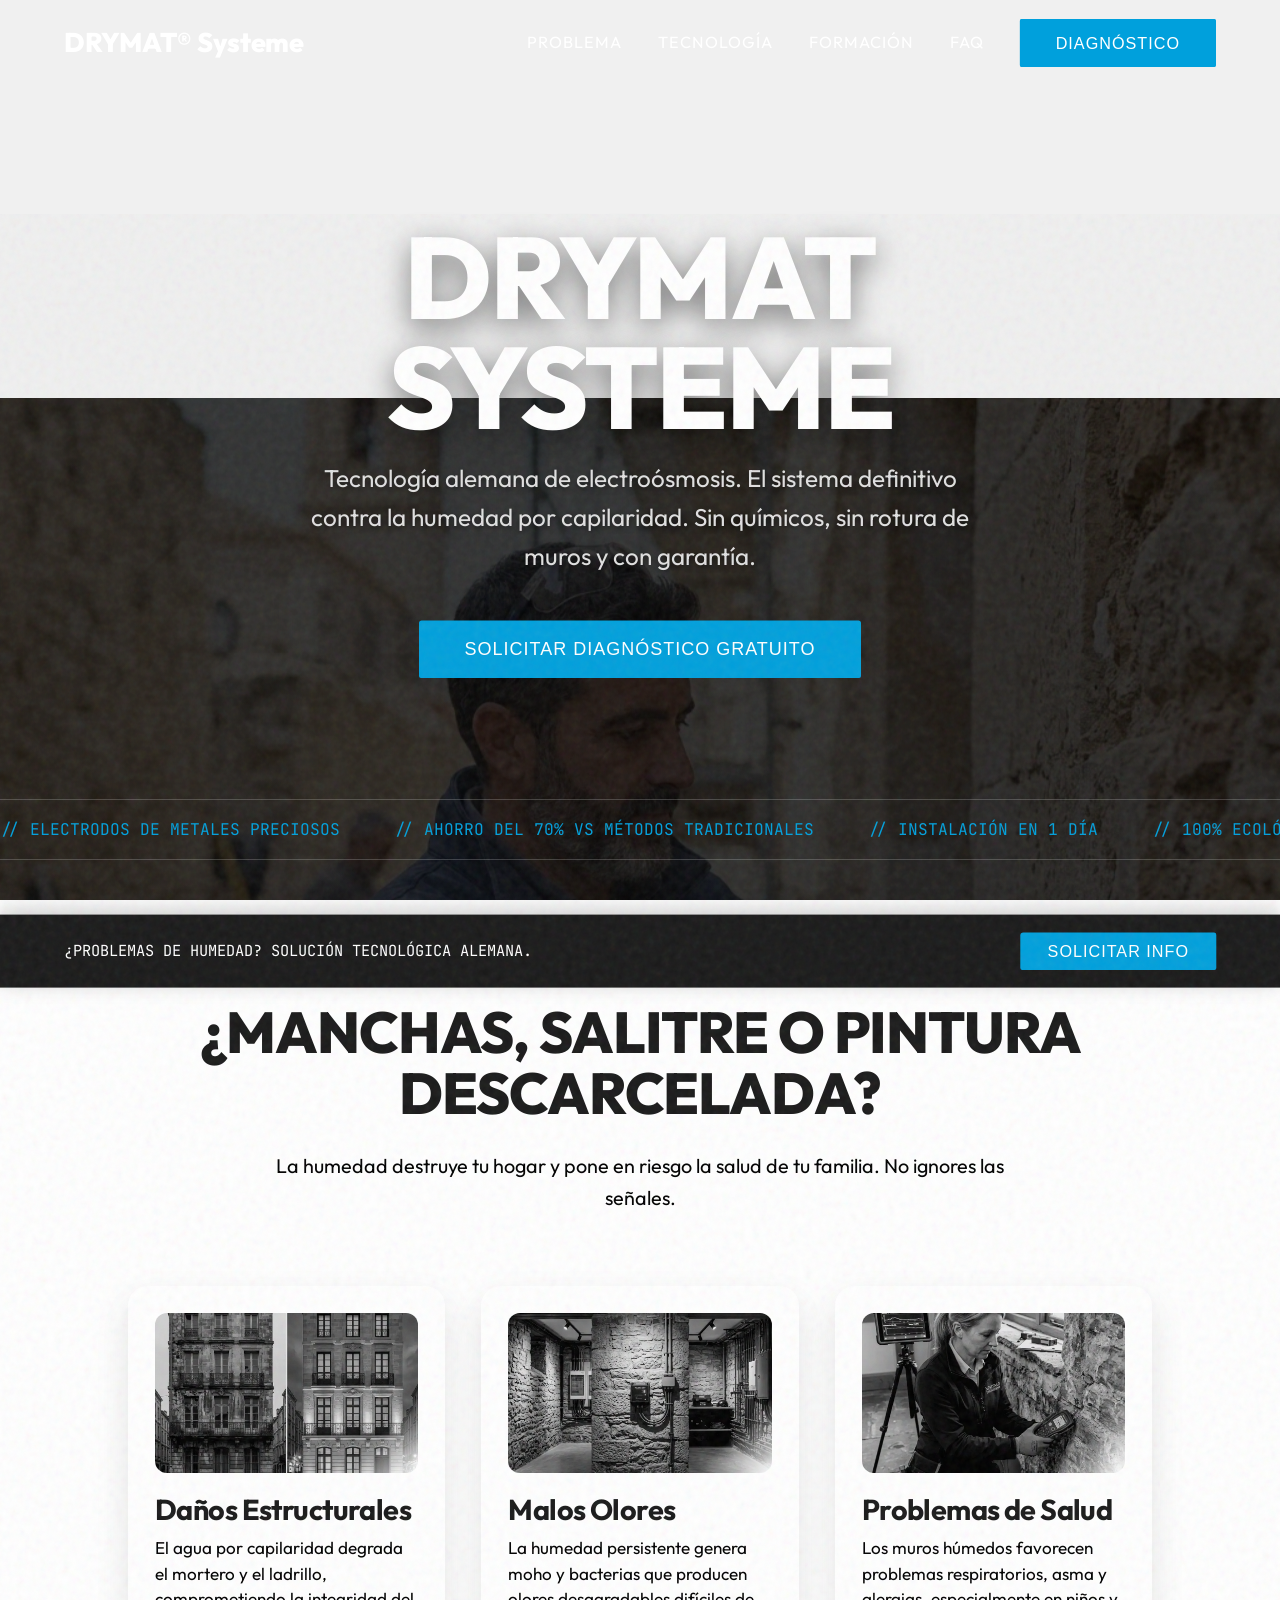
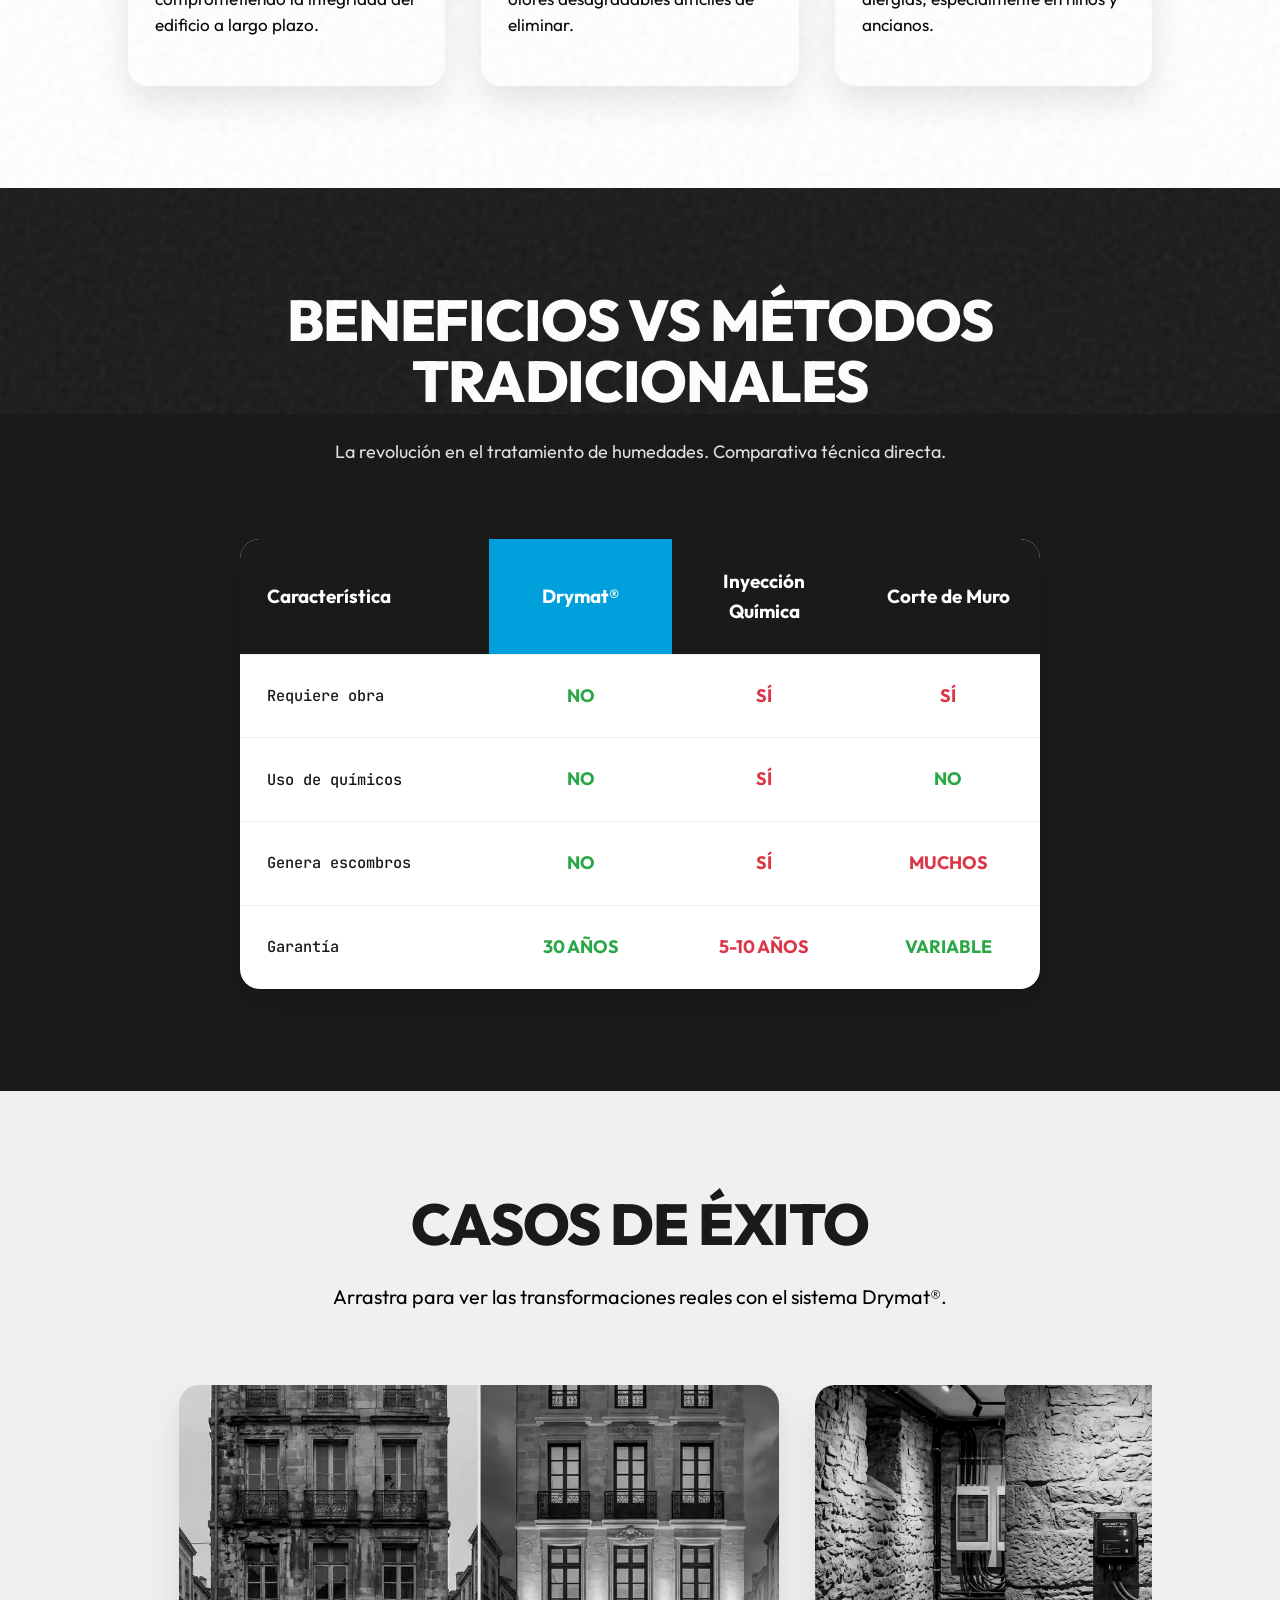
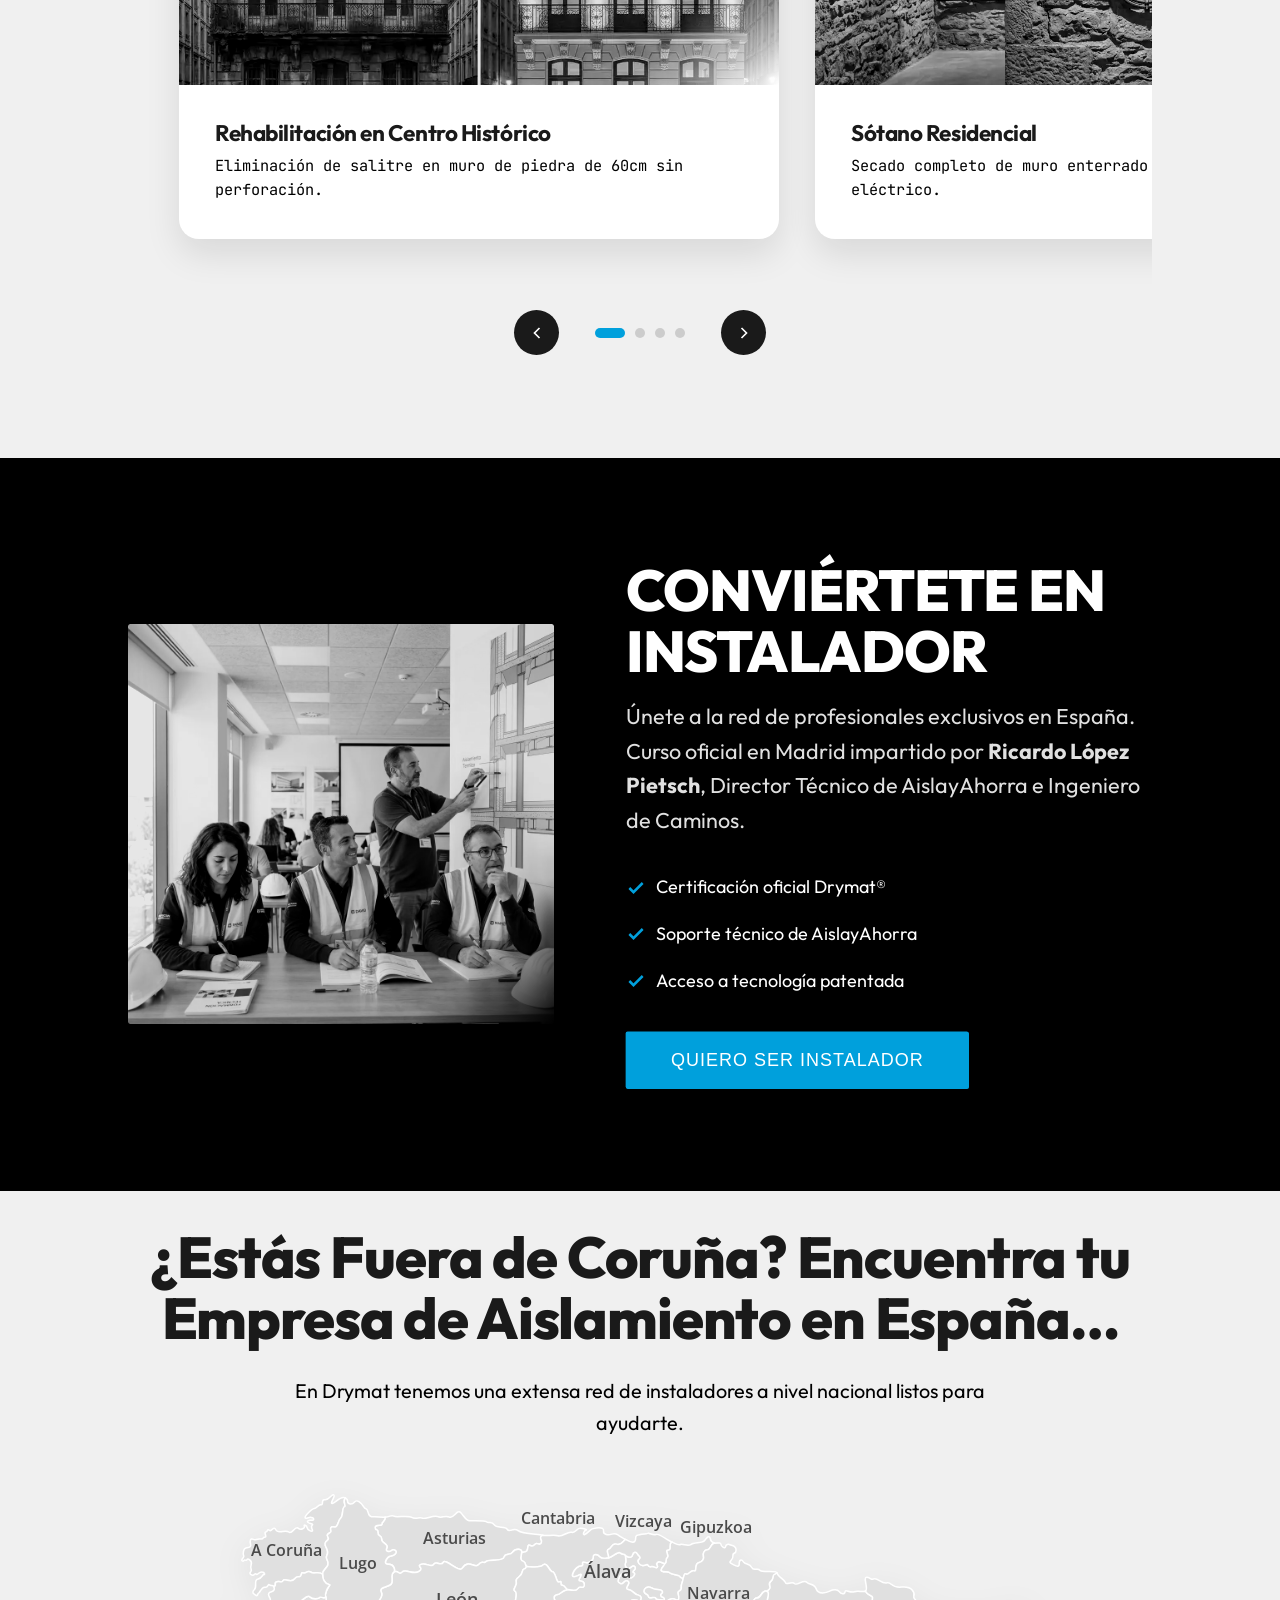
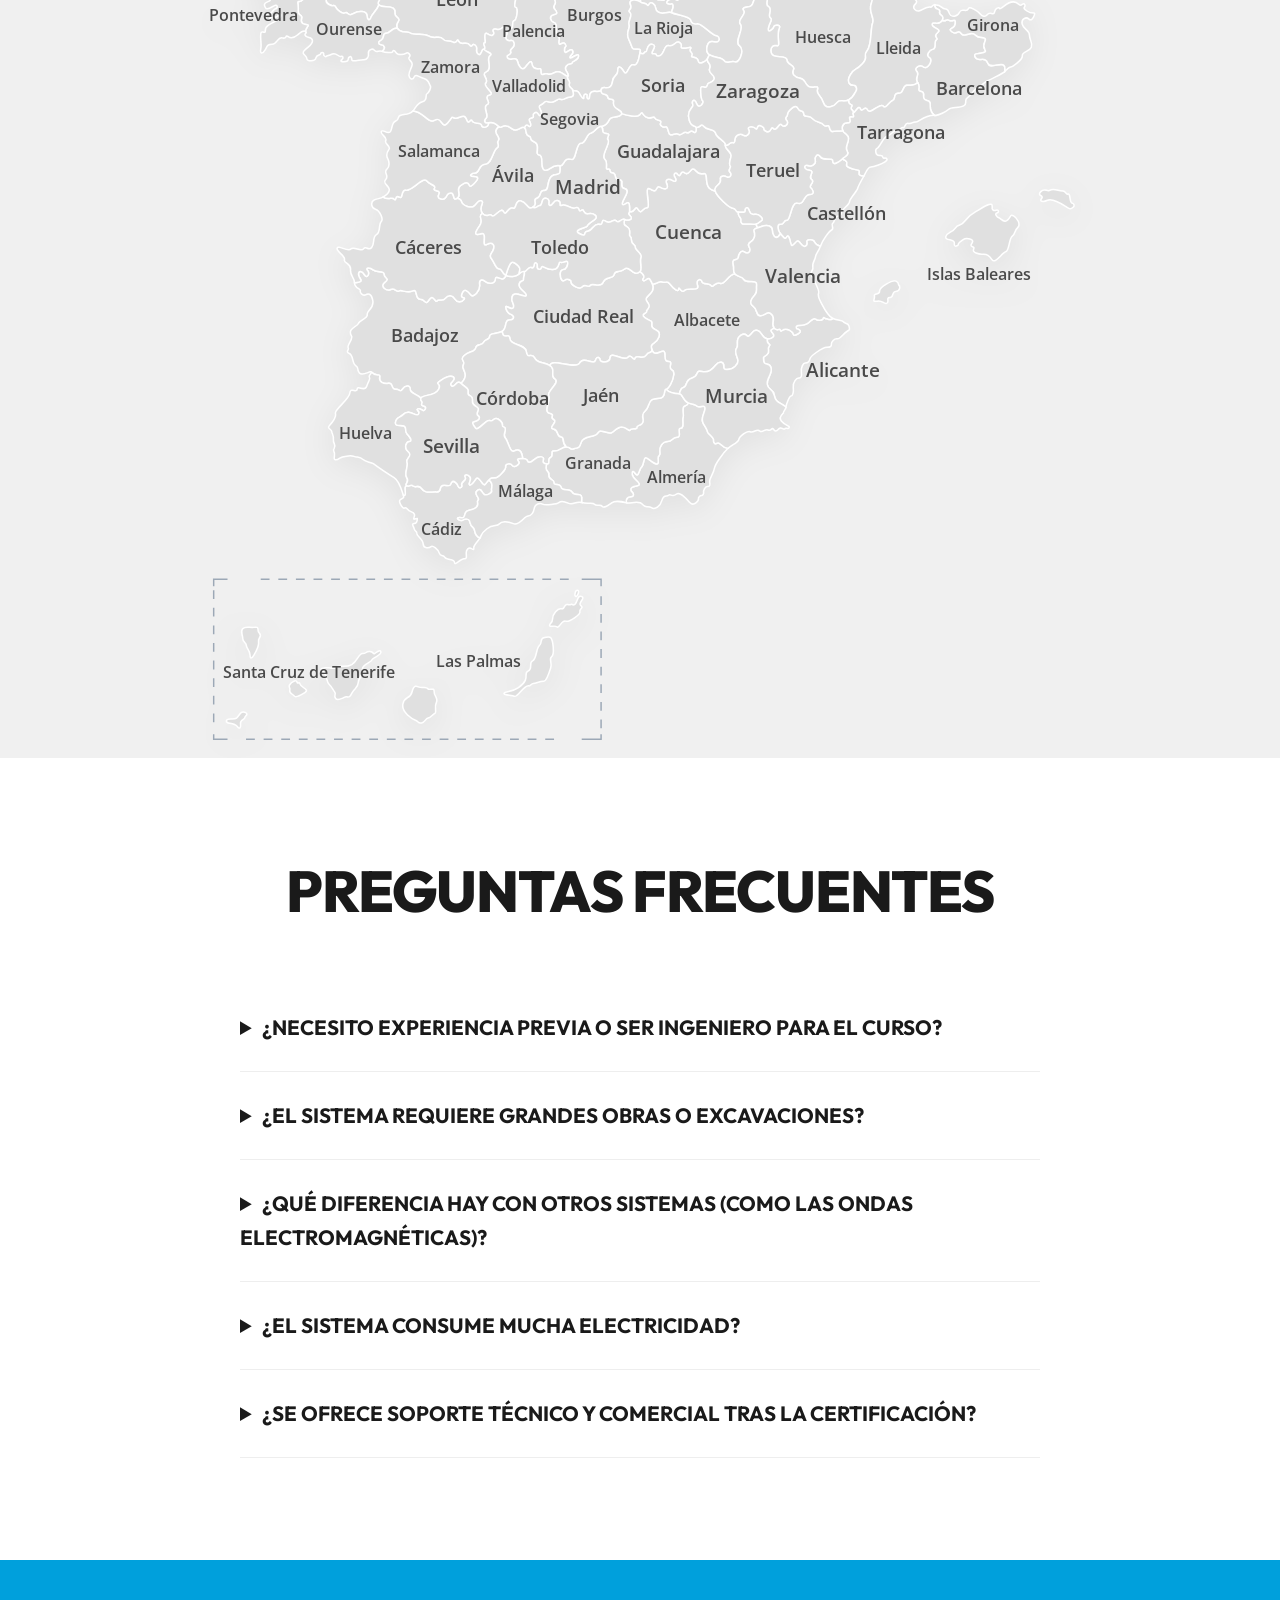
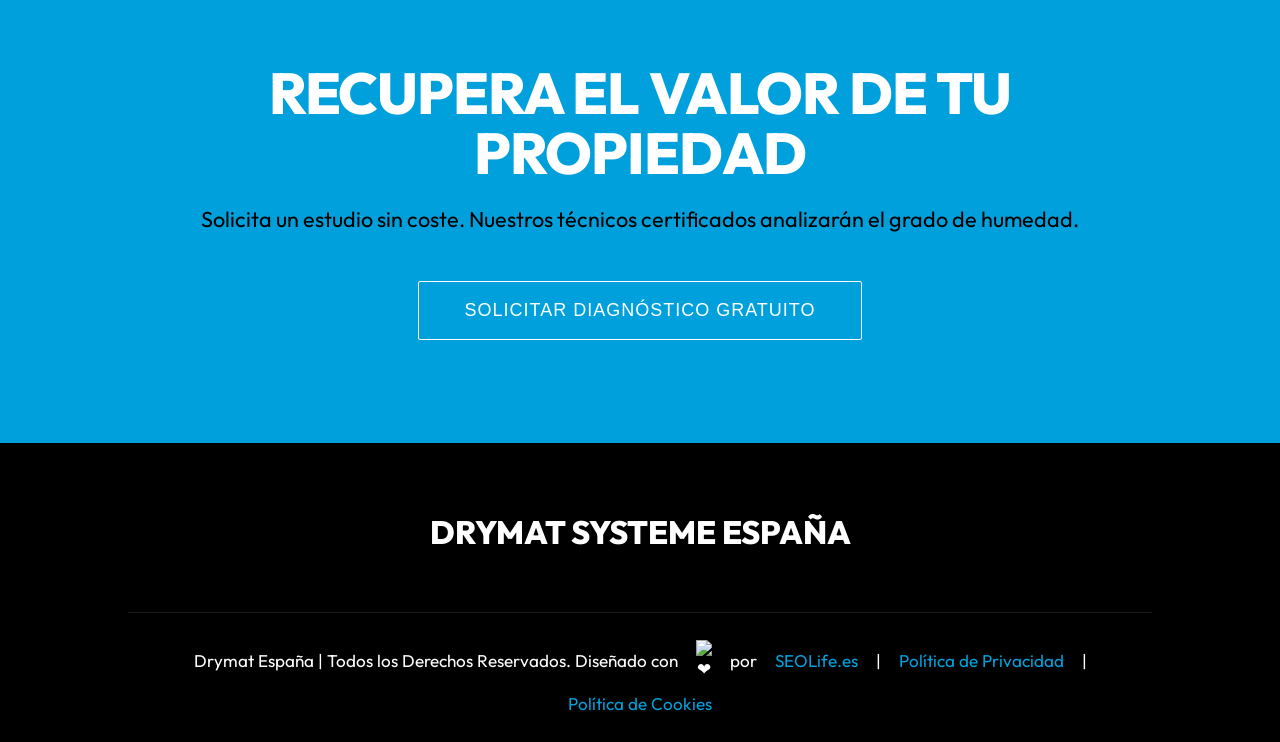
==== commit a7aff711: "fix: restaurar padding inferior en banner formacion propuesta 1" ====
--- a/propuesta1/index.html
+++ b/propuesta1/index.html
@@ -1,4 +1,4 @@
-﻿<!DOCTYPE html>
+<!DOCTYPE html>
 <html lang="es">
 <head>
     <meta charset="UTF-8">
@@ -399,7 +399,7 @@
         </section>
 
         <!-- FORMACIÓN B2B -->
-        <section id="formacion" style="background: var(--color-black); color: var(--color-white); padding-bottom: 0;">
+        <section id="formacion" style="background: var(--color-black); color: var(--color-white);">
             <div style="display: flex; flex-wrap: wrap; gap: 4rem; align-items: center;">
                 <div class="reveal" style="flex: 1 1 300px;">
                     <img src="../img/training.webp" class="noir-img" style="border-radius: 2px; height: 400px; width: 100%; object-fit: cover;">
